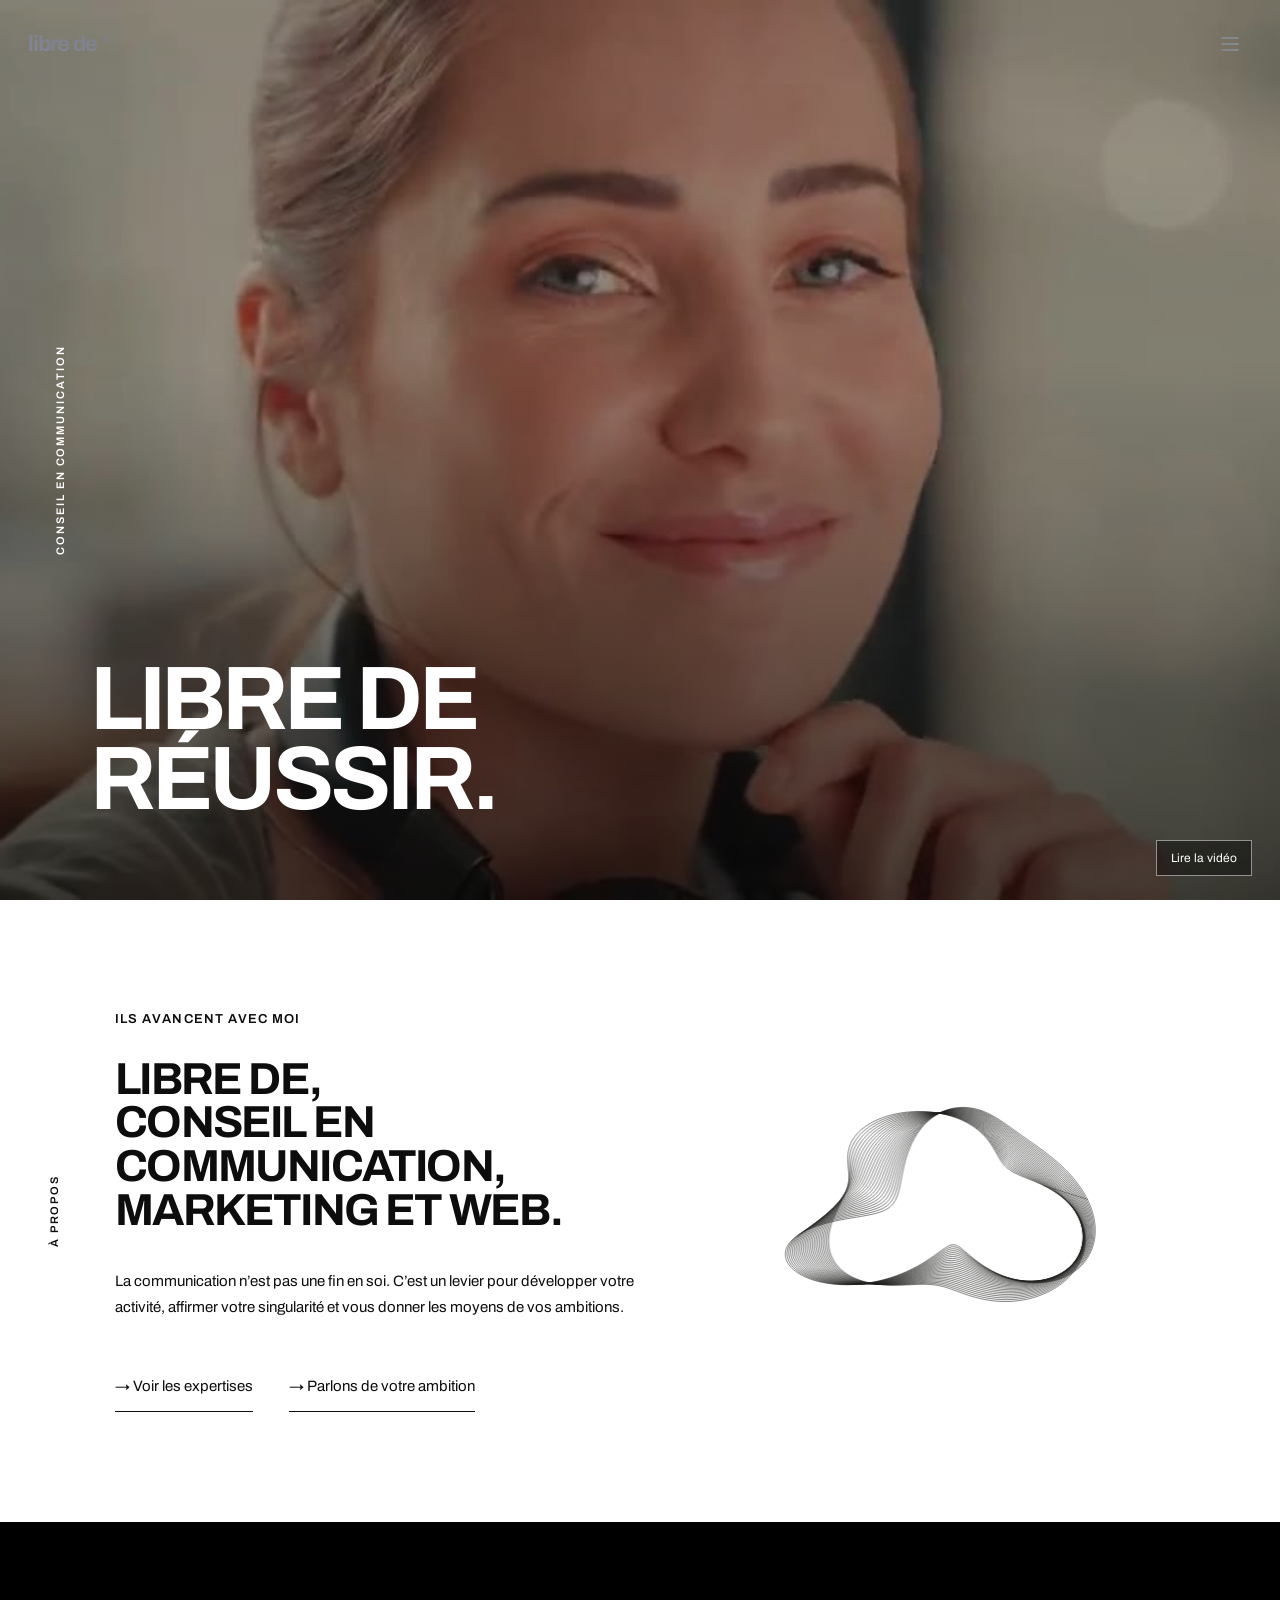
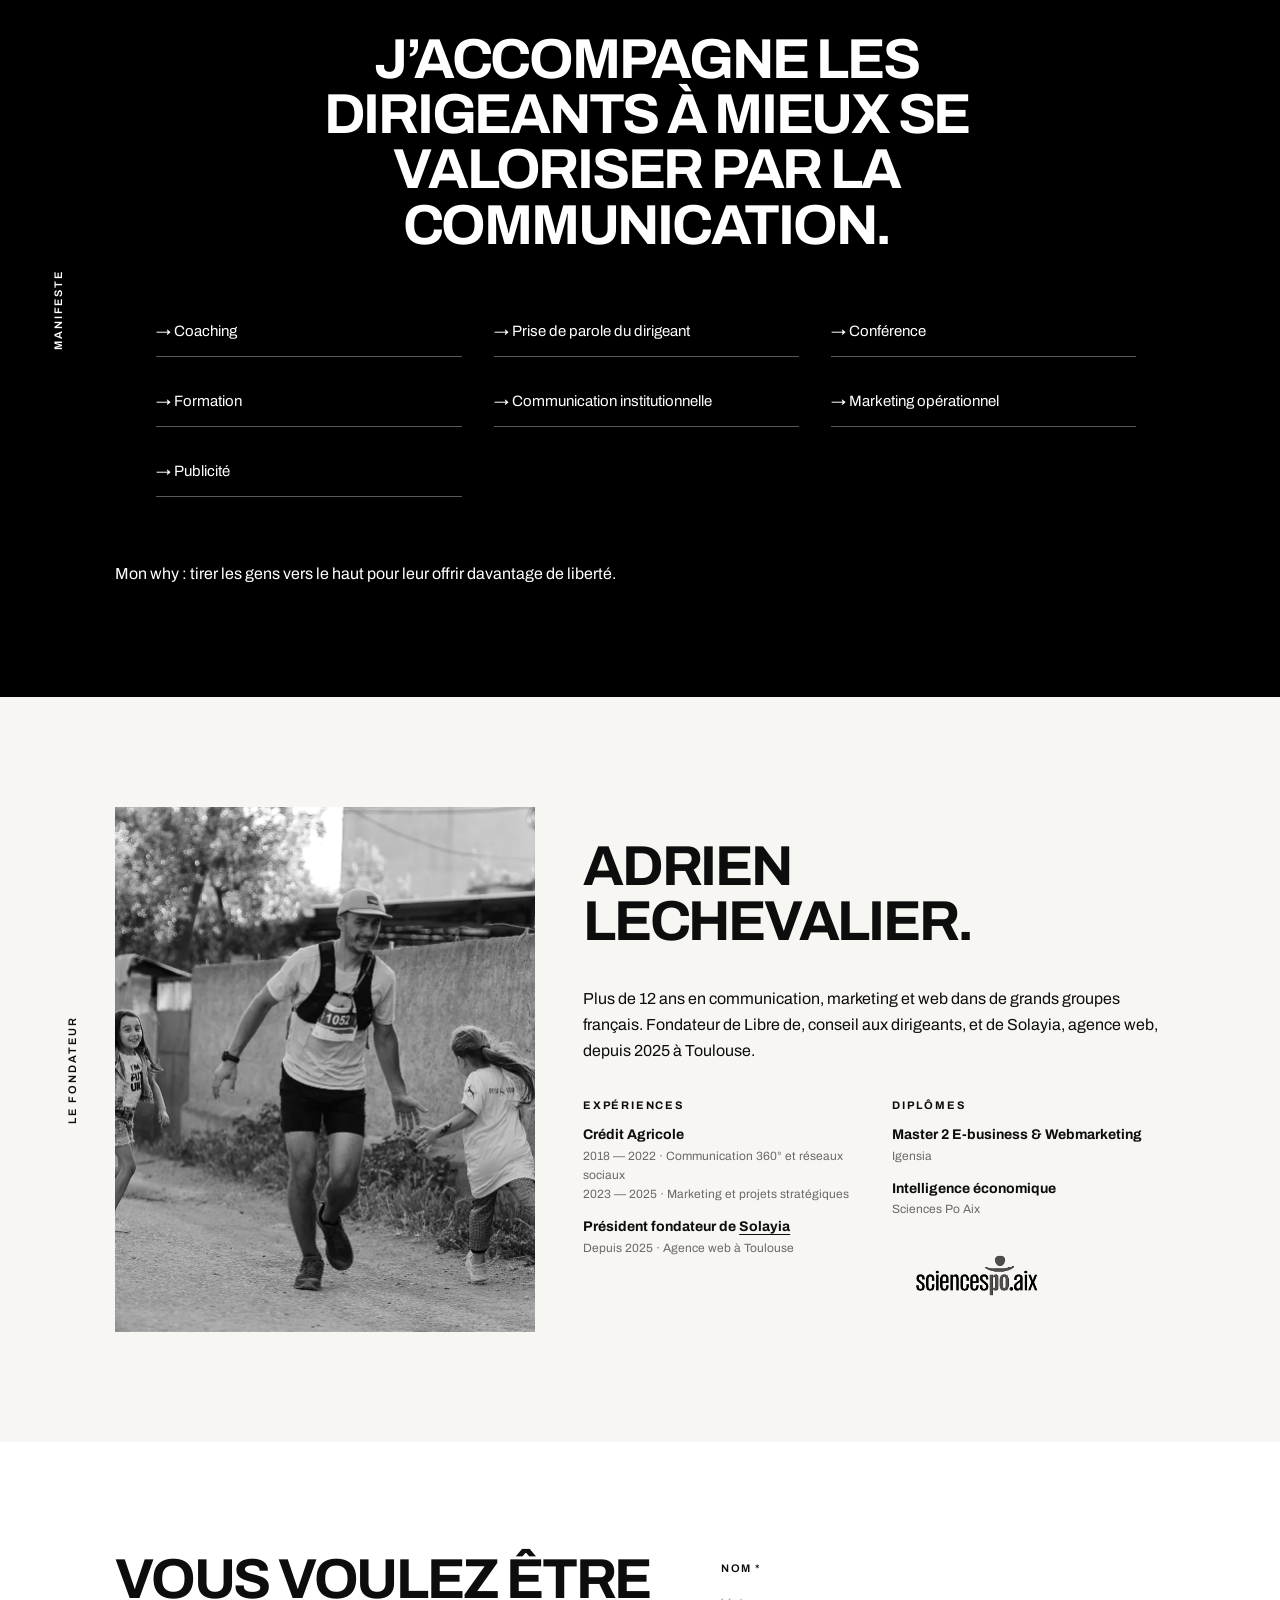
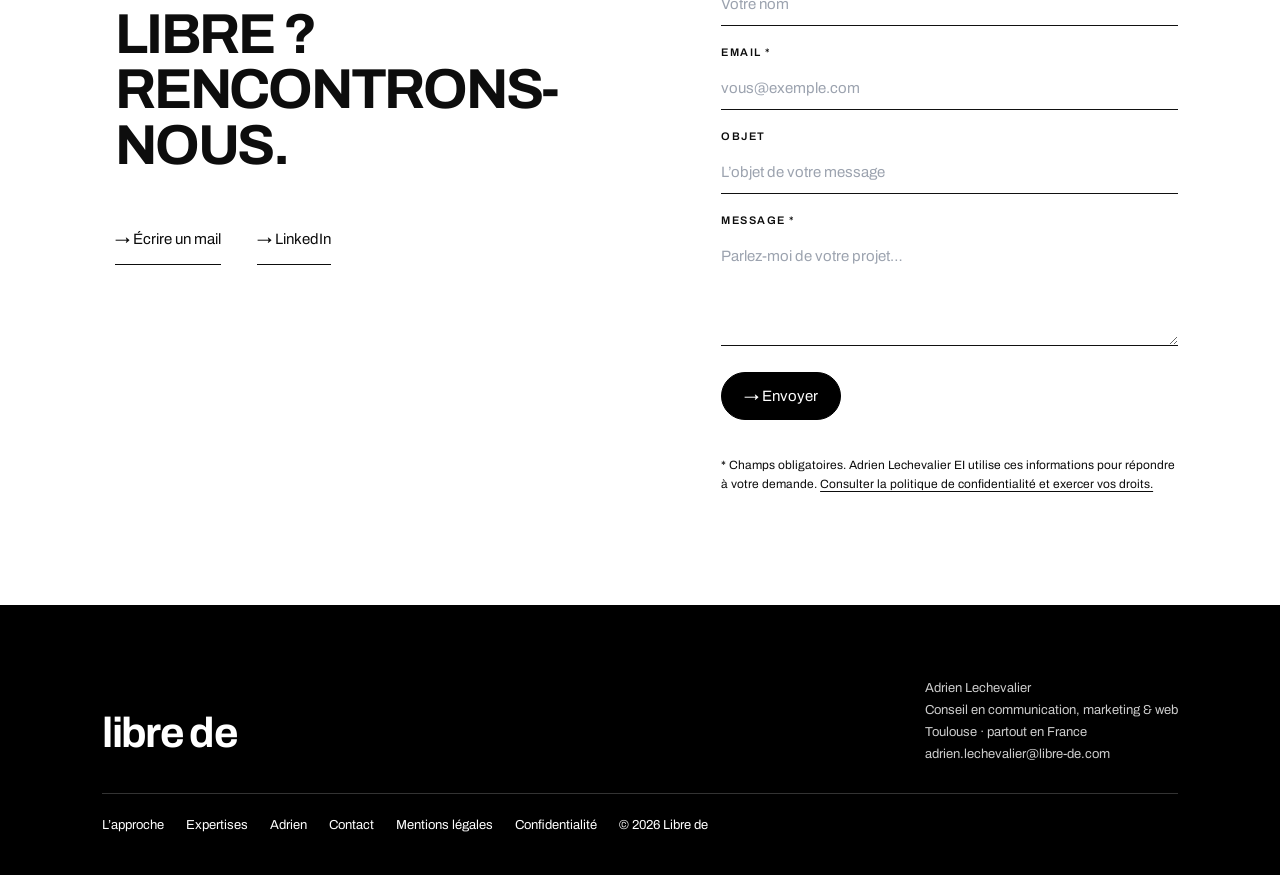
==== libre-de/index.html @ f1a31075 "Update Libre de positioning, why, LinkedIn and favicon" ====
<!DOCTYPE html>
<html lang="fr">
 <head>
  <meta charset="utf-8"/>
  <meta content="width=device-width, initial-scale=1" name="viewport"/>
  <link as="image" href="assets/hero-poster-20261002-new.jpg" rel="preload"/>
  <title>
   Libre de — Adrien Lechevalier | Communication, marketing &amp; web
  </title>
  <meta content="Adrien Lechevalier accompagne les dirigeants à mieux se valoriser par la communication. Communication, marketing et web." name="description"/>
  <meta content="Libre de — Adrien Lechevalier | Communication, marketing &amp; web" property="og:title"/>
  <meta content="Adrien Lechevalier accompagne les dirigeants à mieux se valoriser par la communication. Communication, marketing et web." property="og:description"/>
  <meta content="website" property="og:type"/>
  <meta content="summary" name="twitter:card"/>
  <meta content="Libre de — Adrien Lechevalier | Communication, marketing &amp; web" name="twitter:title"/>
  <meta content="Adrien Lechevalier accompagne les dirigeants à mieux se valoriser par la communication. Communication, marketing et web." name="twitter:description"/>
  <link href="https://libre-de.com/" rel="canonical"/>
  <meta content="https://libre-de.com/" property="og:url"/>
  <link href="favicon-20261006.png" rel="icon" type="image/png"/>
  <link href="favicon.ico?v=20261006" rel="alternate icon" sizes="16x16 32x32 48x48 64x64"/>
  <link href="https://fonts.googleapis.com" rel="preconnect"/>
  <link crossorigin="anonymous" href="https://fonts.gstatic.com" rel="preconnect"/>
  <link href="assets/original.css" rel="stylesheet"/>
  <link href="https://fonts.googleapis.com/css2?family=Archivo:wght@400;500;600;700&amp;display=swap" rel="stylesheet"/>
  <link href="styles.css?v=20261002-2" rel="stylesheet"/>

  <style>
   #approche .about-layout { display:grid; grid-template-columns:minmax(0,1.15fr) minmax(0,1fr); gap:clamp(24px,4vw,70px); align-items:center; }
   #approche .about-copy { min-width:0; }
   #approche .about-copy .display { font-size:clamp(32px,3.5vw,58px); }
   #approche .about-copy .link-row { flex-wrap:wrap; }
   #libre-about-art { min-width:0; width:100%; }
   #libre-about-art .organic-stage { width:100%; aspect-ratio:1.4; min-height:260px; }
   #libre-about-art canvas { display:block; width:100%; height:100%; }
   @media(max-width:900px) { #approche .about-layout { grid-template-columns:1fr; gap:20px; } #libre-about-art { max-width:620px; margin-inline:auto; } }
  </style>
 </head>
 <body>
  <div id="root">
   <header class="site-header">
    <a aria-label="Libre de — accueil" class="brand" href="#accueil">
     libre de
     <span>
      ®
     </span>
    </a>
    <button aria-controls="navigation" aria-expanded="false" aria-label="Ouvrir le menu" class="menu-toggle">
     <svg class="lucide lucide-menu" fill="none" height="24" stroke="currentColor" stroke-linecap="round" stroke-linejoin="round" stroke-width="1.5" viewbox="0 0 24 24" width="24" xmlns="http://www.w3.org/2000/svg">
      <line x1="4" x2="20" y1="12" y2="12">
      </line>
      <line x1="4" x2="20" y1="6" y2="6">
      </line>
      <line x1="4" x2="20" y1="18" y2="18">
      </line>
     </svg>
    </button>
   </header>
   <nav aria-label="Navigation principale" class="nav-overlay" hidden="" id="navigation">
    <button aria-label="Fermer le menu" class="nav-close">
     ✕
    </button>
    <a href="#approche">
     L’approche
    </a>
    <a href="#expertises">
     Les expertises
    </a>
    <a href="#adrien">
     Adrien Lechevalier
    </a>
    <a href="#contact">
     Contact
    </a>
   </nav>
   <main>
    <section class="hero" id="accueil">
     <video aria-hidden="true" autoplay="" class="hero-video" loop="" muted="" playsinline="" poster="assets/hero-poster-20261002-new.jpg" preload="metadata" tabindex="-1">
      <source src="assets/hero-20261002-new.mp4" type="video/mp4"/>
     </video>
     <div aria-hidden="true" class="hero-shade">
     </div>
     <span class="side-label">
      Conseil en communication
     </span>
     <h1>
      <span class="hero-prefix">
       Libre de
      </span>
      <em class="word-swap">
       réussir.
      </em>
     </h1>
    </section>
    <section class="section" id="approche">
     <span class="side-label">
      À propos
     </span>
     <div class="about-layout">
      <div class="about-copy">
     <p class="kicker">
      Ils avancent avec moi
     </p>
     <h2 class="display">
      Libre de,
      <br/>
      conseil en communication, marketing et web.
     </h2>
     <div class="two-col">
      <p>
       La communication n’est pas une fin en soi. C’est un levier pour développer votre activité, affirmer votre singularité et vous donner les moyens de vos ambitions.
      </p>
     </div>
     <div class="link-row">
      <a class="arrow-link" href="#expertises">
       → Voir les expertises
      </a>
      <a class="arrow-link" href="#contact">
       → Parlons de votre ambition
      </a>
     </div>
      </div>
     <div id="libre-about-art">
      <div class="organic-stage"><canvas aria-hidden="true"></canvas></div>
     </div>
     </div>
    </section>
    <section class="section section--black" id="expertises">
     <span class="side-label">
      Manifeste
     </span>
     <h2 class="display manifesto">
      <span>J’accompagne les dirigeants à mieux se valoriser par la communication.</span>
     </h2>
     <div class="expertise-grid">
      <a href="#contact">
       →
       <!-- -->
       Coaching
      </a>
      <a href="#contact">
       →
       <!-- -->
       Prise de parole du dirigeant
      </a>
      <a href="#contact">
       → Conférence
      </a>
      <a href="#contact">
       →
       <!-- -->
       Formation
      </a>
      <a href="#contact">
       →
       <!-- -->
       Communication institutionnelle
      </a>
      <a href="#contact">
       →
       <!-- -->
       Marketing opérationnel
      </a>
      <a href="#contact">
       →
       <!-- -->
       Publicité
      </a>
     </div>
     <p class="lede" style="margin-top:clamp(40px,5vw,72px);max-width:850px;">Mon why : tirer les gens vers le haut pour leur offrir davantage de liberté.</p>
    </section>
    <section class="section section--paper" id="adrien">
     <span class="side-label">
      Le fondateur
     </span>
     <div class="portrait-wrap">
      <img alt="Adrien Lechevalier, en course, entouré de deux enfants" class="portrait" src="assets/adrien.webp"/>
      <div class="portrait-copy">
       <h2 class="display">
        Adrien Lechevalier.
       </h2>
       <p class="lede">
        Plus de 12 ans en communication, marketing et web dans de grands groupes français. Fondateur de Libre de, conseil aux dirigeants, et de Solayia, agence web, depuis 2025 à Toulouse.
       </p>
       <div class="facts">
        <div>
         <h3>
          Expériences
         </h3>
         <p>
          <strong>
           Crédit Agricole
          </strong>
          <span>
           2018 — 2022 · Communication 360° et réseaux sociaux
          </span>
          <span>
           2023 — 2025 · Marketing et projets stratégiques
          </span>
         </p>
         <p>
          <strong>
           Président fondateur de
           <a href="https://solayia.fr/" rel="noopener noreferrer" target="_blank">
            Solayia
           </a>
          </strong>
          <span>
           Depuis 2025 · Agence web à Toulouse
          </span>
         </p>
        </div>
        <div>
         <h3>
          Diplômes
         </h3>
         <p>
          <strong>
           Master 2 E-business &amp; Webmarketing
          </strong>
          <span>
           Igensia
          </span>
         </p>
         <p>
          <strong>
           Intelligence économique
          </strong>
          <span>
           Sciences Po Aix
          </span>
          <img alt="Sciences Po Aix" class="school-logo" height="323" loading="lazy" src="assets/sciences-po-aix.png" width="619"/>
         </p>
        </div>
       </div>
      </div>
     </div>
    </section>
    <section class="section" id="contact">
     <div class="contact-grid">
      <div>
       <h2 class="display">
        Vous voulez être libre ?
        <br/>
        Rencontrons-nous.
       </h2>
       <div class="link-row">
        <a class="arrow-link" href="mailto:adrien.lechevalier@libre-de.com">
         → Écrire un mail
        </a>
        <a class="arrow-link" href="https://www.linkedin.com/in/adrien-lechevalier/" rel="noopener noreferrer" target="_blank">
         → LinkedIn
        </a>
       </div>
      </div>
      <form class="contact-form">
       <label style="position:absolute;left:-10000px" aria-hidden="true">Site web<input name="website" tabindex="-1" autocomplete="off"/></label>
       <label class="form-field">
        <span class="form-label">
         Nom *
        </span>
        <input maxlength="120" name="name" placeholder="Votre nom" required="" type="text"/>
       </label>
       <label class="form-field">
        <span class="form-label">
         Email *
        </span>
        <input name="email" placeholder="vous@exemple.com" required="" type="email"/>
       </label>
       <label class="form-field">
        <span class="form-label">
         Objet
        </span>
        <input maxlength="200" name="subject" placeholder="L’objet de votre message" type="text"/>
       </label>
       <label class="form-field">
        <span class="form-label">
         Message *
        </span>
        <textarea maxlength="5000" name="message" placeholder="Parlez-moi de votre projet…" required="" rows="4"></textarea>
       </label>
       <button class="submit" type="submit">
        →
        <!-- -->
        Envoyer
       </button>
       <p aria-live="polite" class="form-feedback" role="status">
       </p>
       <p class="form-privacy">
        * Champs obligatoires. Adrien Lechevalier EI utilise ces informations pour répondre à votre demande.
        <a href="confidentialite.html">
         Consulter la politique de confidentialité et exercer vos droits.
        </a>
       </p>
      </form>
     </div>
    </section>
    <footer class="footer">
     <div class="footer-top">
      <a class="footer-brand" href="#accueil">
       libre de
      </a>
      <p class="footer-meta">
       Adrien Lechevalier
       <br/>
       Conseil en communication, marketing &amp; web
       <br/>
       Toulouse · partout en France
       <br/>
       adrien.lechevalier@libre-de.com
      </p>
     </div>
     <div class="footer-links">
      <a href="#approche">
       L’approche
      </a>
      <a href="#expertises">
       Expertises
      </a>
      <a href="#adrien">
       Adrien
      </a>
      <a href="#contact">
       Contact
      </a>
      <a href="mentions-legales.html">
       Mentions légales
      </a>
      <a href="confidentialite.html">
       Confidentialité
      </a>
      <span>
       ©
       <!-- -->
       2026
       <!-- -->
       Libre de
      </span>
     </div>
    </footer>
   </main>
  </div>
  <!--$-->
  <!--$-->
  <!--/$-->
  <!--/$-->
  <script defer="" src="script.js?v=20261005-contact">
  </script>
  <script>
(() => {
 const root=document.getElementById('libre-about-art');
 const canvas=root.querySelector('canvas'), ctx=canvas.getContext('2d');
 let visible=true;
 let width=0,height=0,paused=matchMedia('(prefers-reduced-motion: reduce)').matches,time=0,last=0,mx=0,my=0,tx=0,ty=0;
 const resize=()=>{const b=canvas.getBoundingClientRect();width=b.width;height=b.height;const d=Math.min(devicePixelRatio||1,2);canvas.width=Math.round(width*d);canvas.height=Math.round(height*d);ctx.setTransform(d,0,0,d,0,0);draw();};
 const point=(u,v)=>{
   const a=u*Math.PI*2;
   const breath=Math.sin(time*0.65);
   const radius=1+0.23*Math.sin(3*a-time*0.52)+0.12*Math.cos(2*a+time*0.73);
   const ribbon=(0.24+0.10*Math.sin(2*a+time*0.58))*v;
   const twist=2*a+0.65+0.65*Math.sin(time*0.48);
   const x=(radius+ribbon*Math.cos(twist))*Math.cos(a)*(1+0.23*breath);
   const y=(radius+ribbon*Math.cos(twist))*Math.sin(a)*(1-0.18*breath);
   const z=ribbon*Math.sin(twist)+0.18*Math.sin(2*a-time*0.61);
   const angle=-0.18+0.16*Math.sin(time*0.29)+mx*0.09;
   return [(x*Math.cos(angle)-y*Math.sin(angle))*width*0.235+width*0.50,(x*Math.sin(angle)+y*Math.cos(angle)+z*0.65+my*0.05)*height*0.265+height*0.50];
 };
 function draw(){
   ctx.clearRect(0,0,width,height);
   ctx.lineCap='round';ctx.lineJoin='round';
   for(let j=0;j<25;j++){
     const v=(j/24-0.5)*2;
     ctx.beginPath();
     for(let k=0;k<=300;k++){const p=point(k/300,v);if(k===0)ctx.moveTo(...p);else ctx.lineTo(...p);}
     ctx.closePath();ctx.strokeStyle='#222220';ctx.lineWidth=0.7;ctx.globalAlpha=0.8;ctx.stroke();
   }
   ctx.globalAlpha=1;
 }
 canvas.addEventListener('pointermove',e=>{const r=canvas.getBoundingClientRect();tx=(e.clientX-r.left)/r.width*2-1;ty=(e.clientY-r.top)/r.height*2-1;});
 canvas.addEventListener('pointerleave',()=>{tx=0;ty=0;});
 new ResizeObserver(resize).observe(canvas);
 new IntersectionObserver(entries=>{visible=entries[0].isIntersecting;},{rootMargin:'100px'}).observe(root);
 function frame(now){if(!root.isConnected)return;if(!paused && visible && !document.hidden){time+=Math.min((now-last)/1000,0.05)*1.2;mx+=(tx-mx)*0.035;my+=(ty-my)*0.035;draw();}last=now;requestAnimationFrame(frame);}
 resize();requestAnimationFrame(frame);
})();
</script>
 </body>
</html>
---- libre-de/assets/original.css ----
*,:before,:after{--tw-border-spacing-x: 0;--tw-border-spacing-y: 0;--tw-translate-x: 0;--tw-translate-y: 0;--tw-rotate: 0;--tw-skew-x: 0;--tw-skew-y: 0;--tw-scale-x: 1;--tw-scale-y: 1;--tw-pan-x: ;--tw-pan-y: ;--tw-pinch-zoom: ;--tw-scroll-snap-strictness: proximity;--tw-gradient-from-position: ;--tw-gradient-via-position: ;--tw-gradient-to-position: ;--tw-ordinal: ;--tw-slashed-zero: ;--tw-numeric-figure: ;--tw-numeric-spacing: ;--tw-numeric-fraction: ;--tw-ring-inset: ;--tw-ring-offset-width: 0px;--tw-ring-offset-color: #fff;--tw-ring-color: rgb(59 130 246 / .5);--tw-ring-offset-shadow: 0 0 #0000;--tw-ring-shadow: 0 0 #0000;--tw-shadow: 0 0 #0000;--tw-shadow-colored: 0 0 #0000;--tw-blur: ;--tw-brightness: ;--tw-contrast: ;--tw-grayscale: ;--tw-hue-rotate: ;--tw-invert: ;--tw-saturate: ;--tw-sepia: ;--tw-drop-shadow: ;--tw-backdrop-blur: ;--tw-backdrop-brightness: ;--tw-backdrop-contrast: ;--tw-backdrop-grayscale: ;--tw-backdrop-hue-rotate: ;--tw-backdrop-invert: ;--tw-backdrop-opacity: ;--tw-backdrop-saturate: ;--tw-backdrop-sepia: ;--tw-contain-size: ;--tw-contain-layout: ;--tw-contain-paint: ;--tw-contain-style: }::backdrop{--tw-border-spacing-x: 0;--tw-border-spacing-y: 0;--tw-translate-x: 0;--tw-translate-y: 0;--tw-rotate: 0;--tw-skew-x: 0;--tw-skew-y: 0;--tw-scale-x: 1;--tw-scale-y: 1;--tw-pan-x: ;--tw-pan-y: ;--tw-pinch-zoom: ;--tw-scroll-snap-strictness: proximity;--tw-gradient-from-position: ;--tw-gradient-via-position: ;--tw-gradient-to-position: ;--tw-ordinal: ;--tw-slashed-zero: ;--tw-numeric-figure: ;--tw-numeric-spacing: ;--tw-numeric-fraction: ;--tw-ring-inset: ;--tw-ring-offset-width: 0px;--tw-ring-offset-color: #fff;--tw-ring-color: rgb(59 130 246 / .5);--tw-ring-offset-shadow: 0 0 #0000;--tw-ring-shadow: 0 0 #0000;--tw-shadow: 0 0 #0000;--tw-shadow-colored: 0 0 #0000;--tw-blur: ;--tw-brightness: ;--tw-contrast: ;--tw-grayscale: ;--tw-hue-rotate: ;--tw-invert: ;--tw-saturate: ;--tw-sepia: ;--tw-drop-shadow: ;--tw-backdrop-blur: ;--tw-backdrop-brightness: ;--tw-backdrop-contrast: ;--tw-backdrop-grayscale: ;--tw-backdrop-hue-rotate: ;--tw-backdrop-invert: ;--tw-backdrop-opacity: ;--tw-backdrop-saturate: ;--tw-backdrop-sepia: ;--tw-contain-size: ;--tw-contain-layout: ;--tw-contain-paint: ;--tw-contain-style: }*,:before,:after{box-sizing:border-box;border-width:0;border-style:solid;border-color:#e5e7eb}:before,:after{--tw-content: ""}html,:host{line-height:1.5;-webkit-text-size-adjust:100%;-moz-tab-size:4;-o-tab-size:4;tab-size:4;font-family:ui-sans-serif,system-ui,sans-serif,"Apple Color Emoji","Segoe UI Emoji",Segoe UI Symbol,"Noto Color Emoji";font-feature-settings:normal;font-variation-settings:normal;-webkit-tap-highlight-color:transparent}body{margin:0;line-height:inherit}hr{height:0;color:inherit;border-top-width:1px}abbr:where([title]){-webkit-text-decoration:underline dotted;text-decoration:underline dotted}h1,h2,h3,h4,h5,h6{font-size:inherit;font-weight:inherit}a{color:inherit;text-decoration:inherit}b,strong{font-weight:bolder}code,kbd,samp,pre{font-family:ui-monospace,SFMono-Regular,Menlo,Monaco,Consolas,Liberation Mono,Courier New,monospace;font-feature-settings:normal;font-variation-settings:normal;font-size:1em}small{font-size:80%}sub,sup{font-size:75%;line-height:0;position:relative;vertical-align:baseline}sub{bottom:-.25em}sup{top:-.5em}table{text-indent:0;border-color:inherit;border-collapse:collapse}button,input,optgroup,select,textarea{font-family:inherit;font-feature-settings:inherit;font-variation-settings:inherit;font-size:100%;font-weight:inherit;line-height:inherit;letter-spacing:inherit;color:inherit;margin:0;padding:0}button,select{text-transform:none}button,input:where([type=button]),input:where([type=reset]),input:where([type=submit]){-webkit-appearance:button;background-color:transparent;background-image:none}:-moz-focusring{outline:auto}:-moz-ui-invalid{box-shadow:none}progress{vertical-align:baseline}::-webkit-inner-spin-button,::-webkit-outer-spin-button{height:auto}[type=search]{-webkit-appearance:textfield;outline-offset:-2px}::-webkit-search-decoration{-webkit-appearance:none}::-webkit-file-upload-button{-webkit-appearance:button;font:inherit}summary{display:list-item}blockquote,dl,dd,h1,h2,h3,h4,h5,h6,hr,figure,p,pre{margin:0}fieldset{margin:0;padding:0}legend{padding:0}ol,ul,menu{list-style:none;margin:0;padding:0}dialog{padding:0}textarea{resize:vertical}input::-moz-placeholder,textarea::-moz-placeholder{opacity:1;color:#9ca3af}input::placeholder,textarea::placeholder{opacity:1;color:#9ca3af}button,[role=button]{cursor:pointer}:disabled{cursor:default}img,svg,video,canvas,audio,iframe,embed,object{display:block;vertical-align:middle}img,video{max-width:100%;height:auto}[hidden]:where(:not([hidden=until-found])){display:none}:root{--background: 0 0% 100%;--foreground: 0 0% 6%;--card: 0 0% 100%;--card-foreground: 0 0% 6%;--popover: 0 0% 100%;--popover-foreground: 0 0% 6%;--primary: 0 0% 6%;--primary-foreground: 40 20% 96%;--secondary: 40 20% 96%;--secondary-foreground: 0 0% 6%;--muted: 0 0% 96%;--muted-foreground: 0 0% 35%;--accent: 40 20% 96%;--accent-foreground: 0 0% 6%;--destructive: 0 70% 45%;--destructive-foreground: 0 0% 100%;--border: 0 0% 82%;--input: 0 0% 82%;--ring: 0 0% 6%;--radius: .15rem;--ink: #0d0d0d;--paper: #f7f6f2;--white: #ffffff;--line: rgba(255, 255, 255, .35)}*{box-sizing:border-box}html{scroll-behavior:smooth;scroll-padding-top:20px}body{margin:0;background:var(--white);color:var(--ink);font-family:Archivo,Helvetica,Arial,sans-serif;font-size:15px;-webkit-font-smoothing:antialiased}a{color:inherit;text-decoration:none}button{font:inherit}button,a{-webkit-tap-highlight-color:transparent}a:focus-visible,button:focus-visible{outline:2px solid var(--ink);outline-offset:4px}::-moz-selection{background:var(--ink);color:var(--white)}::selection{background:var(--ink);color:var(--white)}h1,h2,p{margin:0}.sr-only{position:absolute;width:1px;height:1px;padding:0;margin:-1px;overflow:hidden;clip:rect(0,0,0,0);white-space:nowrap;border-width:0}.pointer-events-none{pointer-events:none}.pointer-events-auto{pointer-events:auto}.visible{visibility:visible}.invisible{visibility:hidden}.fixed{position:fixed}.absolute{position:absolute}.relative{position:relative}.inset-0{inset:0}.inset-x-0{left:0;right:0}.inset-y-0{top:0;bottom:0}.-bottom-12{bottom:-3rem}.-left-12{left:-3rem}.-right-12{right:-3rem}.-top-12{top:-3rem}.bottom-0{bottom:0}.left-0{left:0}.left-1\/2{left:50%}.left-2{left:.5rem}.left-\[50\%\]{left:50%}.right-0{right:0}.right-1{right:.25rem}.right-2{right:.5rem}.right-3{right:.75rem}.right-4{right:1rem}.top-0{top:0}.top-1{top:.25rem}.top-1\.5{top:.375rem}.top-1\/2{top:50%}.top-3\.5{top:.875rem}.top-4{top:1rem}.top-\[1px\]{top:1px}.top-\[50\%\]{top:50%}.top-\[60\%\]{top:60%}.top-full{top:100%}.z-10{z-index:10}.z-20{z-index:20}.z-50{z-index:50}.z-\[100\]{z-index:100}.z-\[1\]{z-index:1}.order-first{order:-9999}.order-last{order:9999}.\!m-0{margin:0!important}.-mx-1{margin-left:-.25rem;margin-right:-.25rem}.-my-2{margin-top:-.5rem;margin-bottom:-.5rem}.mx-2{margin-left:.5rem;margin-right:.5rem}.mx-3\.5{margin-left:.875rem;margin-right:.875rem}.mx-auto{margin-left:auto;margin-right:auto}.my-0{margin-top:0;margin-bottom:0}.my-0\.5{margin-top:.125rem;margin-bottom:.125rem}.my-1{margin-top:.25rem;margin-bottom:.25rem}.-ml-4{margin-left:-1rem}.-mt-4{margin-top:-1rem}.mb-1{margin-bottom:.25rem}.mb-2{margin-bottom:.5rem}.mb-3{margin-bottom:.75rem}.ml-1{margin-left:.25rem}.ml-4{margin-left:1rem}.ml-auto{margin-left:auto}.mr-2{margin-right:.5rem}.mt-1\.5{margin-top:.375rem}.mt-2{margin-top:.5rem}.mt-24{margin-top:6rem}.mt-4{margin-top:1rem}.mt-auto{margin-top:auto}.line-clamp-2{overflow:hidden;display:-webkit-box;-webkit-box-orient:vertical;-webkit-line-clamp:2}.block{display:block}.flex{display:flex}.inline-flex{display:inline-flex}.table{display:table}.grid{display:grid}.hidden{display:none}.aspect-square{aspect-ratio:1 / 1}.aspect-video{aspect-ratio:16 / 9}.size-10{width:2.5rem;height:2.5rem}.size-3{width:.75rem;height:.75rem}.size-3\.5{width:.875rem;height:.875rem}.size-4{width:1rem;height:1rem}.size-6{width:1.5rem;height:1.5rem}.size-8{width:2rem;height:2rem}.size-\[--cell-size\]{width:var(--cell-size);height:var(--cell-size)}.h-1\.5{height:.375rem}.h-10{height:2.5rem}.h-12{height:3rem}.h-2{height:.5rem}.h-2\.5{height:.625rem}.h-3{height:.75rem}.h-3\.5{height:.875rem}.h-4{height:1rem}.h-5{height:1.25rem}.h-6{height:1.5rem}.h-7{height:1.75rem}.h-8{height:2rem}.h-9{height:2.25rem}.h-\[--cell-size\]{height:var(--cell-size)}.h-\[1px\]{height:1px}.h-\[var\(--radix-navigation-menu-viewport-height\)\]{height:var(--radix-navigation-menu-viewport-height)}.h-\[var\(--radix-select-trigger-height\)\]{height:var(--radix-select-trigger-height)}.h-auto{height:auto}.h-full{height:100%}.h-px{height:1px}.h-svh{height:100svh}.max-h-\[--radix-context-menu-content-available-height\]{max-height:var(--radix-context-menu-content-available-height)}.max-h-\[--radix-select-content-available-height\]{max-height:var(--radix-select-content-available-height)}.max-h-\[300px\]{max-height:300px}.max-h-\[var\(--radix-dropdown-menu-content-available-height\)\]{max-height:var(--radix-dropdown-menu-content-available-height)}.max-h-screen{max-height:100vh}.min-h-0{min-height:0px}.min-h-\[60px\]{min-height:60px}.min-h-svh{min-height:100svh}.w-0{width:0px}.w-1{width:.25rem}.w-10{width:2.5rem}.w-2{width:.5rem}.w-2\.5{width:.625rem}.w-3{width:.75rem}.w-3\.5{width:.875rem}.w-3\/4{width:75%}.w-4{width:1rem}.w-5{width:1.25rem}.w-64{width:16rem}.w-7{width:1.75rem}.w-72{width:18rem}.w-8{width:2rem}.w-9{width:2.25rem}.w-\[--cell-size\]{width:var(--cell-size)}.w-\[--sidebar-width\]{width:var(--sidebar-width)}.w-\[100px\]{width:100px}.w-\[1px\]{width:1px}.w-auto{width:auto}.w-fit{width:-moz-fit-content;width:fit-content}.w-full{width:100%}.w-max{width:-moz-max-content;width:max-content}.w-px{width:1px}.min-w-0{min-width:0px}.min-w-10{min-width:2.5rem}.min-w-5{min-width:1.25rem}.min-w-8{min-width:2rem}.min-w-9{min-width:2.25rem}.min-w-\[--cell-size\]{min-width:var(--cell-size)}.min-w-\[12rem\]{min-width:12rem}.min-w-\[8rem\]{min-width:8rem}.min-w-\[var\(--radix-select-trigger-width\)\]{min-width:var(--radix-select-trigger-width)}.max-w-\[--skeleton-width\]{max-width:var(--skeleton-width)}.max-w-lg{max-width:32rem}.max-w-max{max-width:-moz-max-content;max-width:max-content}.max-w-sm{max-width:24rem}.flex-1{flex:1 1 0%}.shrink-0{flex-shrink:0}.grow{flex-grow:1}.grow-0{flex-grow:0}.basis-full{flex-basis:100%}.caption-bottom{caption-side:bottom}.border-collapse{border-collapse:collapse}.origin-\[--radix-context-menu-content-transform-origin\]{transform-origin:var(--radix-context-menu-content-transform-origin)}.origin-\[--radix-dropdown-menu-content-transform-origin\]{transform-origin:var(--radix-dropdown-menu-content-transform-origin)}.origin-\[--radix-hover-card-content-transform-origin\]{transform-origin:var(--radix-hover-card-content-transform-origin)}.origin-\[--radix-menubar-content-transform-origin\]{transform-origin:var(--radix-menubar-content-transform-origin)}.origin-\[--radix-popover-content-transform-origin\]{transform-origin:var(--radix-popover-content-transform-origin)}.origin-\[--radix-select-content-transform-origin\]{transform-origin:var(--radix-select-content-transform-origin)}.origin-\[--radix-tooltip-content-transform-origin\]{transform-origin:var(--radix-tooltip-content-transform-origin)}.-translate-x-1\/2{--tw-translate-x: -50%;transform:translate(var(--tw-translate-x),var(--tw-translate-y)) rotate(var(--tw-rotate)) skew(var(--tw-skew-x)) skewY(var(--tw-skew-y)) scaleX(var(--tw-scale-x)) scaleY(var(--tw-scale-y))}.-translate-x-px{--tw-translate-x: -1px;transform:translate(var(--tw-translate-x),var(--tw-translate-y)) rotate(var(--tw-rotate)) skew(var(--tw-skew-x)) skewY(var(--tw-skew-y)) scaleX(var(--tw-scale-x)) scaleY(var(--tw-scale-y))}.-translate-y-1\/2{--tw-translate-y: -50%;transform:translate(var(--tw-translate-x),var(--tw-translate-y)) rotate(var(--tw-rotate)) skew(var(--tw-skew-x)) skewY(var(--tw-skew-y)) scaleX(var(--tw-scale-x)) scaleY(var(--tw-scale-y))}.translate-x-\[-50\%\]{--tw-translate-x: -50%;transform:translate(var(--tw-translate-x),var(--tw-translate-y)) rotate(var(--tw-rotate)) skew(var(--tw-skew-x)) skewY(var(--tw-skew-y)) scaleX(var(--tw-scale-x)) scaleY(var(--tw-scale-y))}.translate-x-px{--tw-translate-x: 1px;transform:translate(var(--tw-translate-x),var(--tw-translate-y)) rotate(var(--tw-rotate)) skew(var(--tw-skew-x)) skewY(var(--tw-skew-y)) scaleX(var(--tw-scale-x)) scaleY(var(--tw-scale-y))}.translate-y-\[-50\%\]{--tw-translate-y: -50%;transform:translate(var(--tw-translate-x),var(--tw-translate-y)) rotate(var(--tw-rotate)) skew(var(--tw-skew-x)) skewY(var(--tw-skew-y)) scaleX(var(--tw-scale-x)) scaleY(var(--tw-scale-y))}.rotate-45{--tw-rotate: 45deg;transform:translate(var(--tw-translate-x),var(--tw-translate-y)) rotate(var(--tw-rotate)) skew(var(--tw-skew-x)) skewY(var(--tw-skew-y)) scaleX(var(--tw-scale-x)) scaleY(var(--tw-scale-y))}.rotate-90{--tw-rotate: 90deg;transform:translate(var(--tw-translate-x),var(--tw-translate-y)) rotate(var(--tw-rotate)) skew(var(--tw-skew-x)) skewY(var(--tw-skew-y)) scaleX(var(--tw-scale-x)) scaleY(var(--tw-scale-y))}.transform{transform:translate(var(--tw-translate-x),var(--tw-translate-y)) rotate(var(--tw-rotate)) skew(var(--tw-skew-x)) skewY(var(--tw-skew-y)) scaleX(var(--tw-scale-x)) scaleY(var(--tw-scale-y))}@keyframes pulse{50%{opacity:.5}}.animate-pulse{animation:pulse 2s cubic-bezier(.4,0,.6,1) infinite}@keyframes spin{to{transform:rotate(360deg)}}.animate-spin{animation:spin 1s linear infinite}.cursor-default{cursor:default}.cursor-pointer{cursor:pointer}.cursor-text{cursor:text}.touch-none{touch-action:none}.select-none{-webkit-user-select:none;-moz-user-select:none;user-select:none}.resize-none{resize:none}.list-disc{list-style-type:disc}.list-none{list-style-type:none}.flex-row{flex-direction:row}.flex-col{flex-direction:column}.flex-col-reverse{flex-direction:column-reverse}.flex-wrap{flex-wrap:wrap}.place-content-center{place-content:center}.items-start{align-items:flex-start}.items-end{align-items:flex-end}.items-center{align-items:center}.items-stretch{align-items:stretch}.justify-start{justify-content:flex-start}.justify-center{justify-content:center}.justify-between{justify-content:space-between}.gap-1{gap:.25rem}.gap-1\.5{gap:.375rem}.gap-2{gap:.5rem}.gap-2\.5{gap:.625rem}.gap-3{gap:.75rem}.gap-4{gap:1rem}.gap-6{gap:1.5rem}.gap-7{gap:1.75rem}.space-x-1>:not([hidden])~:not([hidden]){--tw-space-x-reverse: 0;margin-right:calc(.25rem * var(--tw-space-x-reverse));margin-left:calc(.25rem * calc(1 - var(--tw-space-x-reverse)))}.space-x-2>:not([hidden])~:not([hidden]){--tw-space-x-reverse: 0;margin-right:calc(.5rem * var(--tw-space-x-reverse));margin-left:calc(.5rem * calc(1 - var(--tw-space-x-reverse)))}.space-y-1\.5>:not([hidden])~:not([hidden]){--tw-space-y-reverse: 0;margin-top:calc(.375rem * calc(1 - var(--tw-space-y-reverse)));margin-bottom:calc(.375rem * var(--tw-space-y-reverse))}.space-y-2>:not([hidden])~:not([hidden]){--tw-space-y-reverse: 0;margin-top:calc(.5rem * calc(1 - var(--tw-space-y-reverse)));margin-bottom:calc(.5rem * var(--tw-space-y-reverse))}.self-stretch{align-self:stretch}.overflow-auto{overflow:auto}.overflow-hidden{overflow:hidden}.overflow-y-auto{overflow-y:auto}.overflow-x-hidden{overflow-x:hidden}.whitespace-nowrap{white-space:nowrap}.text-balance{text-wrap:balance}.break-words{overflow-wrap:break-word}.rounded-\[2px\]{border-radius:2px}.rounded-\[calc\(var\(--radius\)-5px\)\]{border-radius:calc(var(--radius) - 5px)}.rounded-\[inherit\]{border-radius:inherit}.rounded-full{border-radius:9999px}.rounded-lg{border-radius:var(--radius)}.rounded-md{border-radius:calc(var(--radius) - 2px)}.rounded-none{border-radius:0}.rounded-sm{border-radius:calc(var(--radius) - 4px)}.rounded-xl{border-radius:.75rem}.rounded-l-md{border-top-left-radius:calc(var(--radius) - 2px);border-bottom-left-radius:calc(var(--radius) - 2px)}.rounded-r-md{border-top-right-radius:calc(var(--radius) - 2px);border-bottom-right-radius:calc(var(--radius) - 2px)}.rounded-t-\[10px\]{border-top-left-radius:10px;border-top-right-radius:10px}.rounded-tl-sm{border-top-left-radius:calc(var(--radius) - 4px)}.border{border-width:1px}.border-0{border-width:0px}.border-2{border-width:2px}.border-\[1\.5px\]{border-width:1.5px}.border-y{border-top-width:1px;border-bottom-width:1px}.border-b{border-bottom-width:1px}.border-l{border-left-width:1px}.border-r{border-right-width:1px}.border-t{border-top-width:1px}.border-dashed{border-style:dashed}.border-\[--color-border\]{border-color:var(--color-border)}.border-border{border-color:hsl(var(--border))}.border-border\/50{border-color:hsl(var(--border) / .5)}.border-destructive{border-color:hsl(var(--destructive))}.border-destructive\/50{border-color:hsl(var(--destructive) / .5)}.border-input{border-color:hsl(var(--input))}.border-primary{border-color:hsl(var(--primary))}.border-primary\/50{border-color:hsl(var(--primary) / .5)}.border-sidebar-border{border-color:hsl(var(--sidebar-border))}.border-transparent{border-color:transparent}.border-l-transparent{border-left-color:transparent}.border-t-transparent{border-top-color:transparent}.bg-\[--color-bg\]{background-color:var(--color-bg)}.bg-accent{background-color:hsl(var(--accent))}.bg-background{background-color:hsl(var(--background))}.bg-black\/80{background-color:#000c}.bg-border{background-color:hsl(var(--border))}.bg-card{background-color:hsl(var(--card))}.bg-destructive{background-color:hsl(var(--destructive))}.bg-foreground{background-color:hsl(var(--foreground))}.bg-input{background-color:hsl(var(--input))}.bg-muted{background-color:hsl(var(--muted))}.bg-muted\/50{background-color:hsl(var(--muted) / .5)}.bg-popover{background-color:hsl(var(--popover))}.bg-primary{background-color:hsl(var(--primary))}.bg-primary\/10{background-color:hsl(var(--primary) / .1)}.bg-primary\/20{background-color:hsl(var(--primary) / .2)}.bg-secondary{background-color:hsl(var(--secondary))}.bg-sidebar{background-color:hsl(var(--sidebar-background))}.bg-sidebar-border{background-color:hsl(var(--sidebar-border))}.bg-transparent{background-color:transparent}.fill-current{fill:currentColor}.fill-primary{fill:hsl(var(--primary))}.p-0{padding:0}.p-1{padding:.25rem}.p-2{padding:.5rem}.p-3{padding:.75rem}.p-4{padding:1rem}.p-6{padding:1.5rem}.p-\[1px\]{padding:1px}.px-1{padding-left:.25rem;padding-right:.25rem}.px-1\.5{padding-left:.375rem;padding-right:.375rem}.px-2{padding-left:.5rem;padding-right:.5rem}.px-2\.5{padding-left:.625rem;padding-right:.625rem}.px-3{padding-left:.75rem;padding-right:.75rem}.px-4{padding-left:1rem;padding-right:1rem}.px-8{padding-left:2rem;padding-right:2rem}.px-\[--cell-size\]{padding-left:var(--cell-size);padding-right:var(--cell-size)}.py-0\.5{padding-top:.125rem;padding-bottom:.125rem}.py-1{padding-top:.25rem;padding-bottom:.25rem}.py-1\.5{padding-top:.375rem;padding-bottom:.375rem}.py-2{padding-top:.5rem;padding-bottom:.5rem}.py-3{padding-top:.75rem;padding-bottom:.75rem}.py-4{padding-top:1rem;padding-bottom:1rem}.py-6{padding-top:1.5rem;padding-bottom:1.5rem}.pb-3{padding-bottom:.75rem}.pb-4{padding-bottom:1rem}.pl-2{padding-left:.5rem}.pl-2\.5{padding-left:.625rem}.pl-3{padding-left:.75rem}.pl-4{padding-left:1rem}.pl-8{padding-left:2rem}.pr-1{padding-right:.25rem}.pr-2{padding-right:.5rem}.pr-2\.5{padding-right:.625rem}.pr-3{padding-right:.75rem}.pr-6{padding-right:1.5rem}.pr-8{padding-right:2rem}.pt-0{padding-top:0}.pt-3{padding-top:.75rem}.pt-4{padding-top:1rem}.text-left{text-align:left}.text-center{text-align:center}.align-middle{vertical-align:middle}.font-mono{font-family:ui-monospace,SFMono-Regular,Menlo,Monaco,Consolas,Liberation Mono,Courier New,monospace}.font-sans{font-family:ui-sans-serif,system-ui,sans-serif,"Apple Color Emoji","Segoe UI Emoji",Segoe UI Symbol,"Noto Color Emoji"}.text-\[0\.8rem\]{font-size:.8rem}.text-base{font-size:1rem;line-height:1.5rem}.text-lg{font-size:1.125rem;line-height:1.75rem}.text-sm{font-size:.875rem;line-height:1.25rem}.text-sm\/relaxed{font-size:.875rem;line-height:1.625}.text-xs{font-size:.75rem;line-height:1rem}.font-medium{font-weight:500}.font-normal{font-weight:400}.font-semibold{font-weight:600}.tabular-nums{--tw-numeric-spacing: tabular-nums;font-variant-numeric:var(--tw-ordinal) var(--tw-slashed-zero) var(--tw-numeric-figure) var(--tw-numeric-spacing) var(--tw-numeric-fraction)}.leading-none{line-height:1}.leading-normal{line-height:1.5}.leading-snug{line-height:1.375}.tracking-tight{letter-spacing:-.025em}.tracking-widest{letter-spacing:.1em}.text-accent-foreground{color:hsl(var(--accent-foreground))}.text-card-foreground{color:hsl(var(--card-foreground))}.text-current{color:currentColor}.text-destructive{color:hsl(var(--destructive))}.text-destructive-foreground{color:hsl(var(--destructive-foreground))}.text-foreground{color:hsl(var(--foreground))}.text-foreground\/50{color:hsl(var(--foreground) / .5)}.text-muted-foreground{color:hsl(var(--muted-foreground))}.text-popover-foreground{color:hsl(var(--popover-foreground))}.text-primary{color:hsl(var(--primary))}.text-primary-foreground{color:hsl(var(--primary-foreground))}.text-secondary-foreground{color:hsl(var(--secondary-foreground))}.text-sidebar-foreground{color:hsl(var(--sidebar-foreground))}.text-sidebar-foreground\/70{color:hsl(var(--sidebar-foreground) / .7)}.underline-offset-4{text-underline-offset:4px}.opacity-0{opacity:0}.opacity-50{opacity:.5}.opacity-60{opacity:.6}.opacity-70{opacity:.7}.opacity-90{opacity:.9}.shadow{--tw-shadow: 0 1px 3px 0 rgb(0 0 0 / .1), 0 1px 2px -1px rgb(0 0 0 / .1);--tw-shadow-colored: 0 1px 3px 0 var(--tw-shadow-color), 0 1px 2px -1px var(--tw-shadow-color);box-shadow:var(--tw-ring-offset-shadow, 0 0 #0000),var(--tw-ring-shadow, 0 0 #0000),var(--tw-shadow)}.shadow-\[0_0_0_1px_hsl\(var\(--sidebar-border\)\)\]{--tw-shadow: 0 0 0 1px hsl(var(--sidebar-border));--tw-shadow-colored: 0 0 0 1px var(--tw-shadow-color);box-shadow:var(--tw-ring-offset-shadow, 0 0 #0000),var(--tw-ring-shadow, 0 0 #0000),var(--tw-shadow)}.shadow-lg{--tw-shadow: 0 10px 15px -3px rgb(0 0 0 / .1), 0 4px 6px -4px rgb(0 0 0 / .1);--tw-shadow-colored: 0 10px 15px -3px var(--tw-shadow-color), 0 4px 6px -4px var(--tw-shadow-color);box-shadow:var(--tw-ring-offset-shadow, 0 0 #0000),var(--tw-ring-shadow, 0 0 #0000),var(--tw-shadow)}.shadow-md{--tw-shadow: 0 4px 6px -1px rgb(0 0 0 / .1), 0 2px 4px -2px rgb(0 0 0 / .1);--tw-shadow-colored: 0 4px 6px -1px var(--tw-shadow-color), 0 2px 4px -2px var(--tw-shadow-color);box-shadow:var(--tw-ring-offset-shadow, 0 0 #0000),var(--tw-ring-shadow, 0 0 #0000),var(--tw-shadow)}.shadow-none{--tw-shadow: 0 0 #0000;--tw-shadow-colored: 0 0 #0000;box-shadow:var(--tw-ring-offset-shadow, 0 0 #0000),var(--tw-ring-shadow, 0 0 #0000),var(--tw-shadow)}.shadow-sm{--tw-shadow: 0 1px 2px 0 rgb(0 0 0 / .05);--tw-shadow-colored: 0 1px 2px 0 var(--tw-shadow-color);box-shadow:var(--tw-ring-offset-shadow, 0 0 #0000),var(--tw-ring-shadow, 0 0 #0000),var(--tw-shadow)}.shadow-xl{--tw-shadow: 0 20px 25px -5px rgb(0 0 0 / .1), 0 8px 10px -6px rgb(0 0 0 / .1);--tw-shadow-colored: 0 20px 25px -5px var(--tw-shadow-color), 0 8px 10px -6px var(--tw-shadow-color);box-shadow:var(--tw-ring-offset-shadow, 0 0 #0000),var(--tw-ring-shadow, 0 0 #0000),var(--tw-shadow)}.outline-none{outline:2px solid transparent;outline-offset:2px}.outline{outline-style:solid}.ring-0{--tw-ring-offset-shadow: var(--tw-ring-inset) 0 0 0 var(--tw-ring-offset-width) var(--tw-ring-offset-color);--tw-ring-shadow: var(--tw-ring-inset) 0 0 0 calc(0px + var(--tw-ring-offset-width)) var(--tw-ring-color);box-shadow:var(--tw-ring-offset-shadow),var(--tw-ring-shadow),var(--tw-shadow, 0 0 #0000)}.ring-1{--tw-ring-offset-shadow: var(--tw-ring-inset) 0 0 0 var(--tw-ring-offset-width) var(--tw-ring-offset-color);--tw-ring-shadow: var(--tw-ring-inset) 0 0 0 calc(1px + var(--tw-ring-offset-width)) var(--tw-ring-color);box-shadow:var(--tw-ring-offset-shadow),var(--tw-ring-shadow),var(--tw-shadow, 0 0 #0000)}.ring-ring{--tw-ring-color: hsl(var(--ring))}.ring-sidebar-ring{--tw-ring-color: hsl(var(--sidebar-ring))}.ring-offset-background{--tw-ring-offset-color: hsl(var(--background))}.filter{filter:var(--tw-blur) var(--tw-brightness) var(--tw-contrast) var(--tw-grayscale) var(--tw-hue-rotate) var(--tw-invert) var(--tw-saturate) var(--tw-sepia) var(--tw-drop-shadow)}.transition{transition-property:color,background-color,border-color,text-decoration-color,fill,stroke,opacity,box-shadow,transform,filter,backdrop-filter;transition-timing-function:cubic-bezier(.4,0,.2,1);transition-duration:.15s}.transition-\[color\,box-shadow\]{transition-property:color,box-shadow;transition-timing-function:cubic-bezier(.4,0,.2,1);transition-duration:.15s}.transition-\[left\,right\,width\]{transition-property:left,right,width;transition-timing-function:cubic-bezier(.4,0,.2,1);transition-duration:.15s}.transition-\[margin\,opacity\]{transition-property:margin,opacity;transition-timing-function:cubic-bezier(.4,0,.2,1);transition-duration:.15s}.transition-\[width\,height\,padding\]{transition-property:width,height,padding;transition-timing-function:cubic-bezier(.4,0,.2,1);transition-duration:.15s}.transition-\[width\]{transition-property:width;transition-timing-function:cubic-bezier(.4,0,.2,1);transition-duration:.15s}.transition-all{transition-property:all;transition-timing-function:cubic-bezier(.4,0,.2,1);transition-duration:.15s}.transition-colors{transition-property:color,background-color,border-color,text-decoration-color,fill,stroke;transition-timing-function:cubic-bezier(.4,0,.2,1);transition-duration:.15s}.transition-opacity{transition-property:opacity;transition-timing-function:cubic-bezier(.4,0,.2,1);transition-duration:.15s}.transition-transform{transition-property:transform;transition-timing-function:cubic-bezier(.4,0,.2,1);transition-duration:.15s}.duration-100{transition-duration:.1s}.duration-1000{transition-duration:1s}.duration-200{transition-duration:.2s}.duration-300{transition-duration:.3s}.ease-in-out{transition-timing-function:cubic-bezier(.4,0,.2,1)}.ease-linear{transition-timing-function:linear}@keyframes enter{0%{opacity:var(--tw-enter-opacity, 1);transform:translate3d(var(--tw-enter-translate-x, 0),var(--tw-enter-translate-y, 0),0) scale3d(var(--tw-enter-scale, 1),var(--tw-enter-scale, 1),var(--tw-enter-scale, 1)) rotate(var(--tw-enter-rotate, 0))}}@keyframes exit{to{opacity:var(--tw-exit-opacity, 1);transform:translate3d(var(--tw-exit-translate-x, 0),var(--tw-exit-translate-y, 0),0) scale3d(var(--tw-exit-scale, 1),var(--tw-exit-scale, 1),var(--tw-exit-scale, 1)) rotate(var(--tw-exit-rotate, 0))}}.animate-in{animation-name:enter;animation-duration:.15s;--tw-enter-opacity: initial;--tw-enter-scale: initial;--tw-enter-rotate: initial;--tw-enter-translate-x: initial;--tw-enter-translate-y: initial}.fade-in-0{--tw-enter-opacity: 0}.zoom-in-95{--tw-enter-scale: .95}.duration-100{animation-duration:.1s}.duration-1000{animation-duration:1s}.duration-200{animation-duration:.2s}.duration-300{animation-duration:.3s}.ease-in-out{animation-timing-function:cubic-bezier(.4,0,.2,1)}.ease-linear{animation-timing-function:linear}.running{animation-play-state:running}.\[--cell-size\:2rem\]{--cell-size: 2rem}.site-header{position:fixed;inset:0 0 auto;z-index:40;display:flex;align-items:center;justify-content:space-between;padding:22px 28px;mix-blend-mode:difference;color:#fff;pointer-events:none}.site-header a,.site-header button{pointer-events:auto}.brand{font-weight:700;font-size:22px;letter-spacing:-.04em;line-height:1;text-transform:lowercase}.brand span{font-size:10px;vertical-align:super;margin-left:2px}.menu-toggle{width:44px;height:44px;border:0;background:transparent;color:inherit;display:flex;align-items:center;justify-content:center;cursor:pointer}.nav-overlay{position:fixed;inset:0;z-index:50;background:var(--ink);color:#fff;display:flex;flex-direction:column;justify-content:center;padding:8vh 8vw;gap:8px}.nav-overlay a{font-size:clamp(36px,5vw,64px);font-weight:700;letter-spacing:-.04em;text-transform:uppercase;line-height:1.05}.nav-overlay a:hover{opacity:.55}.nav-close{position:absolute;top:18px;right:22px;background:none;border:0;color:#fff;cursor:pointer;padding:10px}.hero{min-height:100dvh;background:#000;color:#fff;display:flex;align-items:flex-end;padding:0 7vw 9vh 7vw;position:relative}.hero h1{font-size:clamp(64px,9.4vw,148px);font-weight:700;letter-spacing:-.045em;line-height:.88;text-transform:uppercase}.hero h1 em{font-style:normal;display:block}.word-swap{display:block;animation:word-in .45s ease-out both}.side-label{position:absolute;left:18px;top:50%;transform:translateY(-50%) rotate(-90deg);transform-origin:center;font-size:11px;letter-spacing:.18em;font-weight:600;text-transform:uppercase;white-space:nowrap}.hero .side-label{color:#fff}.section{position:relative;padding:110px 8vw 110px 9vw}.section--black{background:#000;color:#fff}.section--paper{background:var(--paper)}.display{font-size:clamp(36px,4.4vw,68px);font-weight:700;letter-spacing:-.04em;line-height:.98;text-transform:uppercase;max-width:18ch}.kicker{font-size:13px;font-weight:600;letter-spacing:.08em;text-transform:uppercase;margin-bottom:28px}.lede{margin-top:36px;max-width:42rem;font-size:16px;line-height:1.65;font-weight:400}.two-col{display:grid;grid-template-columns:1.1fr .9fr;gap:48px;margin-top:36px;max-width:920px;font-size:15px;line-height:1.7}.link-row{display:flex;flex-wrap:wrap;gap:18px 36px;margin-top:48px}.arrow-link{display:inline-flex;align-items:center;gap:10px;font-size:15px;border-bottom:1px solid currentColor;padding-bottom:6px;min-height:44px}.arrow-link:hover{opacity:.6}.expertise-grid{display:grid;grid-template-columns:repeat(3,minmax(0,1fr));gap:22px 32px;margin-top:56px;max-width:980px}.expertise-grid a{display:flex;align-items:center;gap:8px;border-bottom:1px solid rgba(255,255,255,.35);padding:10px 0 12px;font-size:15px;min-height:48px}.expertise-grid a:hover{opacity:.6}.portrait-wrap{display:grid;grid-template-columns:minmax(240px,420px) 1fr;gap:48px;align-items:end}.portrait{width:100%;aspect-ratio:4 / 5;-o-object-fit:cover;object-fit:cover;-o-object-position:center 20%;object-position:center 20%;filter:grayscale(1) contrast(1.05);background:#111}.portrait-copy h2{max-width:12ch}.facts{margin-top:32px;display:grid;grid-template-columns:1fr 1fr;gap:24px;font-size:14px;line-height:1.6}.facts h3{font-size:11px;letter-spacing:.16em;text-transform:uppercase;margin:0 0 10px;font-weight:700}.facts p{margin:0 0 12px}.facts span{display:block;opacity:.6;font-size:12px}.contact-grid{display:grid;grid-template-columns:1.1fr .9fr;gap:48px;align-items:start}.contact-form{display:flex;flex-direction:column;gap:18px;margin-top:8px}.form-field{display:flex;flex-direction:column;gap:6px}.form-label{font-size:11px;letter-spacing:.14em;text-transform:uppercase;font-weight:600}.contact-form input,.contact-form textarea{font:inherit;font-size:15px;color:var(--ink);background:transparent;border:0;border-bottom:1px solid #111;padding:10px 0;resize:vertical}.contact-form input:focus,.contact-form textarea:focus{outline:none;border-bottom-width:2px}.submit{align-self:flex-start;margin-top:8px;background:#000;color:#fff;border:1px solid #000;border-radius:999px;padding:12px 22px;min-height:44px;cursor:pointer;display:inline-flex;align-items:center;gap:8px}.submit:hover{background:#222}.submit:disabled{opacity:.55;cursor:progress}.form-feedback{font-size:14px}.form-feedback-error{color:#9b1c1c}.footer{background:#000;color:#fff;padding:72px 8vw 40px;display:grid;gap:28px}.footer-top{display:flex;justify-content:space-between;gap:24px;flex-wrap:wrap;align-items:end}.footer-brand{font-size:42px;font-weight:700;letter-spacing:-.04em;text-transform:lowercase}.footer-meta{font-size:13px;line-height:1.7;opacity:.8}.footer-links{display:flex;gap:22px;flex-wrap:wrap;font-size:13px;border-top:1px solid rgba(255,255,255,.2);padding-top:22px}.footer-links a:hover{opacity:.6}@keyframes word-in{0%{opacity:0;transform:translateY(18px)}to{opacity:1;transform:none}}@media(max-width:900px){.side-label{display:none}.two-col,.portrait-wrap,.contact-grid,.expertise-grid{grid-template-columns:1fr}.hero{padding:0 6vw 8vh}.hero h1{font-size:clamp(52px,14vw,88px)}.section{padding:72px 6vw}.facts{grid-template-columns:1fr}}@media(prefers-reduced-motion:reduce){html{scroll-behavior:auto}*,*:before,*:after{animation:none!important;transition:none!important}}.file\:border-0::file-selector-button{border-width:0px}.file\:bg-transparent::file-selector-button{background-color:transparent}.file\:text-sm::file-selector-button{font-size:.875rem;line-height:1.25rem}.file\:font-medium::file-selector-button{font-weight:500}.file\:text-foreground::file-selector-button{color:hsl(var(--foreground))}.placeholder\:text-muted-foreground::-moz-placeholder{color:hsl(var(--muted-foreground))}.placeholder\:text-muted-foreground::placeholder{color:hsl(var(--muted-foreground))}.after\:absolute:after{content:var(--tw-content);position:absolute}.after\:-inset-2:after{content:var(--tw-content);inset:-.5rem}.after\:inset-y-0:after{content:var(--tw-content);top:0;bottom:0}.after\:left-1\/2:after{content:var(--tw-content);left:50%}.after\:w-1:after{content:var(--tw-content);width:.25rem}.after\:w-\[2px\]:after{content:var(--tw-content);width:2px}.after\:-translate-x-1\/2:after{content:var(--tw-content);--tw-translate-x: -50%;transform:translate(var(--tw-translate-x),var(--tw-translate-y)) rotate(var(--tw-rotate)) skew(var(--tw-skew-x)) skewY(var(--tw-skew-y)) scaleX(var(--tw-scale-x)) scaleY(var(--tw-scale-y))}.first\:rounded-l-md:first-child{border-top-left-radius:calc(var(--radius) - 2px);border-bottom-left-radius:calc(var(--radius) - 2px)}.first\:border-l:first-child{border-left-width:1px}.last\:mt-0:last-child{margin-top:0}.last\:rounded-r-md:last-child{border-top-right-radius:calc(var(--radius) - 2px);border-bottom-right-radius:calc(var(--radius) - 2px)}.hover\:bg-accent:hover{background-color:hsl(var(--accent))}.hover\:bg-destructive\/80:hover{background-color:hsl(var(--destructive) / .8)}.hover\:bg-destructive\/90:hover{background-color:hsl(var(--destructive) / .9)}.hover\:bg-muted:hover{background-color:hsl(var(--muted))}.hover\:bg-muted\/50:hover{background-color:hsl(var(--muted) / .5)}.hover\:bg-primary\/80:hover{background-color:hsl(var(--primary) / .8)}.hover\:bg-primary\/90:hover{background-color:hsl(var(--primary) / .9)}.hover\:bg-secondary:hover{background-color:hsl(var(--secondary))}.hover\:bg-secondary\/80:hover{background-color:hsl(var(--secondary) / .8)}.hover\:bg-sidebar-accent:hover{background-color:hsl(var(--sidebar-accent))}.hover\:text-accent-foreground:hover{color:hsl(var(--accent-foreground))}.hover\:text-foreground:hover{color:hsl(var(--foreground))}.hover\:text-muted-foreground:hover{color:hsl(var(--muted-foreground))}.hover\:text-sidebar-accent-foreground:hover{color:hsl(var(--sidebar-accent-foreground))}.hover\:underline:hover{text-decoration-line:underline}.hover\:opacity-100:hover{opacity:1}.hover\:shadow-\[0_0_0_1px_hsl\(var\(--sidebar-accent\)\)\]:hover{--tw-shadow: 0 0 0 1px hsl(var(--sidebar-accent));--tw-shadow-colored: 0 0 0 1px var(--tw-shadow-color);box-shadow:var(--tw-ring-offset-shadow, 0 0 #0000),var(--tw-ring-shadow, 0 0 #0000),var(--tw-shadow)}.hover\:after\:bg-sidebar-border:hover:after{content:var(--tw-content);background-color:hsl(var(--sidebar-border))}.focus\:bg-accent:focus{background-color:hsl(var(--accent))}.focus\:text-accent-foreground:focus{color:hsl(var(--accent-foreground))}.focus\:opacity-100:focus{opacity:1}.focus\:outline-none:focus{outline:2px solid transparent;outline-offset:2px}.focus\:ring-1:focus{--tw-ring-offset-shadow: var(--tw-ring-inset) 0 0 0 var(--tw-ring-offset-width) var(--tw-ring-offset-color);--tw-ring-shadow: var(--tw-ring-inset) 0 0 0 calc(1px + var(--tw-ring-offset-width)) var(--tw-ring-color);box-shadow:var(--tw-ring-offset-shadow),var(--tw-ring-shadow),var(--tw-shadow, 0 0 #0000)}.focus\:ring-2:focus{--tw-ring-offset-shadow: var(--tw-ring-inset) 0 0 0 var(--tw-ring-offset-width) var(--tw-ring-offset-color);--tw-ring-shadow: var(--tw-ring-inset) 0 0 0 calc(2px + var(--tw-ring-offset-width)) var(--tw-ring-color);box-shadow:var(--tw-ring-offset-shadow),var(--tw-ring-shadow),var(--tw-shadow, 0 0 #0000)}.focus\:ring-ring:focus{--tw-ring-color: hsl(var(--ring))}.focus\:ring-offset-2:focus{--tw-ring-offset-width: 2px}.focus-visible\:border-ring:focus-visible{border-color:hsl(var(--ring))}.focus-visible\:outline-none:focus-visible{outline:2px solid transparent;outline-offset:2px}.focus-visible\:ring-0:focus-visible{--tw-ring-offset-shadow: var(--tw-ring-inset) 0 0 0 var(--tw-ring-offset-width) var(--tw-ring-offset-color);--tw-ring-shadow: var(--tw-ring-inset) 0 0 0 calc(0px + var(--tw-ring-offset-width)) var(--tw-ring-color);box-shadow:var(--tw-ring-offset-shadow),var(--tw-ring-shadow),var(--tw-shadow, 0 0 #0000)}.focus-visible\:ring-1:focus-visible{--tw-ring-offset-shadow: var(--tw-ring-inset) 0 0 0 var(--tw-ring-offset-width) var(--tw-ring-offset-color);--tw-ring-shadow: var(--tw-ring-inset) 0 0 0 calc(1px + var(--tw-ring-offset-width)) var(--tw-ring-color);box-shadow:var(--tw-ring-offset-shadow),var(--tw-ring-shadow),var(--tw-shadow, 0 0 #0000)}.focus-visible\:ring-2:focus-visible{--tw-ring-offset-shadow: var(--tw-ring-inset) 0 0 0 var(--tw-ring-offset-width) var(--tw-ring-offset-color);--tw-ring-shadow: var(--tw-ring-inset) 0 0 0 calc(2px + var(--tw-ring-offset-width)) var(--tw-ring-color);box-shadow:var(--tw-ring-offset-shadow),var(--tw-ring-shadow),var(--tw-shadow, 0 0 #0000)}.focus-visible\:ring-\[3px\]:focus-visible{--tw-ring-offset-shadow: var(--tw-ring-inset) 0 0 0 var(--tw-ring-offset-width) var(--tw-ring-offset-color);--tw-ring-shadow: var(--tw-ring-inset) 0 0 0 calc(3px + var(--tw-ring-offset-width)) var(--tw-ring-color);box-shadow:var(--tw-ring-offset-shadow),var(--tw-ring-shadow),var(--tw-shadow, 0 0 #0000)}.focus-visible\:ring-ring:focus-visible{--tw-ring-color: hsl(var(--ring))}.focus-visible\:ring-ring\/50:focus-visible{--tw-ring-color: hsl(var(--ring) / .5)}.focus-visible\:ring-sidebar-ring:focus-visible{--tw-ring-color: hsl(var(--sidebar-ring))}.focus-visible\:ring-offset-1:focus-visible{--tw-ring-offset-width: 1px}.focus-visible\:ring-offset-2:focus-visible{--tw-ring-offset-width: 2px}.focus-visible\:ring-offset-background:focus-visible{--tw-ring-offset-color: hsl(var(--background))}.active\:bg-sidebar-accent:active{background-color:hsl(var(--sidebar-accent))}.active\:text-sidebar-accent-foreground:active{color:hsl(var(--sidebar-accent-foreground))}.disabled\:pointer-events-none:disabled{pointer-events:none}.disabled\:cursor-not-allowed:disabled{cursor:not-allowed}.disabled\:opacity-50:disabled{opacity:.5}.group\/menu-item:focus-within .group-focus-within\/menu-item\:opacity-100{opacity:1}.group\/menu-item:hover .group-hover\/menu-item\:opacity-100,.group:hover .group-hover\:opacity-100{opacity:1}.group.destructive .group-\[\.destructive\]\:border-muted\/40{border-color:hsl(var(--muted) / .4)}.group.toaster .group-\[\.toaster\]\:border-border{border-color:hsl(var(--border))}.group.toast .group-\[\.toast\]\:bg-muted{background-color:hsl(var(--muted))}.group.toast .group-\[\.toast\]\:bg-primary{background-color:hsl(var(--primary))}.group.toaster .group-\[\.toaster\]\:bg-background{background-color:hsl(var(--background))}.group.destructive .group-\[\.destructive\]\:text-red-300{--tw-text-opacity: 1;color:rgb(252 165 165 / var(--tw-text-opacity, 1))}.group.toast .group-\[\.toast\]\:text-muted-foreground{color:hsl(var(--muted-foreground))}.group.toast .group-\[\.toast\]\:text-primary-foreground{color:hsl(var(--primary-foreground))}.group.toaster .group-\[\.toaster\]\:text-foreground{color:hsl(var(--foreground))}.group.toaster .group-\[\.toaster\]\:shadow-lg{--tw-shadow: 0 10px 15px -3px rgb(0 0 0 / .1), 0 4px 6px -4px rgb(0 0 0 / .1);--tw-shadow-colored: 0 10px 15px -3px var(--tw-shadow-color), 0 4px 6px -4px var(--tw-shadow-color);box-shadow:var(--tw-ring-offset-shadow, 0 0 #0000),var(--tw-ring-shadow, 0 0 #0000),var(--tw-shadow)}.group.destructive .group-\[\.destructive\]\:hover\:border-destructive\/30:hover{border-color:hsl(var(--destructive) / .3)}.group.destructive .group-\[\.destructive\]\:hover\:bg-destructive:hover{background-color:hsl(var(--destructive))}.group.destructive .group-\[\.destructive\]\:hover\:text-destructive-foreground:hover{color:hsl(var(--destructive-foreground))}.group.destructive .group-\[\.destructive\]\:hover\:text-red-50:hover{--tw-text-opacity: 1;color:rgb(254 242 242 / var(--tw-text-opacity, 1))}.group.destructive .group-\[\.destructive\]\:focus\:ring-destructive:focus{--tw-ring-color: hsl(var(--destructive))}.group.destructive .group-\[\.destructive\]\:focus\:ring-red-400:focus{--tw-ring-opacity: 1;--tw-ring-color: rgb(248 113 113 / var(--tw-ring-opacity, 1))}.group.destructive .group-\[\.destructive\]\:focus\:ring-offset-red-600:focus{--tw-ring-offset-color: #dc2626}.peer\/menu-button:hover~.peer-hover\/menu-button\:text-sidebar-accent-foreground{color:hsl(var(--sidebar-accent-foreground))}.peer:disabled~.peer-disabled\:cursor-not-allowed{cursor:not-allowed}.peer:disabled~.peer-disabled\:opacity-70{opacity:.7}.has-\[\>button\]\:ml-\[-0\.45rem\]:has(>button){margin-left:-.45rem}.has-\[\>button\]\:mr-\[-0\.4rem\]:has(>button){margin-right:-.4rem}.has-\[\>kbd\]\:ml-\[-0\.35rem\]:has(>kbd){margin-left:-.35rem}.has-\[\>kbd\]\:mr-\[-0\.35rem\]:has(>kbd){margin-right:-.35rem}.has-\[\>\[data-align\=block-end\]\]\:h-auto:has(>[data-align=block-end]){height:auto}.has-\[\>\[data-align\=block-start\]\]\:h-auto:has(>[data-align=block-start]){height:auto}.has-\[\>textarea\]\:h-auto:has(>textarea){height:auto}.has-\[\>\[data-slot\=field\]\]\:w-full:has(>[data-slot=field]){width:100%}.has-\[\>\[data-align\=block-end\]\]\:flex-col:has(>[data-align=block-end]){flex-direction:column}.has-\[\>\[data-align\=block-start\]\]\:flex-col:has(>[data-align=block-start]){flex-direction:column}.has-\[\>\[data-slot\=field\]\]\:flex-col:has(>[data-slot=field]){flex-direction:column}.has-\[\>\[data-slot\=field-content\]\]\:items-start:has(>[data-slot=field-content]){align-items:flex-start}.has-\[\>\[data-slot\=button-group\]\]\:gap-2:has(>[data-slot=button-group]){gap:.5rem}.has-\[\>\[data-slot\=checkbox-group\]\]\:gap-3:has(>[data-slot=checkbox-group]){gap:.75rem}.has-\[\>\[data-slot\=radio-group\]\]\:gap-3:has(>[data-slot=radio-group]){gap:.75rem}.has-\[\>\[data-slot\=field\]\]\:rounded-md:has(>[data-slot=field]){border-radius:calc(var(--radius) - 2px)}.has-\[\>\[data-slot\=field\]\]\:border:has(>[data-slot=field]){border-width:1px}.has-\[\[data-slot\]\[aria-invalid\=true\]\]\:border-destructive:has([data-slot][aria-invalid=true]){border-color:hsl(var(--destructive))}.has-\[\[data-variant\=inset\]\]\:bg-sidebar:has([data-variant=inset]){background-color:hsl(var(--sidebar-background))}.has-\[\>svg\]\:p-0:has(>svg){padding:0}.has-\[\>svg\]\:px-2:has(>svg){padding-left:.5rem;padding-right:.5rem}.has-\[\>svg\]\:px-2\.5:has(>svg){padding-left:.625rem;padding-right:.625rem}.has-\[\:disabled\]\:opacity-50:has(:disabled){opacity:.5}.has-\[\[data-slot\=input-group-control\]\:focus-visible\]\:ring-1:has([data-slot=input-group-control]:focus-visible){--tw-ring-offset-shadow: var(--tw-ring-inset) 0 0 0 var(--tw-ring-offset-width) var(--tw-ring-offset-color);--tw-ring-shadow: var(--tw-ring-inset) 0 0 0 calc(1px + var(--tw-ring-offset-width)) var(--tw-ring-color);box-shadow:var(--tw-ring-offset-shadow),var(--tw-ring-shadow),var(--tw-shadow, 0 0 #0000)}.has-\[\[data-slot\=input-group-control\]\:focus-visible\]\:ring-ring:has([data-slot=input-group-control]:focus-visible){--tw-ring-color: hsl(var(--ring))}.has-\[\[data-slot\]\[aria-invalid\=true\]\]\:ring-destructive\/20:has([data-slot][aria-invalid=true]){--tw-ring-color: hsl(var(--destructive) / .2)}.group\/item:has([data-slot=item-description]) .group-has-\[\[data-slot\=item-description\]\]\/item\:translate-y-0\.5{--tw-translate-y: .125rem;transform:translate(var(--tw-translate-x),var(--tw-translate-y)) rotate(var(--tw-rotate)) skew(var(--tw-skew-x)) skewY(var(--tw-skew-y)) scaleX(var(--tw-scale-x)) scaleY(var(--tw-scale-y))}.group\/item:has([data-slot=item-description]) .group-has-\[\[data-slot\=item-description\]\]\/item\:self-start{align-self:flex-start}.group\/field:has([data-orientation=horizontal]) .group-has-\[\[data-orientation\=horizontal\]\]\/field\:text-balance{text-wrap:balance}.group\/input-group:has(>input) .group-has-\[\>input\]\/input-group\:pb-2\.5{padding-bottom:.625rem}.group\/input-group:has(>input) .group-has-\[\>input\]\/input-group\:pt-2\.5{padding-top:.625rem}.group\/menu-item:has([data-sidebar=menu-action]) .group-has-\[\[data-sidebar\=menu-action\]\]\/menu-item\:pr-8{padding-right:2rem}.aria-disabled\:pointer-events-none[aria-disabled=true]{pointer-events:none}.aria-disabled\:opacity-50[aria-disabled=true]{opacity:.5}.aria-selected\:text-muted-foreground[aria-selected=true]{color:hsl(var(--muted-foreground))}.data-\[disabled\=true\]\:pointer-events-none[data-disabled=true],.data-\[disabled\]\:pointer-events-none[data-disabled]{pointer-events:none}.data-\[orientation\=vertical\]\:h-auto[data-orientation=vertical]{height:auto}.data-\[panel-group-direction\=vertical\]\:h-px[data-panel-group-direction=vertical]{height:1px}.data-\[panel-group-direction\=vertical\]\:w-full[data-panel-group-direction=vertical]{width:100%}.data-\[side\=bottom\]\:translate-y-1[data-side=bottom]{--tw-translate-y: .25rem;transform:translate(var(--tw-translate-x),var(--tw-translate-y)) rotate(var(--tw-rotate)) skew(var(--tw-skew-x)) skewY(var(--tw-skew-y)) scaleX(var(--tw-scale-x)) scaleY(var(--tw-scale-y))}.data-\[side\=left\]\:-translate-x-1[data-side=left]{--tw-translate-x: -.25rem;transform:translate(var(--tw-translate-x),var(--tw-translate-y)) rotate(var(--tw-rotate)) skew(var(--tw-skew-x)) skewY(var(--tw-skew-y)) scaleX(var(--tw-scale-x)) scaleY(var(--tw-scale-y))}.data-\[side\=right\]\:translate-x-1[data-side=right]{--tw-translate-x: .25rem;transform:translate(var(--tw-translate-x),var(--tw-translate-y)) rotate(var(--tw-rotate)) skew(var(--tw-skew-x)) skewY(var(--tw-skew-y)) scaleX(var(--tw-scale-x)) scaleY(var(--tw-scale-y))}.data-\[side\=top\]\:-translate-y-1[data-side=top]{--tw-translate-y: -.25rem;transform:translate(var(--tw-translate-x),var(--tw-translate-y)) rotate(var(--tw-rotate)) skew(var(--tw-skew-x)) skewY(var(--tw-skew-y)) scaleX(var(--tw-scale-x)) scaleY(var(--tw-scale-y))}.data-\[state\=checked\]\:translate-x-4[data-state=checked]{--tw-translate-x: 1rem;transform:translate(var(--tw-translate-x),var(--tw-translate-y)) rotate(var(--tw-rotate)) skew(var(--tw-skew-x)) skewY(var(--tw-skew-y)) scaleX(var(--tw-scale-x)) scaleY(var(--tw-scale-y))}.data-\[state\=unchecked\]\:translate-x-0[data-state=unchecked],.data-\[swipe\=cancel\]\:translate-x-0[data-swipe=cancel]{--tw-translate-x: 0px;transform:translate(var(--tw-translate-x),var(--tw-translate-y)) rotate(var(--tw-rotate)) skew(var(--tw-skew-x)) skewY(var(--tw-skew-y)) scaleX(var(--tw-scale-x)) scaleY(var(--tw-scale-y))}.data-\[swipe\=end\]\:translate-x-\[var\(--radix-toast-swipe-end-x\)\][data-swipe=end]{--tw-translate-x: var(--radix-toast-swipe-end-x);transform:translate(var(--tw-translate-x),var(--tw-translate-y)) rotate(var(--tw-rotate)) skew(var(--tw-skew-x)) skewY(var(--tw-skew-y)) scaleX(var(--tw-scale-x)) scaleY(var(--tw-scale-y))}.data-\[swipe\=move\]\:translate-x-\[var\(--radix-toast-swipe-move-x\)\][data-swipe=move]{--tw-translate-x: var(--radix-toast-swipe-move-x);transform:translate(var(--tw-translate-x),var(--tw-translate-y)) rotate(var(--tw-rotate)) skew(var(--tw-skew-x)) skewY(var(--tw-skew-y)) scaleX(var(--tw-scale-x)) scaleY(var(--tw-scale-y))}@keyframes accordion-up{0%{height:var(--radix-accordion-content-height)}to{height:0}}.data-\[state\=closed\]\:animate-accordion-up[data-state=closed]{animation:accordion-up .2s ease-out}@keyframes accordion-down{0%{height:0}to{height:var(--radix-accordion-content-height)}}.data-\[state\=open\]\:animate-accordion-down[data-state=open]{animation:accordion-down .2s ease-out}.data-\[panel-group-direction\=vertical\]\:flex-col[data-panel-group-direction=vertical]{flex-direction:column}.data-\[slot\=checkbox-group\]\:gap-3[data-slot=checkbox-group]{gap:.75rem}.data-\[range-end\=true\]\:rounded-md[data-range-end=true]{border-radius:calc(var(--radius) - 2px)}.data-\[range-middle\=true\]\:rounded-none[data-range-middle=true]{border-radius:0}.data-\[range-start\=true\]\:rounded-md[data-range-start=true]{border-radius:calc(var(--radius) - 2px)}.data-\[selected\=true\]\:rounded-none[data-selected=true]{border-radius:0}.data-\[active\=true\]\:bg-sidebar-accent[data-active=true]{background-color:hsl(var(--sidebar-accent))}.data-\[range-end\=true\]\:bg-primary[data-range-end=true]{background-color:hsl(var(--primary))}.data-\[range-middle\=true\]\:bg-accent[data-range-middle=true]{background-color:hsl(var(--accent))}.data-\[range-start\=true\]\:bg-primary[data-range-start=true],.data-\[selected-single\=true\]\:bg-primary[data-selected-single=true]{background-color:hsl(var(--primary))}.data-\[selected\=true\]\:bg-accent[data-selected=true]{background-color:hsl(var(--accent))}.data-\[state\=active\]\:bg-background[data-state=active]{background-color:hsl(var(--background))}.data-\[state\=checked\]\:bg-primary[data-state=checked]{background-color:hsl(var(--primary))}.data-\[state\=on\]\:bg-accent[data-state=on],.data-\[state\=open\]\:bg-accent[data-state=open]{background-color:hsl(var(--accent))}.data-\[state\=open\]\:bg-accent\/50[data-state=open]{background-color:hsl(var(--accent) / .5)}.data-\[state\=open\]\:bg-secondary[data-state=open]{background-color:hsl(var(--secondary))}.data-\[state\=selected\]\:bg-muted[data-state=selected]{background-color:hsl(var(--muted))}.data-\[state\=unchecked\]\:bg-input[data-state=unchecked]{background-color:hsl(var(--input))}.data-\[variant\=label\]\:text-sm[data-variant=label]{font-size:.875rem;line-height:1.25rem}.data-\[variant\=legend\]\:text-base[data-variant=legend]{font-size:1rem;line-height:1.5rem}.data-\[active\=true\]\:font-medium[data-active=true]{font-weight:500}.data-\[active\=true\]\:text-sidebar-accent-foreground[data-active=true]{color:hsl(var(--sidebar-accent-foreground))}.data-\[invalid\=true\]\:text-destructive[data-invalid=true]{color:hsl(var(--destructive))}.data-\[placeholder\]\:text-muted-foreground[data-placeholder]{color:hsl(var(--muted-foreground))}.data-\[range-end\=true\]\:text-primary-foreground[data-range-end=true]{color:hsl(var(--primary-foreground))}.data-\[range-middle\=true\]\:text-accent-foreground[data-range-middle=true]{color:hsl(var(--accent-foreground))}.data-\[range-start\=true\]\:text-primary-foreground[data-range-start=true],.data-\[selected-single\=true\]\:text-primary-foreground[data-selected-single=true]{color:hsl(var(--primary-foreground))}.data-\[selected\=true\]\:text-accent-foreground[data-selected=true]{color:hsl(var(--accent-foreground))}.data-\[state\=active\]\:text-foreground[data-state=active]{color:hsl(var(--foreground))}.data-\[state\=checked\]\:text-primary-foreground[data-state=checked]{color:hsl(var(--primary-foreground))}.data-\[state\=on\]\:text-accent-foreground[data-state=on],.data-\[state\=open\]\:text-accent-foreground[data-state=open]{color:hsl(var(--accent-foreground))}.data-\[state\=open\]\:text-muted-foreground[data-state=open]{color:hsl(var(--muted-foreground))}.data-\[disabled\=true\]\:opacity-50[data-disabled=true],.data-\[disabled\]\:opacity-50[data-disabled]{opacity:.5}.data-\[state\=open\]\:opacity-100[data-state=open]{opacity:1}.data-\[state\=active\]\:shadow[data-state=active]{--tw-shadow: 0 1px 3px 0 rgb(0 0 0 / .1), 0 1px 2px -1px rgb(0 0 0 / .1);--tw-shadow-colored: 0 1px 3px 0 var(--tw-shadow-color), 0 1px 2px -1px var(--tw-shadow-color);box-shadow:var(--tw-ring-offset-shadow, 0 0 #0000),var(--tw-ring-shadow, 0 0 #0000),var(--tw-shadow)}.data-\[swipe\=move\]\:transition-none[data-swipe=move]{transition-property:none}.data-\[state\=closed\]\:duration-300[data-state=closed]{transition-duration:.3s}.data-\[state\=open\]\:duration-500[data-state=open]{transition-duration:.5s}.data-\[motion\^\=from-\]\:animate-in[data-motion^=from-],.data-\[state\=open\]\:animate-in[data-state=open],.data-\[state\=visible\]\:animate-in[data-state=visible]{animation-name:enter;animation-duration:.15s;--tw-enter-opacity: initial;--tw-enter-scale: initial;--tw-enter-rotate: initial;--tw-enter-translate-x: initial;--tw-enter-translate-y: initial}.data-\[motion\^\=to-\]\:animate-out[data-motion^=to-],.data-\[state\=closed\]\:animate-out[data-state=closed],.data-\[state\=hidden\]\:animate-out[data-state=hidden],.data-\[swipe\=end\]\:animate-out[data-swipe=end]{animation-name:exit;animation-duration:.15s;--tw-exit-opacity: initial;--tw-exit-scale: initial;--tw-exit-rotate: initial;--tw-exit-translate-x: initial;--tw-exit-translate-y: initial}.data-\[motion\^\=from-\]\:fade-in[data-motion^=from-]{--tw-enter-opacity: 0}.data-\[motion\^\=to-\]\:fade-out[data-motion^=to-],.data-\[state\=closed\]\:fade-out-0[data-state=closed]{--tw-exit-opacity: 0}.data-\[state\=closed\]\:fade-out-80[data-state=closed]{--tw-exit-opacity: .8}.data-\[state\=hidden\]\:fade-out[data-state=hidden]{--tw-exit-opacity: 0}.data-\[state\=open\]\:fade-in-0[data-state=open],.data-\[state\=visible\]\:fade-in[data-state=visible]{--tw-enter-opacity: 0}.data-\[state\=closed\]\:zoom-out-95[data-state=closed]{--tw-exit-scale: .95}.data-\[state\=open\]\:zoom-in-90[data-state=open]{--tw-enter-scale: .9}.data-\[state\=open\]\:zoom-in-95[data-state=open]{--tw-enter-scale: .95}.data-\[motion\=from-end\]\:slide-in-from-right-52[data-motion=from-end]{--tw-enter-translate-x: 13rem}.data-\[motion\=from-start\]\:slide-in-from-left-52[data-motion=from-start]{--tw-enter-translate-x: -13rem}.data-\[motion\=to-end\]\:slide-out-to-right-52[data-motion=to-end]{--tw-exit-translate-x: 13rem}.data-\[motion\=to-start\]\:slide-out-to-left-52[data-motion=to-start]{--tw-exit-translate-x: -13rem}.data-\[side\=bottom\]\:slide-in-from-top-2[data-side=bottom]{--tw-enter-translate-y: -.5rem}.data-\[side\=left\]\:slide-in-from-right-2[data-side=left]{--tw-enter-translate-x: .5rem}.data-\[side\=right\]\:slide-in-from-left-2[data-side=right]{--tw-enter-translate-x: -.5rem}.data-\[side\=top\]\:slide-in-from-bottom-2[data-side=top]{--tw-enter-translate-y: .5rem}.data-\[state\=closed\]\:slide-out-to-bottom[data-state=closed]{--tw-exit-translate-y: 100%}.data-\[state\=closed\]\:slide-out-to-left[data-state=closed]{--tw-exit-translate-x: -100%}.data-\[state\=closed\]\:slide-out-to-left-1\/2[data-state=closed]{--tw-exit-translate-x: -50%}.data-\[state\=closed\]\:slide-out-to-right[data-state=closed],.data-\[state\=closed\]\:slide-out-to-right-full[data-state=closed]{--tw-exit-translate-x: 100%}.data-\[state\=closed\]\:slide-out-to-top[data-state=closed]{--tw-exit-translate-y: -100%}.data-\[state\=closed\]\:slide-out-to-top-\[48\%\][data-state=closed]{--tw-exit-translate-y: -48%}.data-\[state\=open\]\:slide-in-from-bottom[data-state=open]{--tw-enter-translate-y: 100%}.data-\[state\=open\]\:slide-in-from-left[data-state=open]{--tw-enter-translate-x: -100%}.data-\[state\=open\]\:slide-in-from-left-1\/2[data-state=open]{--tw-enter-translate-x: -50%}.data-\[state\=open\]\:slide-in-from-right[data-state=open]{--tw-enter-translate-x: 100%}.data-\[state\=open\]\:slide-in-from-top[data-state=open]{--tw-enter-translate-y: -100%}.data-\[state\=open\]\:slide-in-from-top-\[48\%\][data-state=open]{--tw-enter-translate-y: -48%}.data-\[state\=open\]\:slide-in-from-top-full[data-state=open]{--tw-enter-translate-y: -100%}.data-\[state\=closed\]\:duration-300[data-state=closed]{animation-duration:.3s}.data-\[state\=open\]\:duration-500[data-state=open]{animation-duration:.5s}.data-\[panel-group-direction\=vertical\]\:after\:left-0[data-panel-group-direction=vertical]:after{content:var(--tw-content);left:0}.data-\[panel-group-direction\=vertical\]\:after\:h-1[data-panel-group-direction=vertical]:after{content:var(--tw-content);height:.25rem}.data-\[panel-group-direction\=vertical\]\:after\:w-full[data-panel-group-direction=vertical]:after{content:var(--tw-content);width:100%}.data-\[panel-group-direction\=vertical\]\:after\:-translate-y-1\/2[data-panel-group-direction=vertical]:after{content:var(--tw-content);--tw-translate-y: -50%;transform:translate(var(--tw-translate-x),var(--tw-translate-y)) rotate(var(--tw-rotate)) skew(var(--tw-skew-x)) skewY(var(--tw-skew-y)) scaleX(var(--tw-scale-x)) scaleY(var(--tw-scale-y))}.data-\[panel-group-direction\=vertical\]\:after\:translate-x-0[data-panel-group-direction=vertical]:after{content:var(--tw-content);--tw-translate-x: 0px;transform:translate(var(--tw-translate-x),var(--tw-translate-y)) rotate(var(--tw-rotate)) skew(var(--tw-skew-x)) skewY(var(--tw-skew-y)) scaleX(var(--tw-scale-x)) scaleY(var(--tw-scale-y))}.data-\[state\=open\]\:hover\:bg-accent:hover[data-state=open]{background-color:hsl(var(--accent))}.data-\[state\=open\]\:hover\:bg-sidebar-accent:hover[data-state=open]{background-color:hsl(var(--sidebar-accent))}.data-\[state\=open\]\:hover\:text-sidebar-accent-foreground:hover[data-state=open]{color:hsl(var(--sidebar-accent-foreground))}.data-\[state\=open\]\:focus\:bg-accent:focus[data-state=open]{background-color:hsl(var(--accent))}.group\/day[data-focused=true] .group-data-\[focused\=true\]\/day\:relative{position:relative}.group[data-collapsible=offcanvas] .group-data-\[collapsible\=offcanvas\]\:left-\[calc\(var\(--sidebar-width\)\*-1\)\]{left:calc(var(--sidebar-width) * -1)}.group[data-collapsible=offcanvas] .group-data-\[collapsible\=offcanvas\]\:right-\[calc\(var\(--sidebar-width\)\*-1\)\]{right:calc(var(--sidebar-width) * -1)}.group[data-side=left] .group-data-\[side\=left\]\:-right-4{right:-1rem}.group[data-side=right] .group-data-\[side\=right\]\:left-0{left:0}.group\/day[data-focused=true] .group-data-\[focused\=true\]\/day\:z-10{z-index:10}.group[data-collapsible=icon] .group-data-\[collapsible\=icon\]\:-mt-8{margin-top:-2rem}.group\/field-group[data-variant=outline] .group-data-\[variant\=outline\]\/field-group\:-mb-2{margin-bottom:-.5rem}.group[data-collapsible=icon] .group-data-\[collapsible\=icon\]\:hidden{display:none}.group[data-collapsible=icon] .group-data-\[collapsible\=icon\]\:\!size-8{width:2rem!important;height:2rem!important}.group[data-collapsible=icon] .group-data-\[collapsible\=icon\]\:w-\[--sidebar-width-icon\]{width:var(--sidebar-width-icon)}.group[data-collapsible=icon] .group-data-\[collapsible\=icon\]\:w-\[calc\(var\(--sidebar-width-icon\)_\+_theme\(spacing\.4\)\)\]{width:calc(var(--sidebar-width-icon) + 1rem)}.group[data-collapsible=icon] .group-data-\[collapsible\=icon\]\:w-\[calc\(var\(--sidebar-width-icon\)_\+_theme\(spacing\.4\)_\+2px\)\]{width:calc(var(--sidebar-width-icon) + 1rem + 2px)}.group[data-collapsible=offcanvas] .group-data-\[collapsible\=offcanvas\]\:w-0{width:0px}.group[data-collapsible=offcanvas] .group-data-\[collapsible\=offcanvas\]\:translate-x-0{--tw-translate-x: 0px;transform:translate(var(--tw-translate-x),var(--tw-translate-y)) rotate(var(--tw-rotate)) skew(var(--tw-skew-x)) skewY(var(--tw-skew-y)) scaleX(var(--tw-scale-x)) scaleY(var(--tw-scale-y))}.group[data-side=right] .group-data-\[side\=right\]\:rotate-180,.group[data-state=open] .group-data-\[state\=open\]\:rotate-180{--tw-rotate: 180deg;transform:translate(var(--tw-translate-x),var(--tw-translate-y)) rotate(var(--tw-rotate)) skew(var(--tw-skew-x)) skewY(var(--tw-skew-y)) scaleX(var(--tw-scale-x)) scaleY(var(--tw-scale-y))}.group[data-collapsible=icon] .group-data-\[collapsible\=icon\]\:overflow-hidden{overflow:hidden}.group[data-variant=floating] .group-data-\[variant\=floating\]\:rounded-lg{border-radius:var(--radius)}.group[data-variant=floating] .group-data-\[variant\=floating\]\:border{border-width:1px}.group[data-side=left] .group-data-\[side\=left\]\:border-r{border-right-width:1px}.group[data-side=right] .group-data-\[side\=right\]\:border-l{border-left-width:1px}.group\/day[data-focused=true] .group-data-\[focused\=true\]\/day\:border-ring{border-color:hsl(var(--ring))}.group[data-variant=floating] .group-data-\[variant\=floating\]\:border-sidebar-border{border-color:hsl(var(--sidebar-border))}.group[data-collapsible=icon] .group-data-\[collapsible\=icon\]\:\!p-0{padding:0!important}.group[data-collapsible=icon] .group-data-\[collapsible\=icon\]\:\!p-2{padding:.5rem!important}.group[data-collapsible=icon] .group-data-\[collapsible\=icon\]\:opacity-0{opacity:0}.group\/field[data-disabled=true] .group-data-\[disabled\=true\]\/field\:opacity-50,.group\/input-group[data-disabled=true] .group-data-\[disabled\=true\]\/input-group\:opacity-50{opacity:.5}.group[data-variant=floating] .group-data-\[variant\=floating\]\:shadow{--tw-shadow: 0 1px 3px 0 rgb(0 0 0 / .1), 0 1px 2px -1px rgb(0 0 0 / .1);--tw-shadow-colored: 0 1px 3px 0 var(--tw-shadow-color), 0 1px 2px -1px var(--tw-shadow-color);box-shadow:var(--tw-ring-offset-shadow, 0 0 #0000),var(--tw-ring-shadow, 0 0 #0000),var(--tw-shadow)}.group\/day[data-focused=true] .group-data-\[focused\=true\]\/day\:ring-\[3px\]{--tw-ring-offset-shadow: var(--tw-ring-inset) 0 0 0 var(--tw-ring-offset-width) var(--tw-ring-offset-color);--tw-ring-shadow: var(--tw-ring-inset) 0 0 0 calc(3px + var(--tw-ring-offset-width)) var(--tw-ring-color);box-shadow:var(--tw-ring-offset-shadow),var(--tw-ring-shadow),var(--tw-shadow, 0 0 #0000)}.group\/day[data-focused=true] .group-data-\[focused\=true\]\/day\:ring-ring\/50{--tw-ring-color: hsl(var(--ring) / .5)}.group[data-collapsible=offcanvas] .group-data-\[collapsible\=offcanvas\]\:after\:left-full:after{content:var(--tw-content);left:100%}.group[data-collapsible=offcanvas] .group-data-\[collapsible\=offcanvas\]\:hover\:bg-sidebar:hover{background-color:hsl(var(--sidebar-background))}.peer\/menu-button[data-size=default]~.peer-data-\[size\=default\]\/menu-button\:top-1\.5{top:.375rem}.peer\/menu-button[data-size=lg]~.peer-data-\[size\=lg\]\/menu-button\:top-2\.5{top:.625rem}.peer\/menu-button[data-size=sm]~.peer-data-\[size\=sm\]\/menu-button\:top-1{top:.25rem}.peer\/menu-button[data-active=true]~.peer-data-\[active\=true\]\/menu-button\:text-sidebar-accent-foreground{color:hsl(var(--sidebar-accent-foreground))}.dark\:border-destructive:is(.dark *){border-color:hsl(var(--destructive))}.dark\:bg-input\/30:is(.dark *){background-color:hsl(var(--input) / .3)}.dark\:bg-transparent:is(.dark *){background-color:transparent}.dark\:has-\[\[data-slot\]\[aria-invalid\=true\]\]\:ring-destructive\/40:has([data-slot][aria-invalid=true]):is(.dark *){--tw-ring-color: hsl(var(--destructive) / .4)}@media(min-width:640px){.sm\:bottom-0{bottom:0}.sm\:right-0{right:0}.sm\:top-auto{top:auto}.sm\:mt-0{margin-top:0}.sm\:flex{display:flex}.sm\:max-w-sm{max-width:24rem}.sm\:flex-row{flex-direction:row}.sm\:flex-col{flex-direction:column}.sm\:justify-end{justify-content:flex-end}.sm\:gap-2\.5{gap:.625rem}.sm\:space-x-2>:not([hidden])~:not([hidden]){--tw-space-x-reverse: 0;margin-right:calc(.5rem * var(--tw-space-x-reverse));margin-left:calc(.5rem * calc(1 - var(--tw-space-x-reverse)))}.sm\:rounded-lg{border-radius:var(--radius)}.sm\:text-left{text-align:left}.data-\[state\=open\]\:sm\:slide-in-from-bottom-full[data-state=open]{--tw-enter-translate-y: 100%}}@media(min-width:768px){.md\:absolute{position:absolute}.md\:block{display:block}.md\:flex{display:flex}.md\:w-\[var\(--radix-navigation-menu-viewport-width\)\]{width:var(--radix-navigation-menu-viewport-width)}.md\:w-auto{width:auto}.md\:max-w-\[420px\]{max-width:420px}.md\:flex-row{flex-direction:row}.md\:p-12{padding:3rem}.md\:text-sm{font-size:.875rem;line-height:1.25rem}.md\:opacity-0{opacity:0}.after\:md\:hidden:after{content:var(--tw-content);display:none}.peer[data-variant=inset]~.md\:peer-data-\[variant\=inset\]\:m-2{margin:.5rem}.peer[data-state=collapsed][data-variant=inset]~.md\:peer-data-\[state\=collapsed\]\:peer-data-\[variant\=inset\]\:ml-2{margin-left:.5rem}.peer[data-variant=inset]~.md\:peer-data-\[variant\=inset\]\:ml-0{margin-left:0}.peer[data-variant=inset]~.md\:peer-data-\[variant\=inset\]\:rounded-xl{border-radius:.75rem}.peer[data-variant=inset]~.md\:peer-data-\[variant\=inset\]\:shadow{--tw-shadow: 0 1px 3px 0 rgb(0 0 0 / .1), 0 1px 2px -1px rgb(0 0 0 / .1);--tw-shadow-colored: 0 1px 3px 0 var(--tw-shadow-color), 0 1px 2px -1px var(--tw-shadow-color);box-shadow:var(--tw-ring-offset-shadow, 0 0 #0000),var(--tw-ring-shadow, 0 0 #0000),var(--tw-shadow)}}.\[\&\+\[data-slot\=item-content\]\]\:flex-none+[data-slot=item-content]{flex:none}.\[\&\+div\]\:text-xs+div{font-size:.75rem;line-height:1rem}.\[\&\:first-child\[data-selected\=true\]_button\]\:rounded-l-md:first-child[data-selected=true] button{border-top-left-radius:calc(var(--radius) - 2px);border-bottom-left-radius:calc(var(--radius) - 2px)}.\[\&\:has\(\[role\=checkbox\]\)\]\:pr-0:has([role=checkbox]){padding-right:0}.\[\&\:last-child\[data-selected\=true\]_button\]\:rounded-r-md:last-child[data-selected=true] button{border-top-right-radius:calc(var(--radius) - 2px);border-bottom-right-radius:calc(var(--radius) - 2px)}.\[\&\>\*\:not\(\:first-child\)\]\:rounded-l-none>*:not(:first-child){border-top-left-radius:0;border-bottom-left-radius:0}.\[\&\>\*\:not\(\:first-child\)\]\:rounded-t-none>*:not(:first-child){border-top-left-radius:0;border-top-right-radius:0}.\[\&\>\*\:not\(\:first-child\)\]\:border-l-0>*:not(:first-child){border-left-width:0px}.\[\&\>\*\:not\(\:first-child\)\]\:border-t-0>*:not(:first-child){border-top-width:0px}.\[\&\>\*\:not\(\:last-child\)\]\:rounded-b-none>*:not(:last-child){border-bottom-right-radius:0;border-bottom-left-radius:0}.\[\&\>\*\:not\(\:last-child\)\]\:rounded-r-none>*:not(:last-child){border-top-right-radius:0;border-bottom-right-radius:0}.\[\&\>\*\]\:w-full>*{width:100%}.\[\&\>\*\]\:focus-visible\:relative:focus-visible>*{position:relative}.\[\&\>\*\]\:focus-visible\:z-10:focus-visible>*{z-index:10}.\[\&\>\.sr-only\]\:w-auto>.sr-only{width:auto}.\[\&\>\[data-slot\=field-group\]\]\:gap-4>[data-slot=field-group]{gap:1rem}.\[\&\>\[data-slot\=field-label\]\]\:flex-auto>[data-slot=field-label]{flex:1 1 auto}.\[\&\>\[data-slot\=field\]\]\:p-4>[data-slot=field]{padding:1rem}.has-\[select\[aria-hidden\=true\]\:last-child\]\:\[\&\>\[data-slot\=select-trigger\]\:last-of-type\]\:rounded-r-md>[data-slot=select-trigger]:last-of-type:has(select[aria-hidden=true]:last-child){border-top-right-radius:calc(var(--radius) - 2px);border-bottom-right-radius:calc(var(--radius) - 2px)}.\[\&\>\[data-slot\=select-trigger\]\:not\(\[class\*\=\'w-\'\]\)\]\:w-fit>[data-slot=select-trigger]:not([class*=w-]){width:-moz-fit-content;width:fit-content}.\[\&\>\[role\=checkbox\]\]\:translate-y-\[2px\]>[role=checkbox]{--tw-translate-y: 2px;transform:translate(var(--tw-translate-x),var(--tw-translate-y)) rotate(var(--tw-rotate)) skew(var(--tw-skew-x)) skewY(var(--tw-skew-y)) scaleX(var(--tw-scale-x)) scaleY(var(--tw-scale-y))}.\[\&\>a\:hover\]\:text-primary>a:hover{color:hsl(var(--primary))}.\[\&\>a\]\:underline>a{text-decoration-line:underline}.\[\&\>a\]\:underline-offset-4>a{text-underline-offset:4px}.\[\&\>button\]\:hidden>button{display:none}.\[\&\>input\]\:flex-1>input{flex:1 1 0%}.has-\[\>\[data-align\=block-end\]\]\:\[\&\>input\]\:pt-3>input:has(>[data-align=block-end]){padding-top:.75rem}.has-\[\>\[data-align\=block-start\]\]\:\[\&\>input\]\:pb-3>input:has(>[data-align=block-start]){padding-bottom:.75rem}.has-\[\>\[data-align\=inline-end\]\]\:\[\&\>input\]\:pr-2>input:has(>[data-align=inline-end]){padding-right:.5rem}.has-\[\>\[data-align\=inline-start\]\]\:\[\&\>input\]\:pl-2>input:has(>[data-align=inline-start]){padding-left:.5rem}.\[\&\>kbd\]\:rounded-\[calc\(var\(--radius\)-5px\)\]>kbd{border-radius:calc(var(--radius) - 5px)}.\[\&\>span\:last-child\]\:truncate>span:last-child{overflow:hidden;text-overflow:ellipsis;white-space:nowrap}.\[\&\>span\]\:line-clamp-1>span{overflow:hidden;display:-webkit-box;-webkit-box-orient:vertical;-webkit-line-clamp:1}.\[\&\>span\]\:text-xs>span{font-size:.75rem;line-height:1rem}.\[\&\>span\]\:opacity-70>span{opacity:.7}.\[\&\>svg\+div\]\:translate-y-\[-3px\]>svg+div{--tw-translate-y: -3px;transform:translate(var(--tw-translate-x),var(--tw-translate-y)) rotate(var(--tw-rotate)) skew(var(--tw-skew-x)) skewY(var(--tw-skew-y)) scaleX(var(--tw-scale-x)) scaleY(var(--tw-scale-y))}.\[\&\>svg\:not\(\[class\*\=\'size-\'\]\)\]\:size-3\.5>svg:not([class*=size-]){width:.875rem;height:.875rem}.\[\&\>svg\:not\(\[class\*\=\'size-\'\]\)\]\:size-4>svg:not([class*=size-]){width:1rem;height:1rem}.\[\&\>svg\]\:absolute>svg{position:absolute}.\[\&\>svg\]\:left-4>svg{left:1rem}.\[\&\>svg\]\:top-4>svg{top:1rem}.\[\&\>svg\]\:size-3\.5>svg{width:.875rem;height:.875rem}.\[\&\>svg\]\:size-4>svg{width:1rem;height:1rem}.\[\&\>svg\]\:h-2\.5>svg{height:.625rem}.\[\&\>svg\]\:h-3>svg{height:.75rem}.\[\&\>svg\]\:h-3\.5>svg{height:.875rem}.\[\&\>svg\]\:w-2\.5>svg{width:.625rem}.\[\&\>svg\]\:w-3>svg{width:.75rem}.\[\&\>svg\]\:w-3\.5>svg{width:.875rem}.\[\&\>svg\]\:shrink-0>svg{flex-shrink:0}.\[\&\>svg\]\:text-destructive>svg{color:hsl(var(--destructive))}.\[\&\>svg\]\:text-foreground>svg{color:hsl(var(--foreground))}.\[\&\>svg\]\:text-muted-foreground>svg{color:hsl(var(--muted-foreground))}.\[\&\>svg\]\:text-sidebar-accent-foreground>svg{color:hsl(var(--sidebar-accent-foreground))}.\[\&\>svg\~\*\]\:pl-7>svg~*{padding-left:1.75rem}.\[\&\>tr\]\:last\:border-b-0:last-child>tr{border-bottom-width:0px}.\[\&\[data-panel-group-direction\=vertical\]\>div\]\:rotate-90[data-panel-group-direction=vertical]>div{--tw-rotate: 90deg;transform:translate(var(--tw-translate-x),var(--tw-translate-y)) rotate(var(--tw-rotate)) skew(var(--tw-skew-x)) skewY(var(--tw-skew-y)) scaleX(var(--tw-scale-x)) scaleY(var(--tw-scale-y))}.\[\&\[data-state\=open\]\>svg\]\:rotate-180[data-state=open]>svg{--tw-rotate: 180deg;transform:translate(var(--tw-translate-x),var(--tw-translate-y)) rotate(var(--tw-rotate)) skew(var(--tw-skew-x)) skewY(var(--tw-skew-y)) scaleX(var(--tw-scale-x)) scaleY(var(--tw-scale-y))}.\[\&_\.recharts-cartesian-axis-tick_text\]\:fill-muted-foreground .recharts-cartesian-axis-tick text{fill:hsl(var(--muted-foreground))}.\[\&_\.recharts-cartesian-grid_line\[stroke\=\'\#ccc\'\]\]\:stroke-border\/50 .recharts-cartesian-grid line[stroke="#ccc"]{stroke:hsl(var(--border) / .5)}.\[\&_\.recharts-curve\.recharts-tooltip-cursor\]\:stroke-border .recharts-curve.recharts-tooltip-cursor{stroke:hsl(var(--border))}.\[\&_\.recharts-dot\[stroke\=\'\#fff\'\]\]\:stroke-transparent .recharts-dot[stroke="#fff"]{stroke:transparent}.\[\&_\.recharts-layer\]\:outline-none .recharts-layer{outline:2px solid transparent;outline-offset:2px}.\[\&_\.recharts-polar-grid_\[stroke\=\'\#ccc\'\]\]\:stroke-border .recharts-polar-grid [stroke="#ccc"]{stroke:hsl(var(--border))}.\[\&_\.recharts-radial-bar-background-sector\]\:fill-muted .recharts-radial-bar-background-sector,.\[\&_\.recharts-rectangle\.recharts-tooltip-cursor\]\:fill-muted .recharts-rectangle.recharts-tooltip-cursor{fill:hsl(var(--muted))}.\[\&_\.recharts-reference-line_\[stroke\=\'\#ccc\'\]\]\:stroke-border .recharts-reference-line [stroke="#ccc"]{stroke:hsl(var(--border))}.\[\&_\.recharts-sector\[stroke\=\'\#fff\'\]\]\:stroke-transparent .recharts-sector[stroke="#fff"]{stroke:transparent}.\[\&_\.recharts-sector\]\:outline-none .recharts-sector,.\[\&_\.recharts-surface\]\:outline-none .recharts-surface{outline:2px solid transparent;outline-offset:2px}.\[\&_\[cmdk-group-heading\]\]\:px-2 [cmdk-group-heading]{padding-left:.5rem;padding-right:.5rem}.\[\&_\[cmdk-group-heading\]\]\:py-1\.5 [cmdk-group-heading]{padding-top:.375rem;padding-bottom:.375rem}.\[\&_\[cmdk-group-heading\]\]\:text-xs [cmdk-group-heading]{font-size:.75rem;line-height:1rem}.\[\&_\[cmdk-group-heading\]\]\:font-medium [cmdk-group-heading]{font-weight:500}.\[\&_\[cmdk-group-heading\]\]\:text-muted-foreground [cmdk-group-heading]{color:hsl(var(--muted-foreground))}.\[\&_\[cmdk-group\]\:not\(\[hidden\]\)_\~\[cmdk-group\]\]\:pt-0 [cmdk-group]:not([hidden])~[cmdk-group]{padding-top:0}.\[\&_\[cmdk-group\]\]\:px-2 [cmdk-group]{padding-left:.5rem;padding-right:.5rem}.\[\&_\[cmdk-input\]\]\:h-12 [cmdk-input]{height:3rem}.\[\&_\[cmdk-item\]\]\:px-2 [cmdk-item]{padding-left:.5rem;padding-right:.5rem}.\[\&_\[cmdk-item\]\]\:py-3 [cmdk-item]{padding-top:.75rem;padding-bottom:.75rem}.\[\&_\[cmdk-item\]_svg\]\:h-5 [cmdk-item] svg{height:1.25rem}.\[\&_\[cmdk-item\]_svg\]\:w-5 [cmdk-item] svg{width:1.25rem}.\[\&_\[data-cmdk-input-wrapper\]_svg\]\:h-5 [data-cmdk-input-wrapper] svg{height:1.25rem}.\[\&_\[data-cmdk-input-wrapper\]_svg\]\:w-5 [data-cmdk-input-wrapper] svg{width:1.25rem}.\[\&_img\]\:size-full img{width:100%;height:100%}.\[\&_img\]\:object-cover img{-o-object-fit:cover;object-fit:cover}.\[\&_p\]\:leading-relaxed p{line-height:1.625}.\[\&_svg\:not\(\[class\*\=\'size-\'\]\)\]\:size-3 svg:not([class*=size-]){width:.75rem;height:.75rem}.\[\&_svg\:not\(\[class\*\=\'size-\'\]\)\]\:size-4 svg:not([class*=size-]){width:1rem;height:1rem}.\[\&_svg\:not\(\[class\*\=\'size-\'\]\)\]\:size-6 svg:not([class*=size-]){width:1.5rem;height:1.5rem}.\[\&_svg\]\:pointer-events-none svg{pointer-events:none}.\[\&_svg\]\:size-4 svg{width:1rem;height:1rem}.\[\&_svg\]\:shrink-0 svg{flex-shrink:0}.\[\&_tr\:last-child\]\:border-0 tr:last-child{border-width:0px}.\[\&_tr\]\:border-b tr{border-bottom-width:1px}[data-side=left][data-collapsible=offcanvas] .\[\[data-side\=left\]\[data-collapsible\=offcanvas\]_\&\]\:-right-2{right:-.5rem}[data-side=left][data-state=collapsed] .\[\[data-side\=left\]\[data-state\=collapsed\]_\&\]\:cursor-e-resize{cursor:e-resize}[data-side=left] .\[\[data-side\=left\]_\&\]\:cursor-w-resize{cursor:w-resize}[data-side=right][data-collapsible=offcanvas] .\[\[data-side\=right\]\[data-collapsible\=offcanvas\]_\&\]\:-left-2{left:-.5rem}[data-side=right][data-state=collapsed] .\[\[data-side\=right\]\[data-state\=collapsed\]_\&\]\:cursor-w-resize{cursor:w-resize}[data-side=right] .\[\[data-side\=right\]_\&\]\:cursor-e-resize{cursor:e-resize}[data-slot=card-content] .\[\[data-slot\=card-content\]_\&\]\:bg-transparent,[data-slot=popover-content] .\[\[data-slot\=popover-content\]_\&\]\:bg-transparent{background-color:transparent}[data-slot=tooltip-content] .\[\[data-slot\=tooltip-content\]_\&\]\:bg-background\/20{background-color:hsl(var(--background) / .2)}[data-slot=tooltip-content] .\[\[data-slot\=tooltip-content\]_\&\]\:text-background{color:hsl(var(--background))}[data-slot=tooltip-content] .dark\:\[\[data-slot\=tooltip-content\]_\&\]\:bg-background\/10:is(.dark *){background-color:hsl(var(--background) / .1)}[data-variant=legend]+.\[\[data-variant\=legend\]\+\&\]\:-mt-1\.5{margin-top:-.375rem}
---- libre-de/styles.css ----
/* Ajustements sur le style original récupéré de libre-de.com. */
[hidden] { display: none !important; }
.hero { overflow: hidden; isolation: isolate; }
.hero-video, .hero-shade { position: absolute; inset: 0; width: 100%; height: 100%; }
.hero-video { object-fit: cover; z-index: -2; }
.hero-shade { background: linear-gradient(180deg,rgba(0,0,0,.18),rgba(0,0,0,.15) 40%,rgba(0,0,0,.62)); z-index: -1; }
.hero h1 { max-width: 100%; font-size: clamp(36px,7.05vw,111px); }
.hero .side-label { left: -45px; }
.video-toggle { position: absolute; right: 28px; bottom: 24px; border: 1px solid #ffffff80; color: white; background: #0006; padding: 8px 14px; font-size: 12px; cursor: pointer; }
#approche .two-col { grid-template-columns: 1fr; max-width: 620px; }
.manifesto { max-width: 24ch; margin-inline: auto; text-align: center; }
#expertises .expertise-grid { margin-inline: auto; }
:focus-visible { outline: 2px solid currentColor; outline-offset: 6px; }
@media (max-width: 900px) { .hero h1 { font-size: clamp(24px,8.4vw,66px); } .video-toggle { right: 6vw; bottom: 18px; } }

.hero-prefix { display: block; }
.hero h1 { margin: 0; }
.manifesto span { display: block; }
.manifesto-second { margin-top: 1.1em; }
.school-logo { display: block; width: 170px; max-width: 100%; height: auto; margin-top: 12px; filter: grayscale(1) contrast(1.05); mix-blend-mode: multiply; }
.facts strong a { text-decoration: underline; text-underline-offset: 3px; }
.form-privacy { font-size: 12px; line-height: 1.6; }
.form-privacy a { text-decoration: underline; text-underline-offset: 3px; }
.legal-main { padding-top: 130px; padding-bottom: 80px; max-width: 1060px; margin-inline: auto; }
.legal-main h1 { font-size: clamp(36px,5vw,64px); font-weight: 700; line-height: 1.05; letter-spacing: -.04em; margin: 28px 0 40px; }
.legal-main h2 { font-size: 24px; font-weight: 600; margin: 36px 0 16px; }
.legal-main p, .legal-main li { font-size: 15px; line-height: 1.7; margin-bottom: 12px; }
.legal-main ul { list-style: disc; padding-left: 24px; }
.legal-main a { text-decoration: underline; text-underline-offset: 3px; }
.legal-main .legal-date { font-size: 12px; }
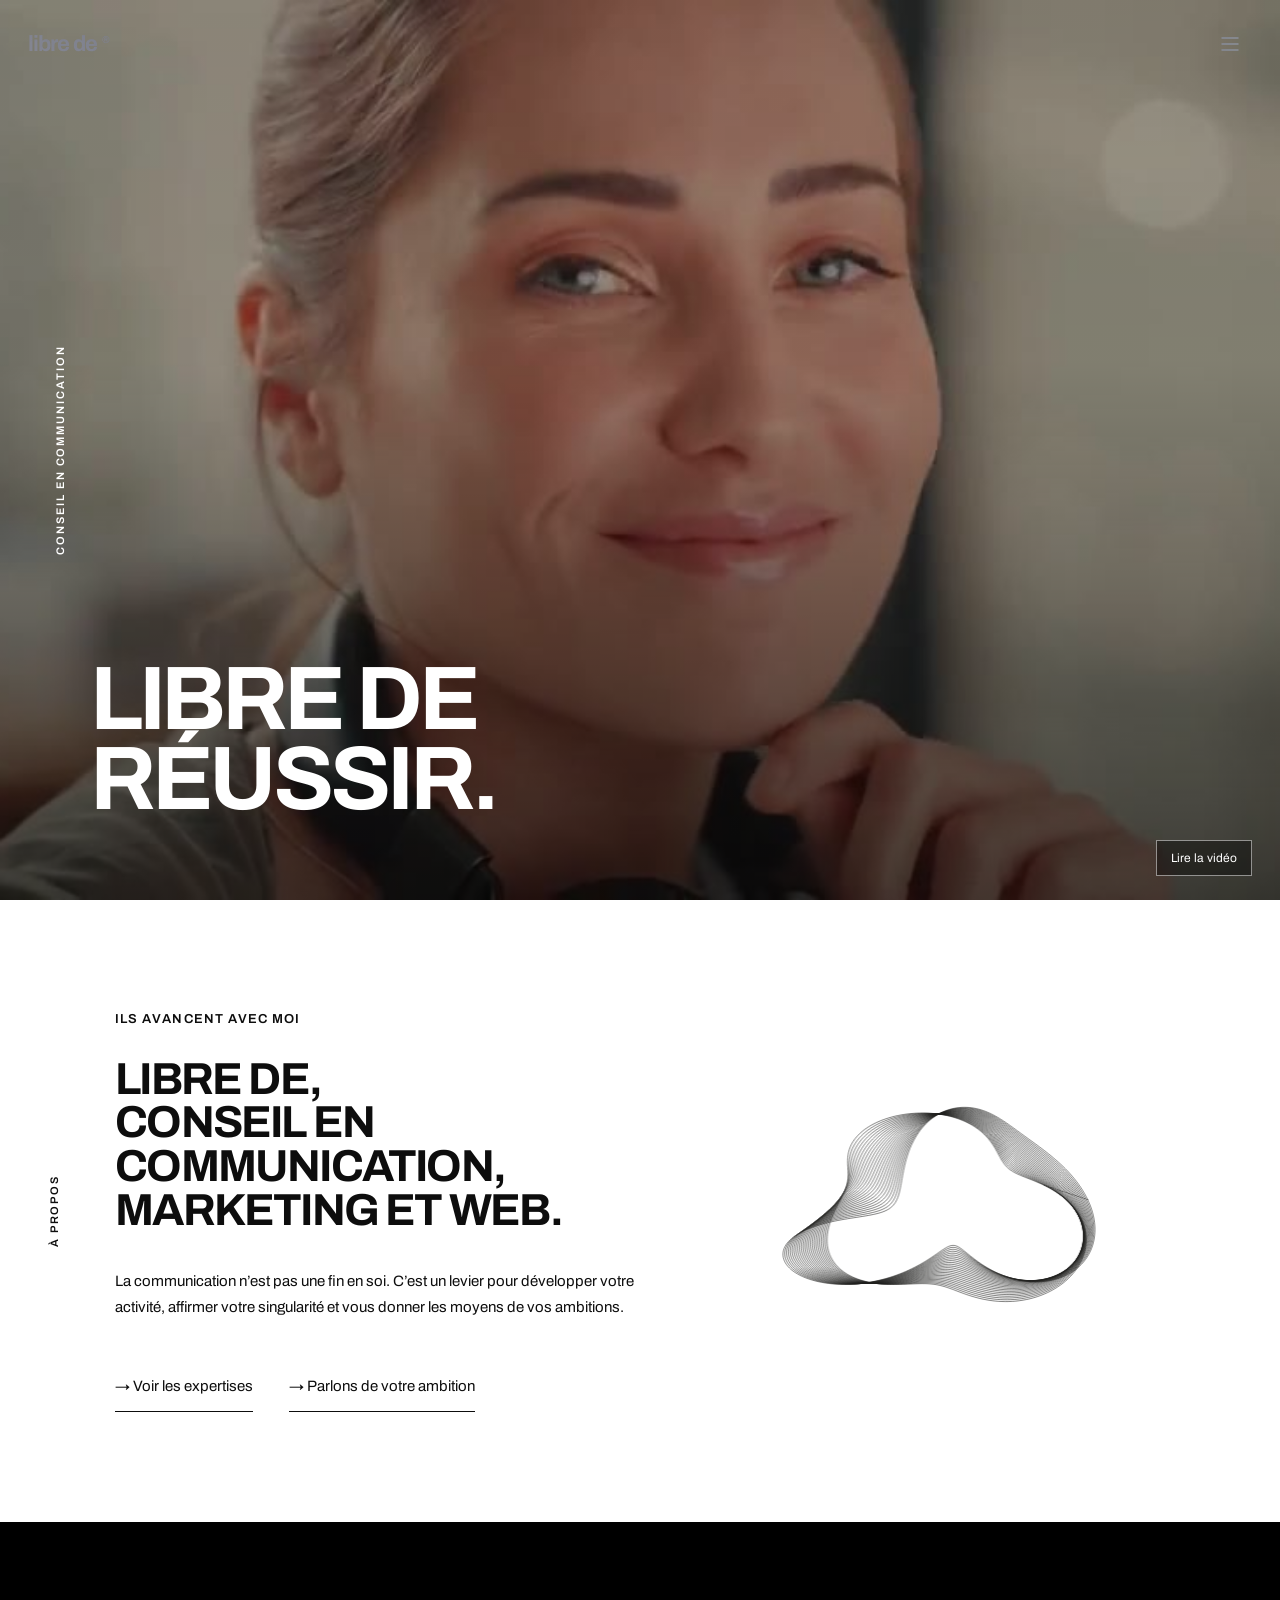
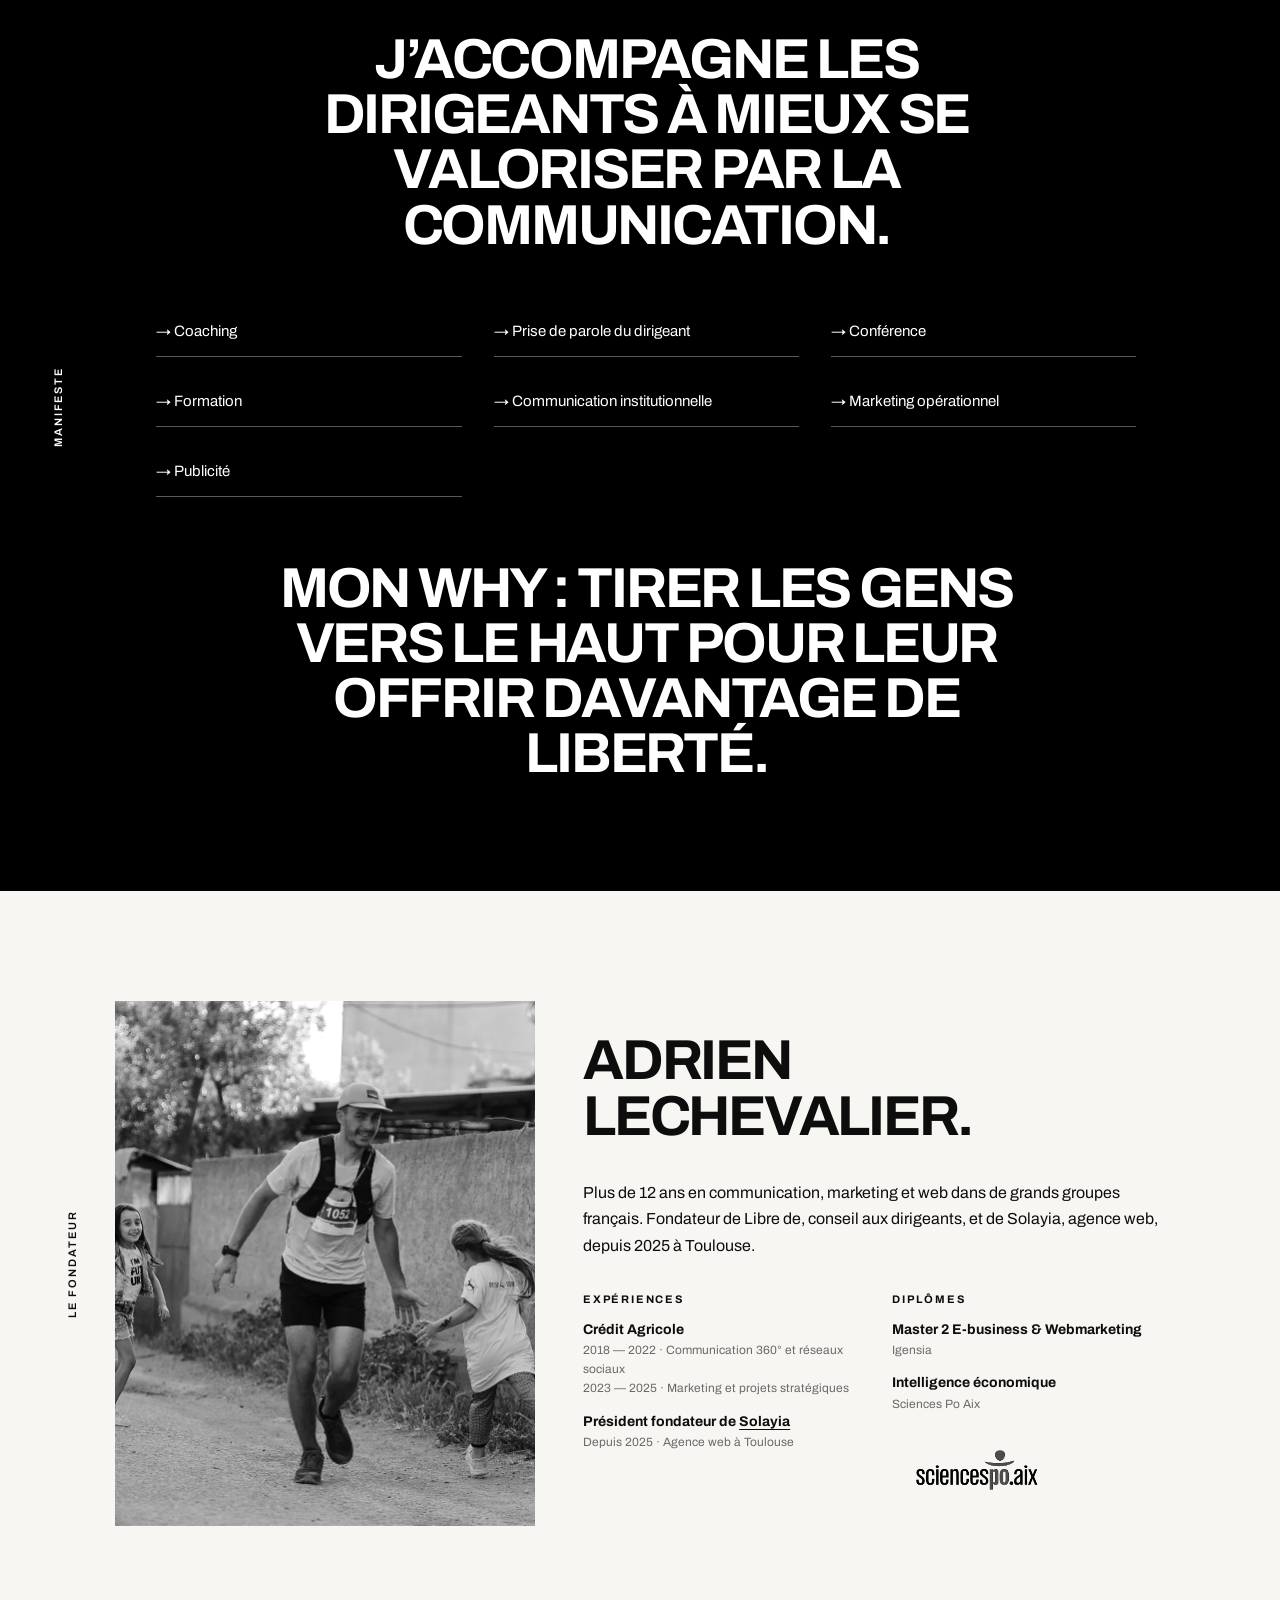
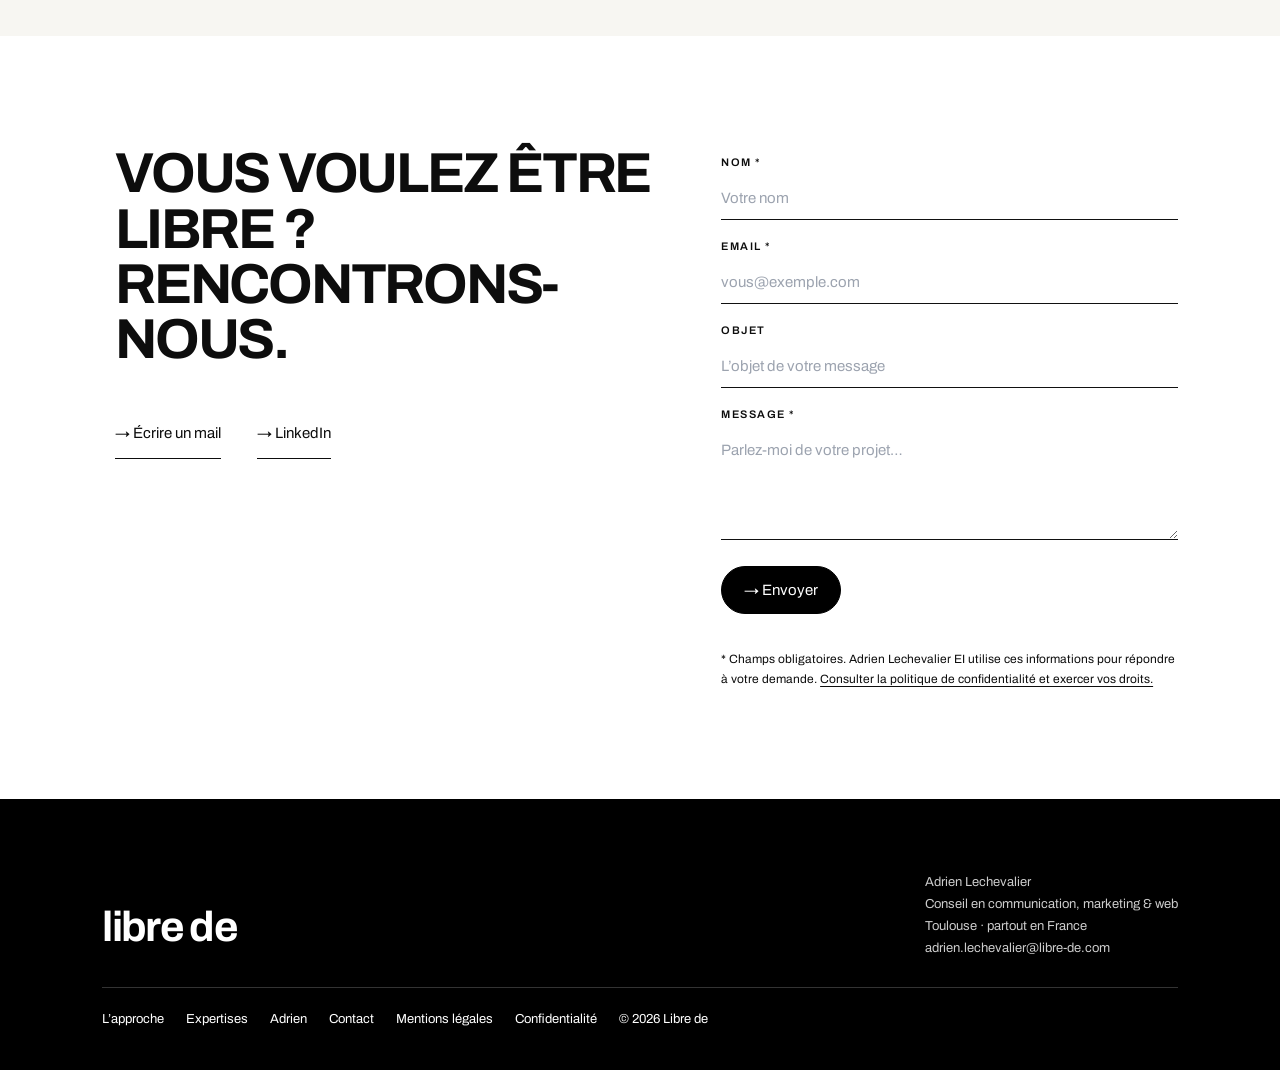
==== commit 40922209: "Match why typography to the main manifesto" ====
--- a/libre-de/index.html
+++ b/libre-de/index.html
@@ -166,7 +166,7 @@
        Publicité
       </a>
      </div>
-     <p class="lede" style="margin-top:clamp(40px,5vw,72px);max-width:850px;">Mon why : tirer les gens vers le haut pour leur offrir davantage de liberté.</p>
+     <h2 class="display manifesto" style="margin-top:clamp(40px,5vw,72px);"><span>Mon why : tirer les gens vers le haut pour leur offrir davantage de liberté.</span></h2>
     </section>
     <section class="section section--paper" id="adrien">
      <span class="side-label">
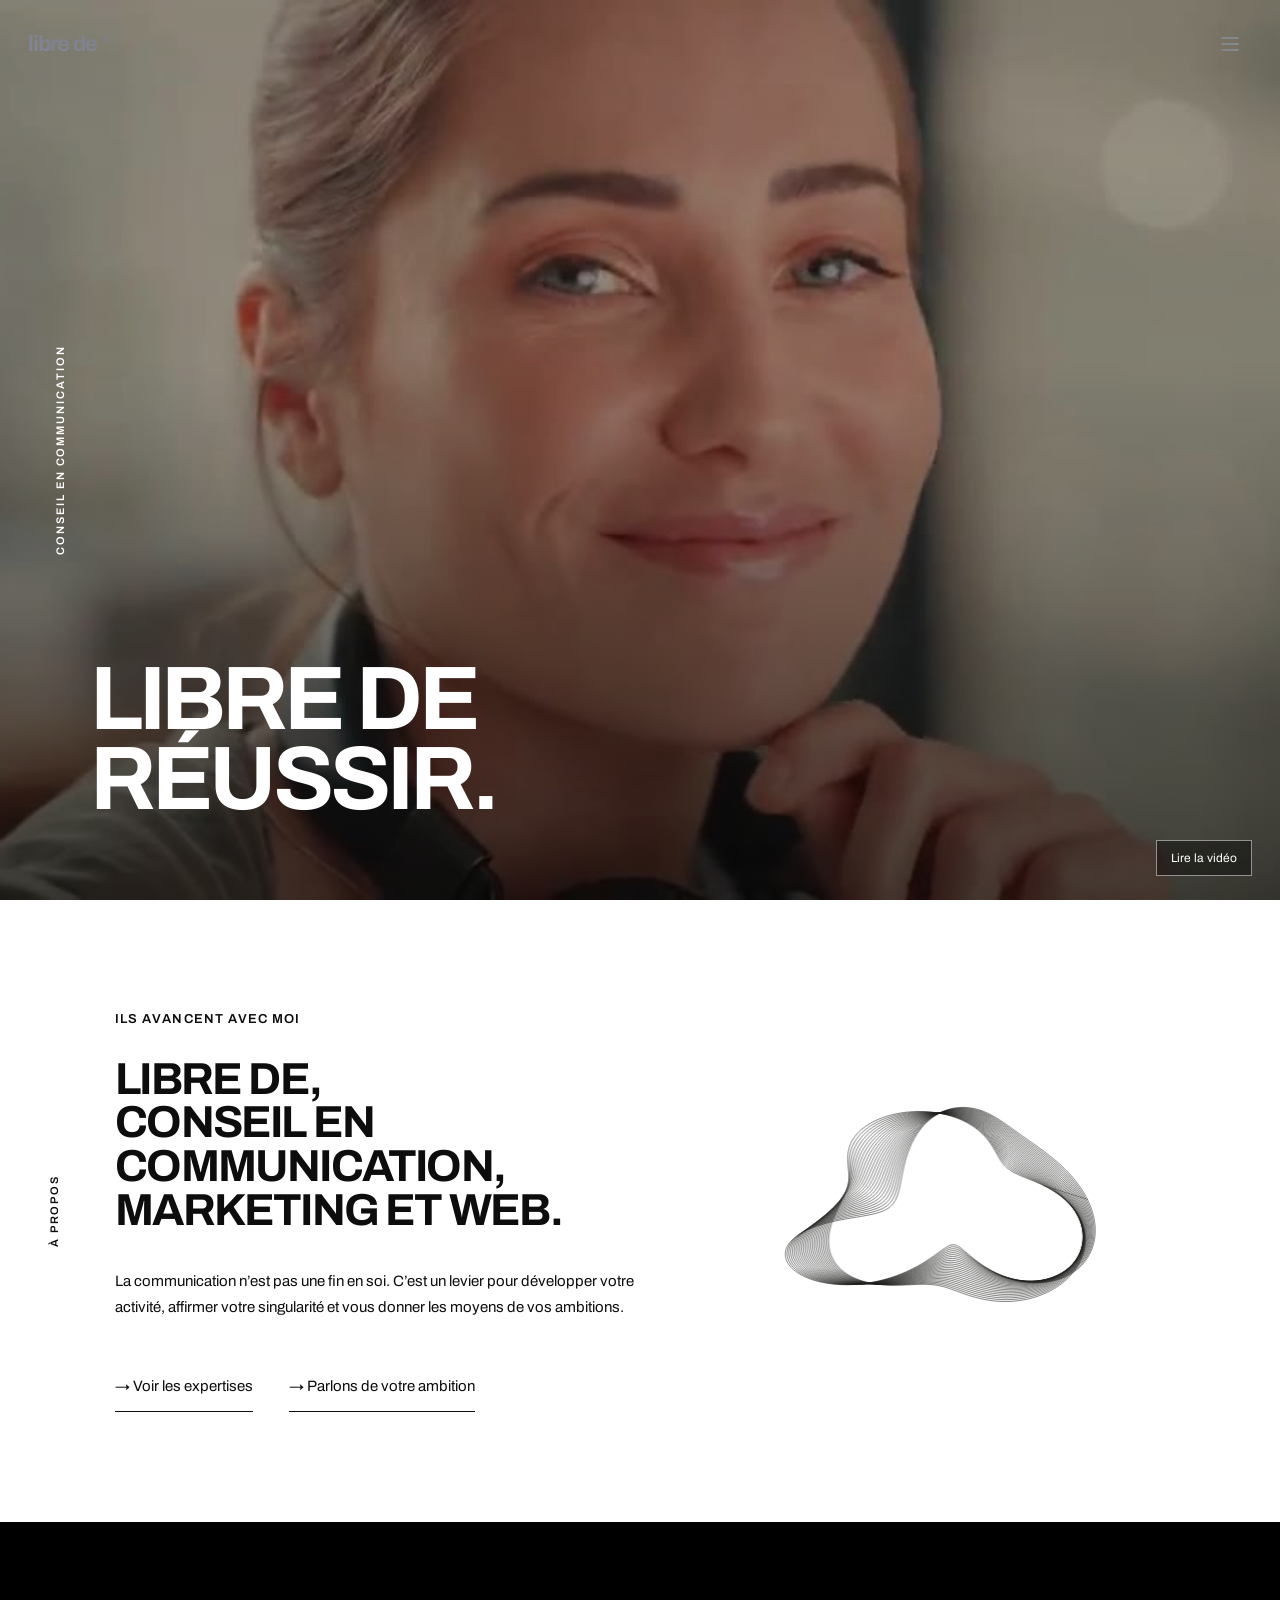
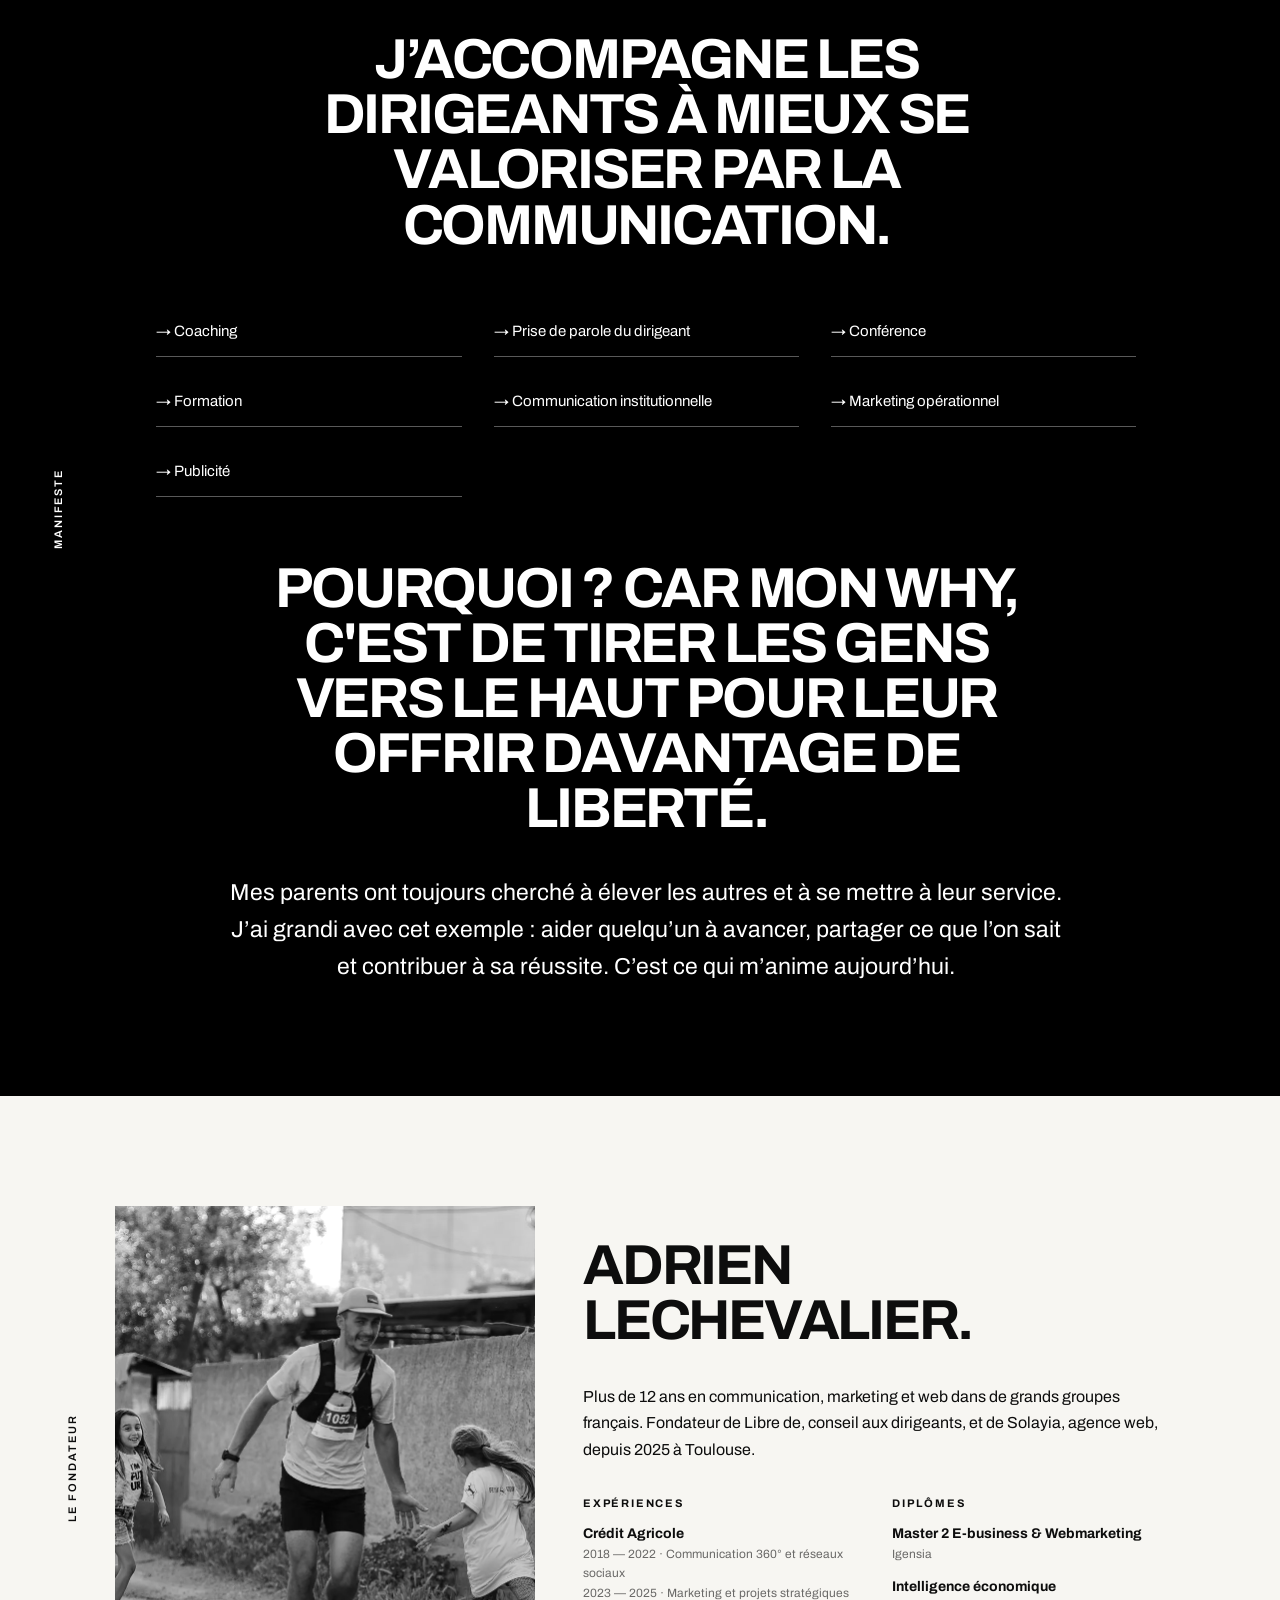
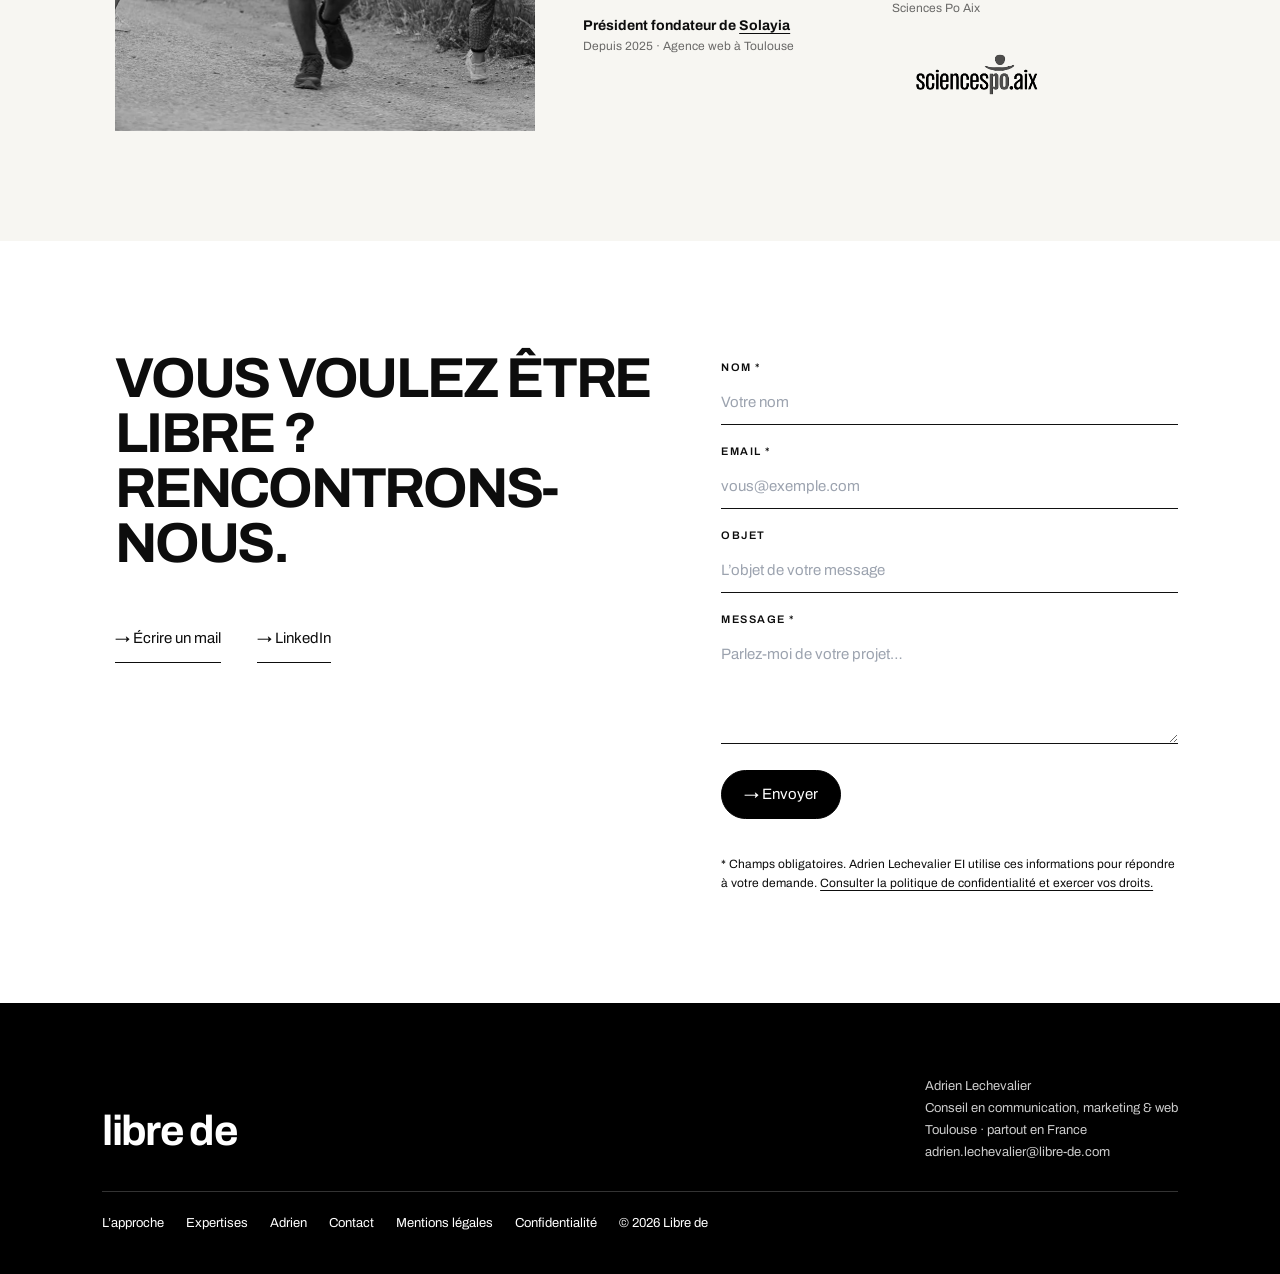
==== commit 6b0949aa: "Expand founder why with family inspiration Updated the manifesto heading and added a new paragraph a" ====
--- a/libre-de/index.html
+++ b/libre-de/index.html
@@ -166,7 +166,8 @@
        Publicité
       </a>
      </div>
-     <h2 class="display manifesto" style="margin-top:clamp(40px,5vw,72px);"><span>Mon why : tirer les gens vers le haut pour leur offrir davantage de liberté.</span></h2>
+     <h2 class="display manifesto" style="margin-top:clamp(40px,5vw,72px);"><span>Pourquoi ? car mon why, c'est de tirer les gens vers le haut pour leur offrir davantage de liberté.</span></h2>
+     <p style="font-family:inherit;font-size:clamp(18px,1.8vw,24px);line-height:1.6;max-width:850px;margin:clamp(24px,3vw,40px) auto 0;text-align:center;">Mes parents ont toujours cherché à élever les autres et à se mettre à leur service. J’ai grandi avec cet exemple : aider quelqu’un à avancer, partager ce que l’on sait et contribuer à sa réussite. C’est ce qui m’anime aujourd’hui.</p>
     </section>
     <section class="section section--paper" id="adrien">
      <span class="side-label">
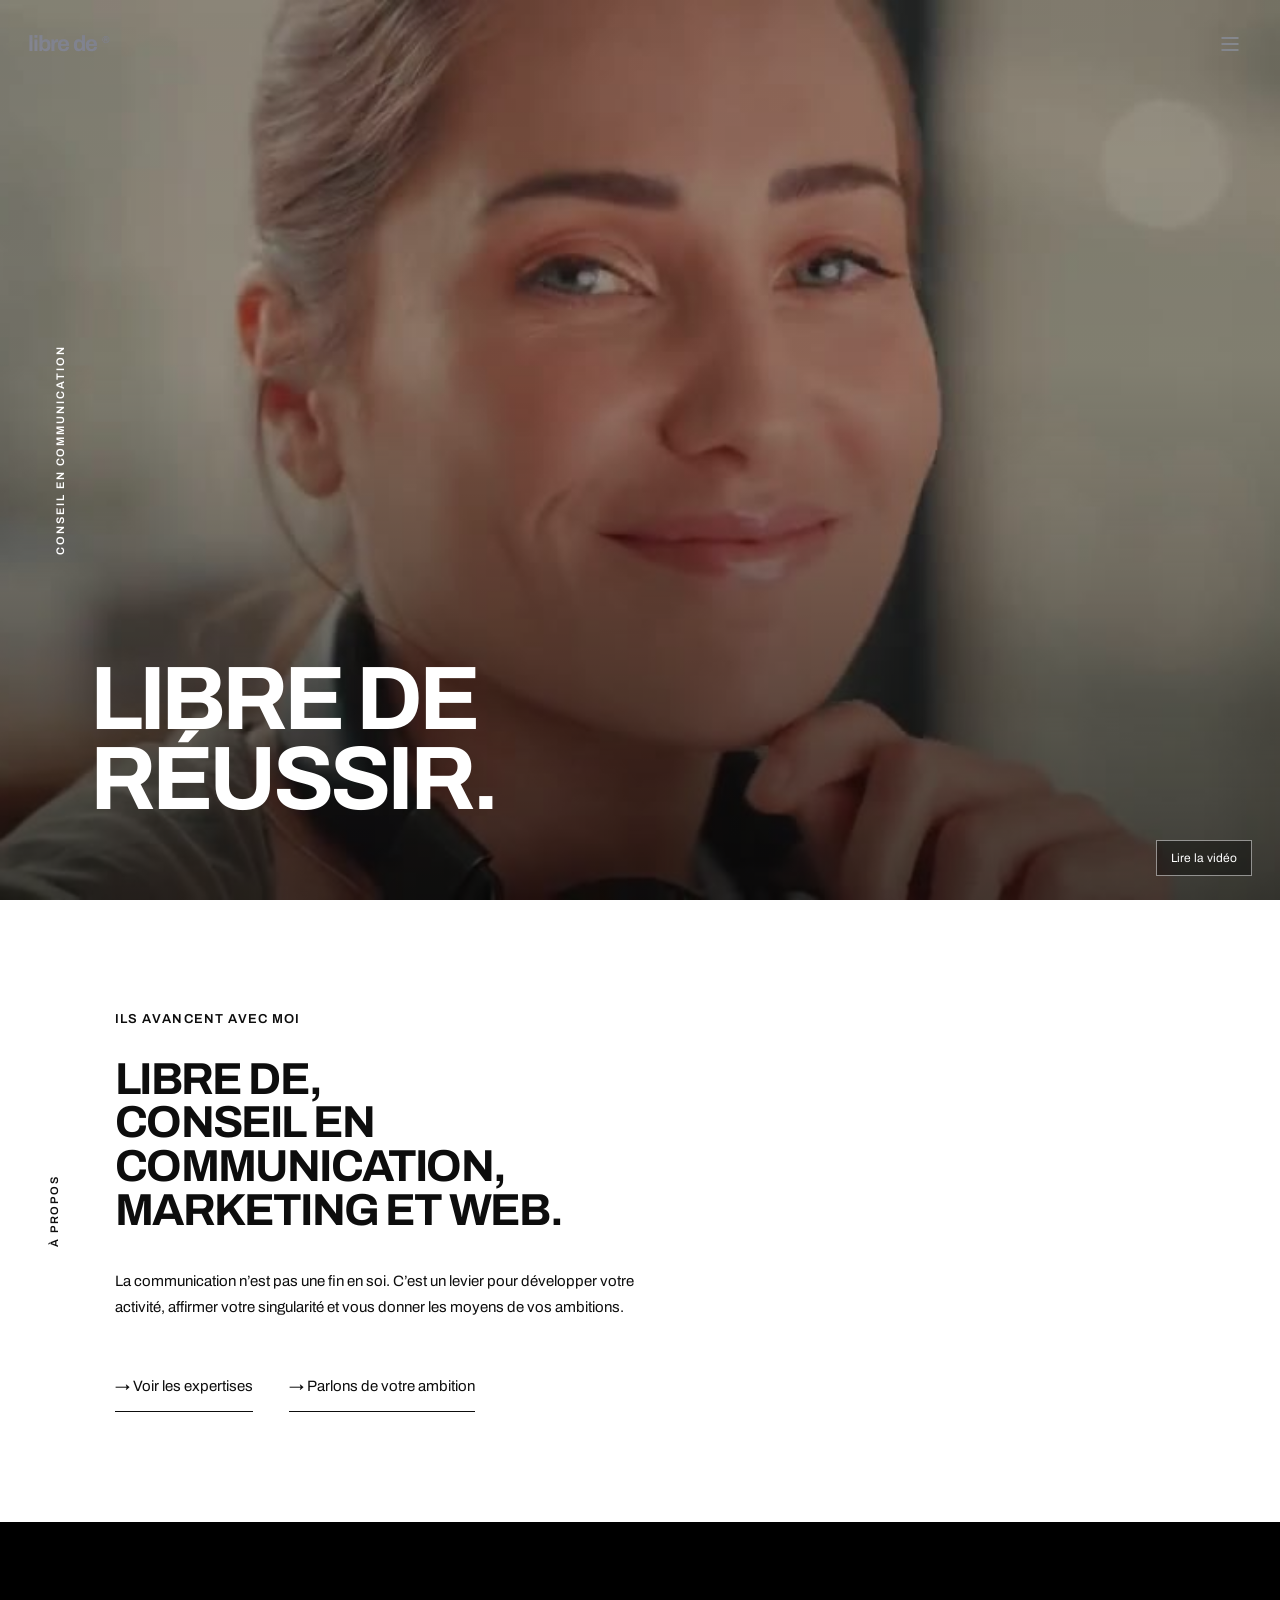
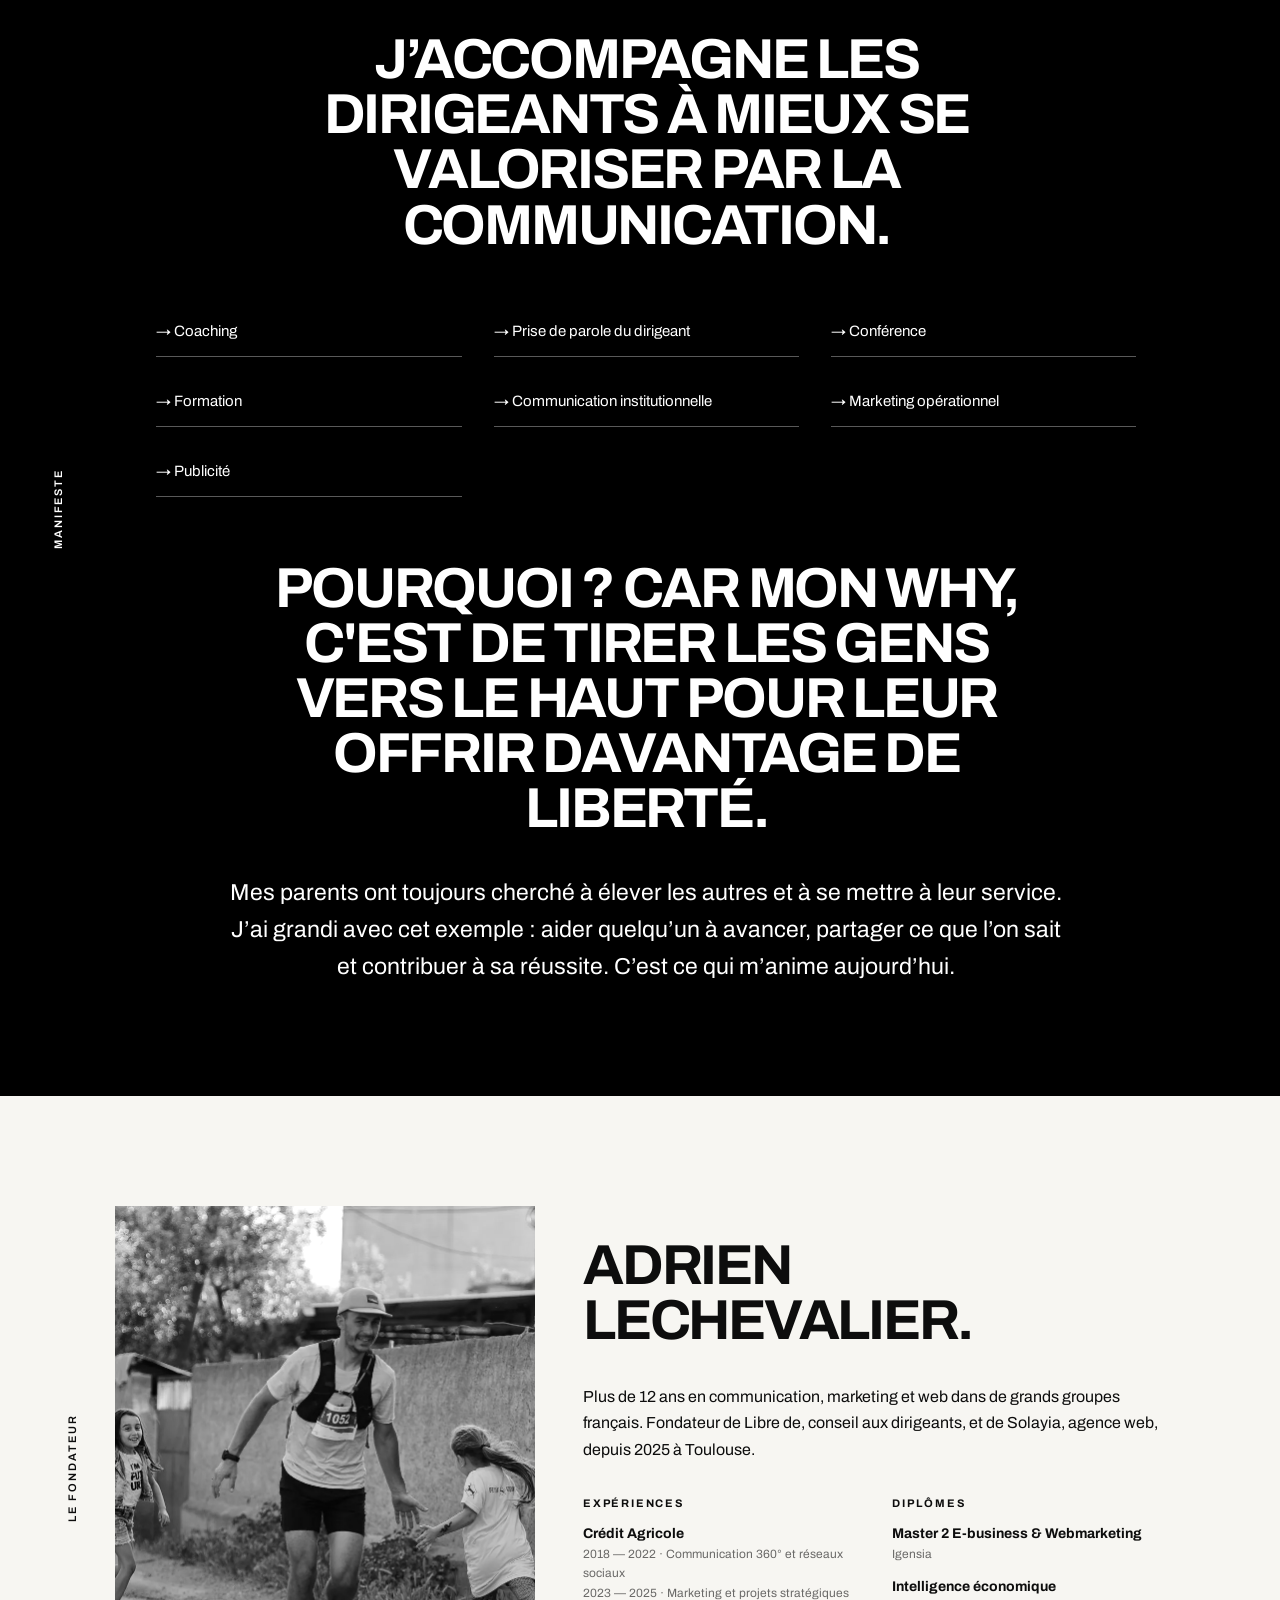
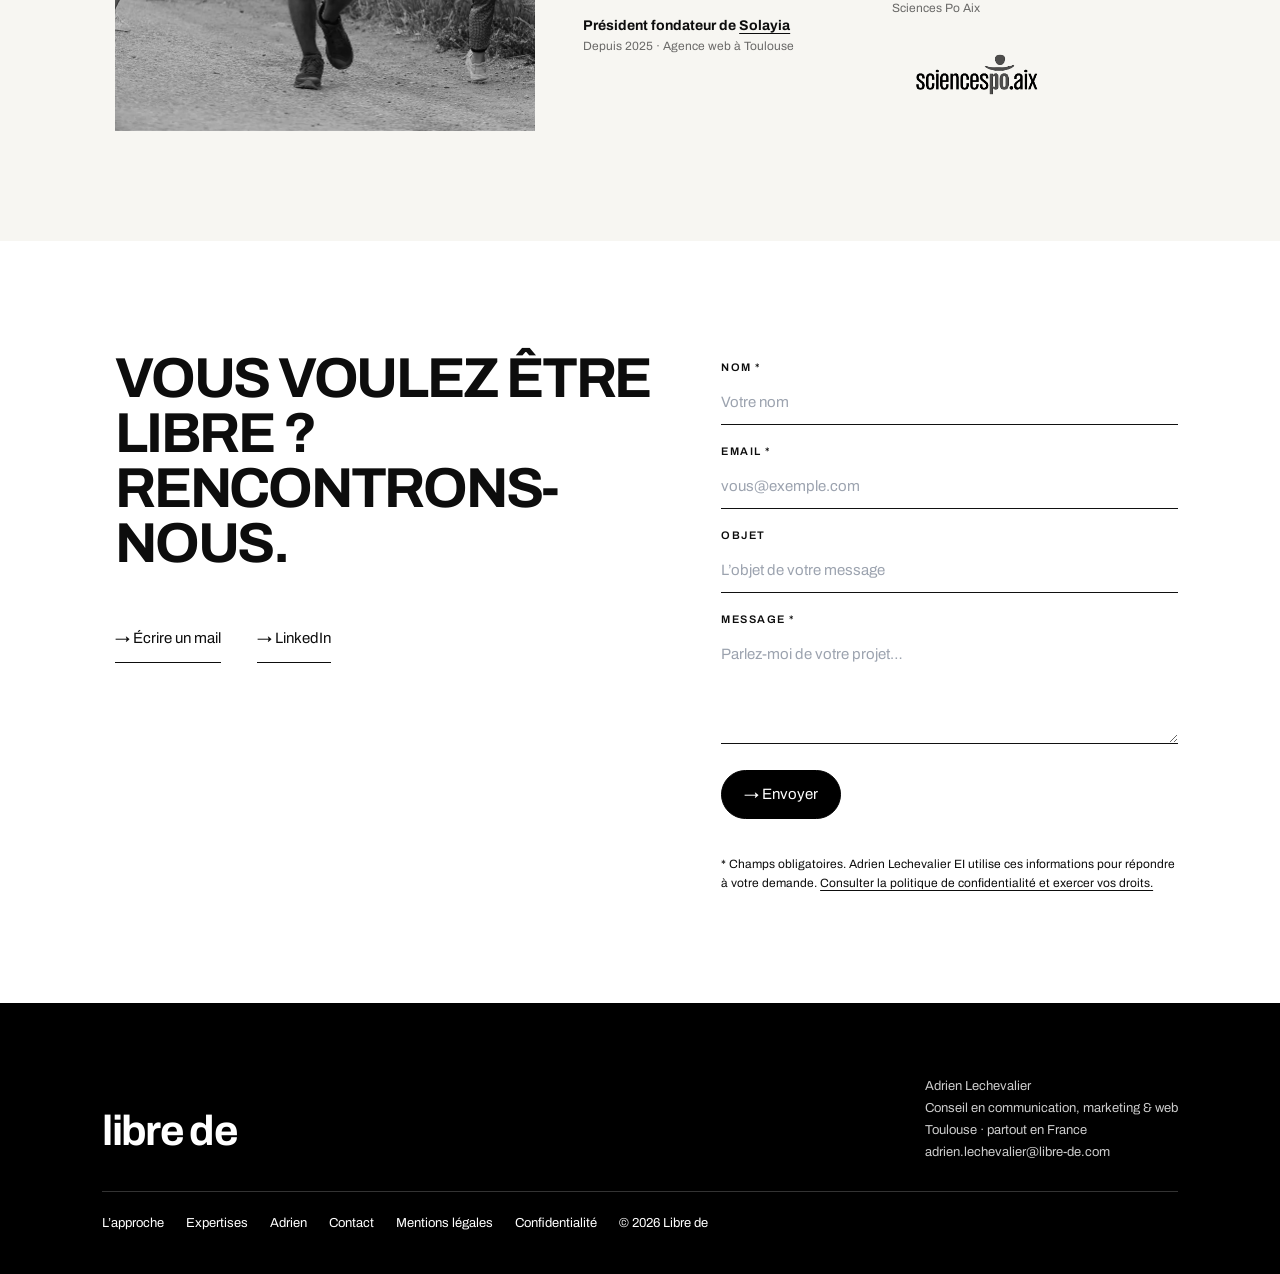
==== commit 161dd02d: "Replace organic visual with animated lighthouse morph" ====
--- a/libre-de/index.html
+++ b/libre-de/index.html
@@ -120,7 +120,7 @@
      </div>
       </div>
      <div id="libre-about-art">
-      <div class="organic-stage"><canvas aria-hidden="true"></canvas></div>
+      <div class="organic-stage"><canvas role="img" aria-label="Une forme organique se transforme en phare et diffuse sa lumière."></canvas></div>
      </div>
      </div>
     </section>
@@ -347,41 +347,26 @@
   <script defer="" src="script.js?v=20261005-contact">
   </script>
   <script>
-(() => {
- const root=document.getElementById('libre-about-art');
- const canvas=root.querySelector('canvas'), ctx=canvas.getContext('2d');
- let visible=true;
- let width=0,height=0,paused=matchMedia('(prefers-reduced-motion: reduce)').matches,time=0,last=0,mx=0,my=0,tx=0,ty=0;
- const resize=()=>{const b=canvas.getBoundingClientRect();width=b.width;height=b.height;const d=Math.min(devicePixelRatio||1,2);canvas.width=Math.round(width*d);canvas.height=Math.round(height*d);ctx.setTransform(d,0,0,d,0,0);draw();};
- const point=(u,v)=>{
-   const a=u*Math.PI*2;
-   const breath=Math.sin(time*0.65);
-   const radius=1+0.23*Math.sin(3*a-time*0.52)+0.12*Math.cos(2*a+time*0.73);
-   const ribbon=(0.24+0.10*Math.sin(2*a+time*0.58))*v;
-   const twist=2*a+0.65+0.65*Math.sin(time*0.48);
-   const x=(radius+ribbon*Math.cos(twist))*Math.cos(a)*(1+0.23*breath);
-   const y=(radius+ribbon*Math.cos(twist))*Math.sin(a)*(1-0.18*breath);
-   const z=ribbon*Math.sin(twist)+0.18*Math.sin(2*a-time*0.61);
-   const angle=-0.18+0.16*Math.sin(time*0.29)+mx*0.09;
-   return [(x*Math.cos(angle)-y*Math.sin(angle))*width*0.235+width*0.50,(x*Math.sin(angle)+y*Math.cos(angle)+z*0.65+my*0.05)*height*0.265+height*0.50];
- };
- function draw(){
-   ctx.clearRect(0,0,width,height);
-   ctx.lineCap='round';ctx.lineJoin='round';
-   for(let j=0;j<25;j++){
-     const v=(j/24-0.5)*2;
-     ctx.beginPath();
-     for(let k=0;k<=300;k++){const p=point(k/300,v);if(k===0)ctx.moveTo(...p);else ctx.lineTo(...p);}
-     ctx.closePath();ctx.strokeStyle='#222220';ctx.lineWidth=0.7;ctx.globalAlpha=0.8;ctx.stroke();
-   }
-   ctx.globalAlpha=1;
- }
- canvas.addEventListener('pointermove',e=>{const r=canvas.getBoundingClientRect();tx=(e.clientX-r.left)/r.width*2-1;ty=(e.clientY-r.top)/r.height*2-1;});
- canvas.addEventListener('pointerleave',()=>{tx=0;ty=0;});
- new ResizeObserver(resize).observe(canvas);
- new IntersectionObserver(entries=>{visible=entries[0].isIntersecting;},{rootMargin:'100px'}).observe(root);
- function frame(now){if(!root.isConnected)return;if(!paused && visible && !document.hidden){time+=Math.min((now-last)/1000,0.05)*1.2;mx+=(tx-mx)*0.035;my+=(ty-my)*0.035;draw();}last=now;requestAnimationFrame(frame);}
- resize();requestAnimationFrame(frame);
+(()=>{
+const root=document.getElementById('libre-about-art'),canvas=root.querySelector('canvas'),ctx=canvas.getContext('2d');
+const N=440,L=27,TAU=Math.PI*2;
+// Contour continu : pointe, lanterne, galerie, tour et socle.
+const vertices=[[0,-208],[42,-177],[30,-177],[30,-133],[49,-133],[49,-119],[30,-119],[57,171],[72,171],[72,188],[-72,188],[-72,171],[-57,171],[-30,-119],[-49,-119],[-49,-133],[-30,-133],[-30,-177],[-42,-177],[0,-208]];
+const lengths=[0];for(let i=1;i<vertices.length;i++)lengths.push(lengths[i-1]+Math.hypot(vertices[i][0]-vertices[i-1][0],vertices[i][1]-vertices[i-1][1]));
+const total=lengths.at(-1),target=[];for(let i=0;i<N;i++){let d=i/N*total,j=1;while(lengths[j]<d)j++;const f=(d-lengths[j-1])/(lengths[j]-lengths[j-1]);target.push([vertices[j-1][0]*(1-f)+vertices[j][0]*f,vertices[j-1][1]*(1-f)+vertices[j][1]*f]);}
+const ease=x=>{x=Math.max(0,Math.min(1,x));return x*x*x*(x*(x*6-15)+10)};
+let w=800,h=590;function resize(){const bounds=canvas.getBoundingClientRect();w=bounds.width;h=bounds.height;const d=Math.min(devicePixelRatio||1,2);canvas.width=w*d;canvas.height=h*d;ctx.setTransform(d,0,0,d,0,0)draw(performance.now());}new ResizeObserver(resize).observe(root);
+const motionQuery=matchMedia('(prefers-reduced-motion: reduce)');let reduced=motionQuery.matches,time=0,last=performance.now(),visible=true;
+motionQuery.addEventListener('change',e=>{reduced=e.matches;draw(performance.now());});
+new IntersectionObserver(entries=>{visible=entries[0].isIntersecting;},{rootMargin:'100px'}).observe(root);
+function draw(now){const t=time,phase=t%18;let blend=phase<3?0:phase<8?ease((phase-3)/5):phase<13?1:phase<17?1-ease((phase-13)/4):0;if(reduced)blend=1;
+ctx.clearRect(0,0,w,h);ctx.save();ctx.translate(w/2,h/2+12*w/800);ctx.scale(w/800,w/800);ctx.lineWidth=.72;
+for(let k=0;k<L;k++){const q=k/(L-1),local=blend;ctx.beginPath();for(let i=0;i<N;i++){const a=i/N*TAU-Math.PI/2;const r=207+35*Math.sin(3*a+t*.42+q*.75)+20*Math.cos(2*a-t*.31+q*1.2);const band=(q-.5)*(63+22*Math.sin(3*a+t*.3));const x=(r+band)*Math.cos(a)*1.19,y=(r+band)*Math.sin(a)*.84;const s=1-q*.38;const tx=target[i][0]*s,ty=target[i][1]*s+q*13;const px=x*(1-local)+tx*local,py=y*(1-local)+ty*local;i?ctx.lineTo(px,py):ctx.moveTo(px,py);}ctx.closePath();ctx.strokeStyle=`rgba(34,34,32,${.7+blend*.1})`;ctx.stroke();}
+const light=ease((blend-.82)/.18);if(light>0){const sweep=Math.sin(t*.7)*.13;for(let k=0;k<19;k++){const q=k/18,spread=(q-.5)*.43;ctx.beginPath();ctx.moveTo(33,-153+q*10);ctx.bezierCurveTo(115,-151+q*10,214,-154+(spread+sweep)*170,345,-149+(spread+sweep)*310);ctx.strokeStyle=`rgba(34,34,32,${light*(.25+.3*Math.sin(q*Math.PI))})`;ctx.stroke();ctx.beginPath();ctx.moveTo(-33,-153+q*10);ctx.bezierCurveTo(-115,-151+q*10,-214,-154+(spread-sweep)*170,-345,-149+(spread-sweep)*310);ctx.stroke();}
+ctx.beginPath();ctx.ellipse(0,-149,9,5,0,0,TAU);ctx.fillStyle=`rgba(34,34,32,${light*.76})`;ctx.fill();}
+ctx.restore();}
+function frame(now){if(!root.isConnected)return;if(!reduced&&visible&&!document.hidden){time+=Math.min((now-last)/1000,.05);draw(now);}last=now;requestAnimationFrame(frame);}
+resize();requestAnimationFrame(frame);
 })();
 </script>
  </body>
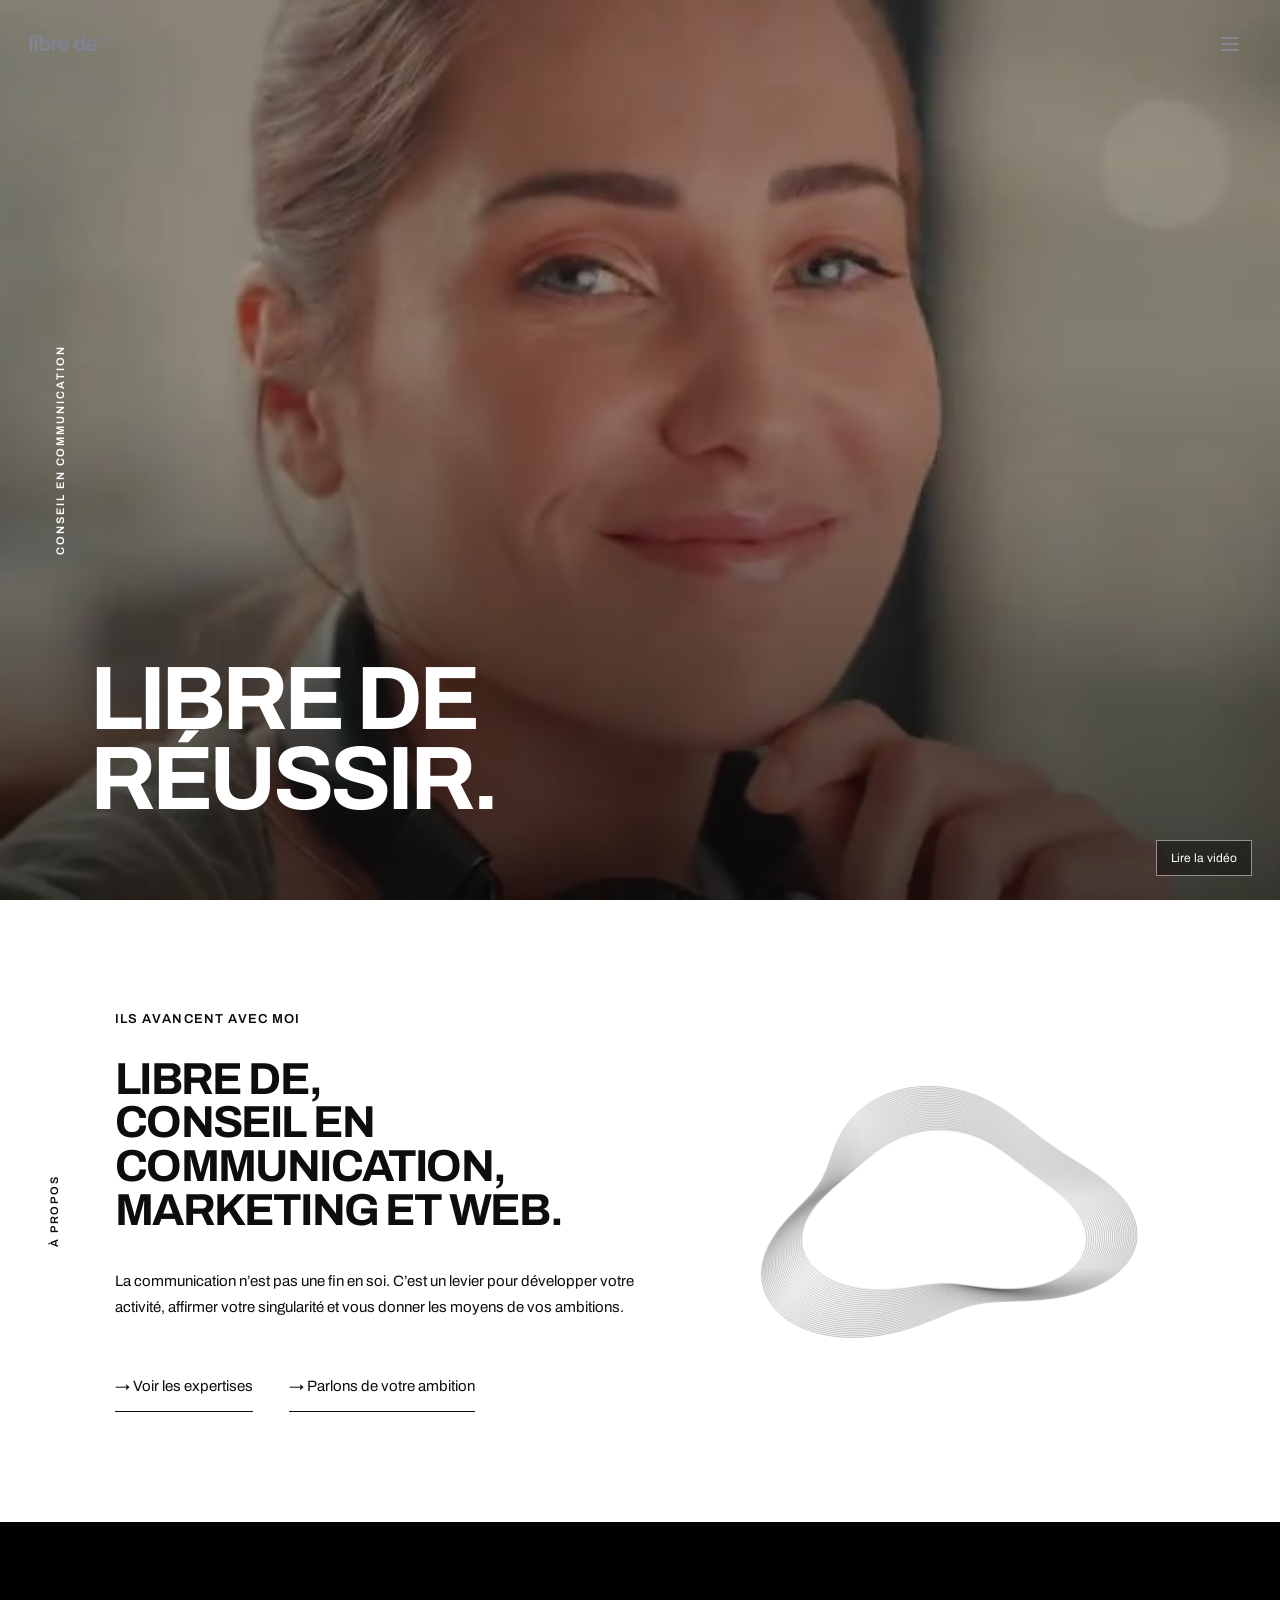
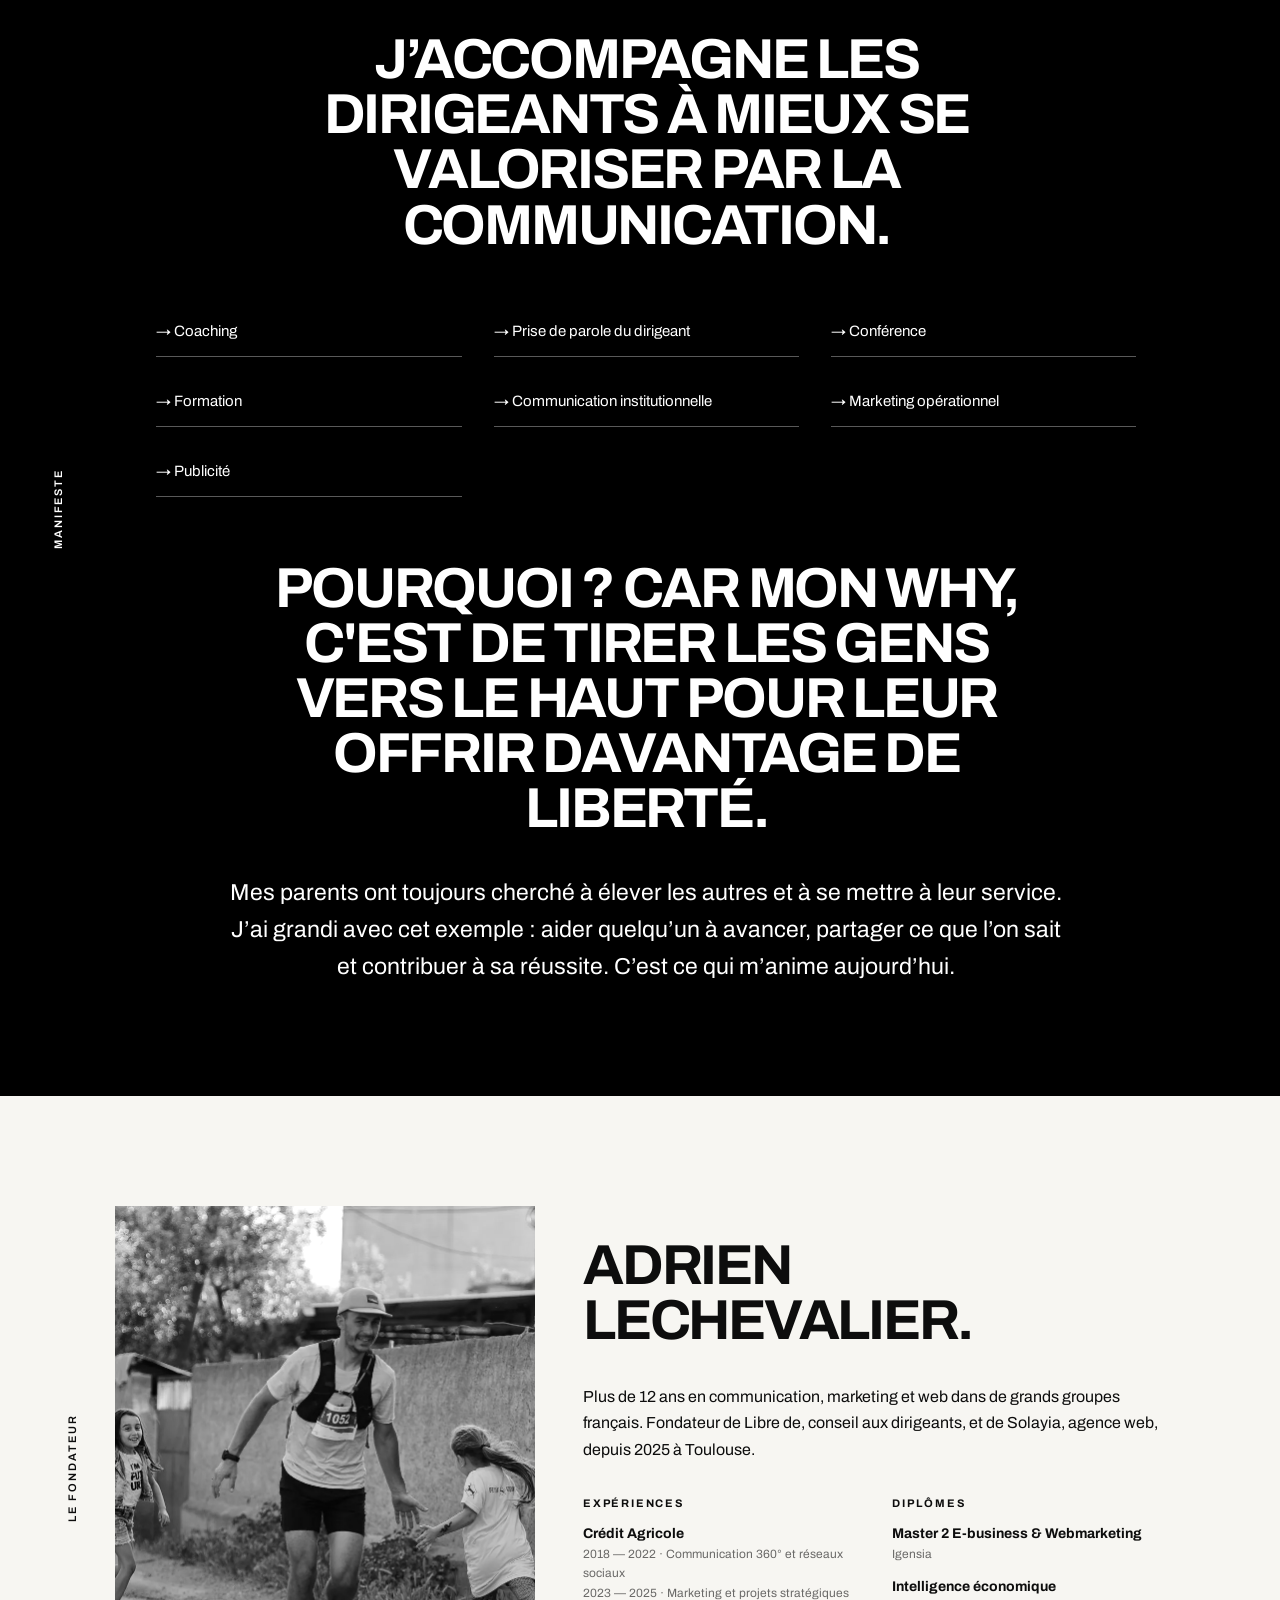
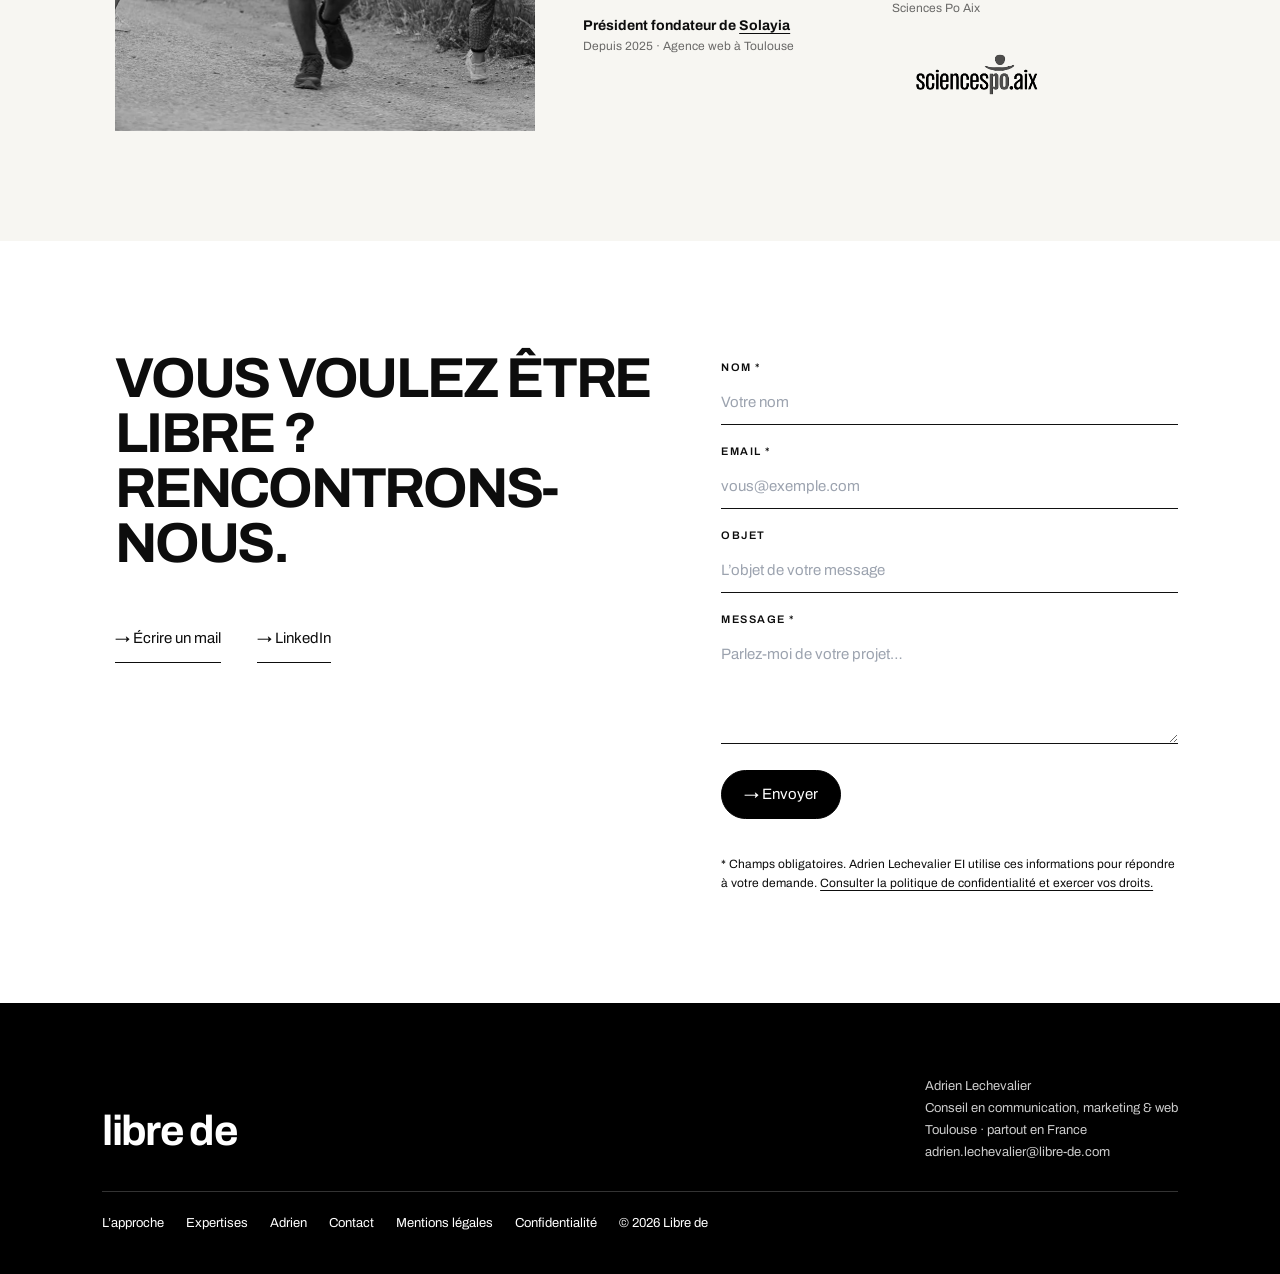
==== commit 690b1d5d: "Fix lighthouse canvas resize initialization" ====
--- a/libre-de/index.html
+++ b/libre-de/index.html
@@ -355,7 +355,7 @@
 const lengths=[0];for(let i=1;i<vertices.length;i++)lengths.push(lengths[i-1]+Math.hypot(vertices[i][0]-vertices[i-1][0],vertices[i][1]-vertices[i-1][1]));
 const total=lengths.at(-1),target=[];for(let i=0;i<N;i++){let d=i/N*total,j=1;while(lengths[j]<d)j++;const f=(d-lengths[j-1])/(lengths[j]-lengths[j-1]);target.push([vertices[j-1][0]*(1-f)+vertices[j][0]*f,vertices[j-1][1]*(1-f)+vertices[j][1]*f]);}
 const ease=x=>{x=Math.max(0,Math.min(1,x));return x*x*x*(x*(x*6-15)+10)};
-let w=800,h=590;function resize(){const bounds=canvas.getBoundingClientRect();w=bounds.width;h=bounds.height;const d=Math.min(devicePixelRatio||1,2);canvas.width=w*d;canvas.height=h*d;ctx.setTransform(d,0,0,d,0,0)draw(performance.now());}new ResizeObserver(resize).observe(root);
+let w=800,h=590;function resize(){const bounds=canvas.getBoundingClientRect();w=bounds.width;h=bounds.height;const d=Math.min(devicePixelRatio||1,2);canvas.width=w*d;canvas.height=h*d;ctx.setTransform(d,0,0,d,0,0);draw(performance.now());}new ResizeObserver(resize).observe(root);
 const motionQuery=matchMedia('(prefers-reduced-motion: reduce)');let reduced=motionQuery.matches,time=0,last=performance.now(),visible=true;
 motionQuery.addEventListener('change',e=>{reduced=e.matches;draw(performance.now());});
 new IntersectionObserver(entries=>{visible=entries[0].isIntersecting;},{rootMargin:'100px'}).observe(root);
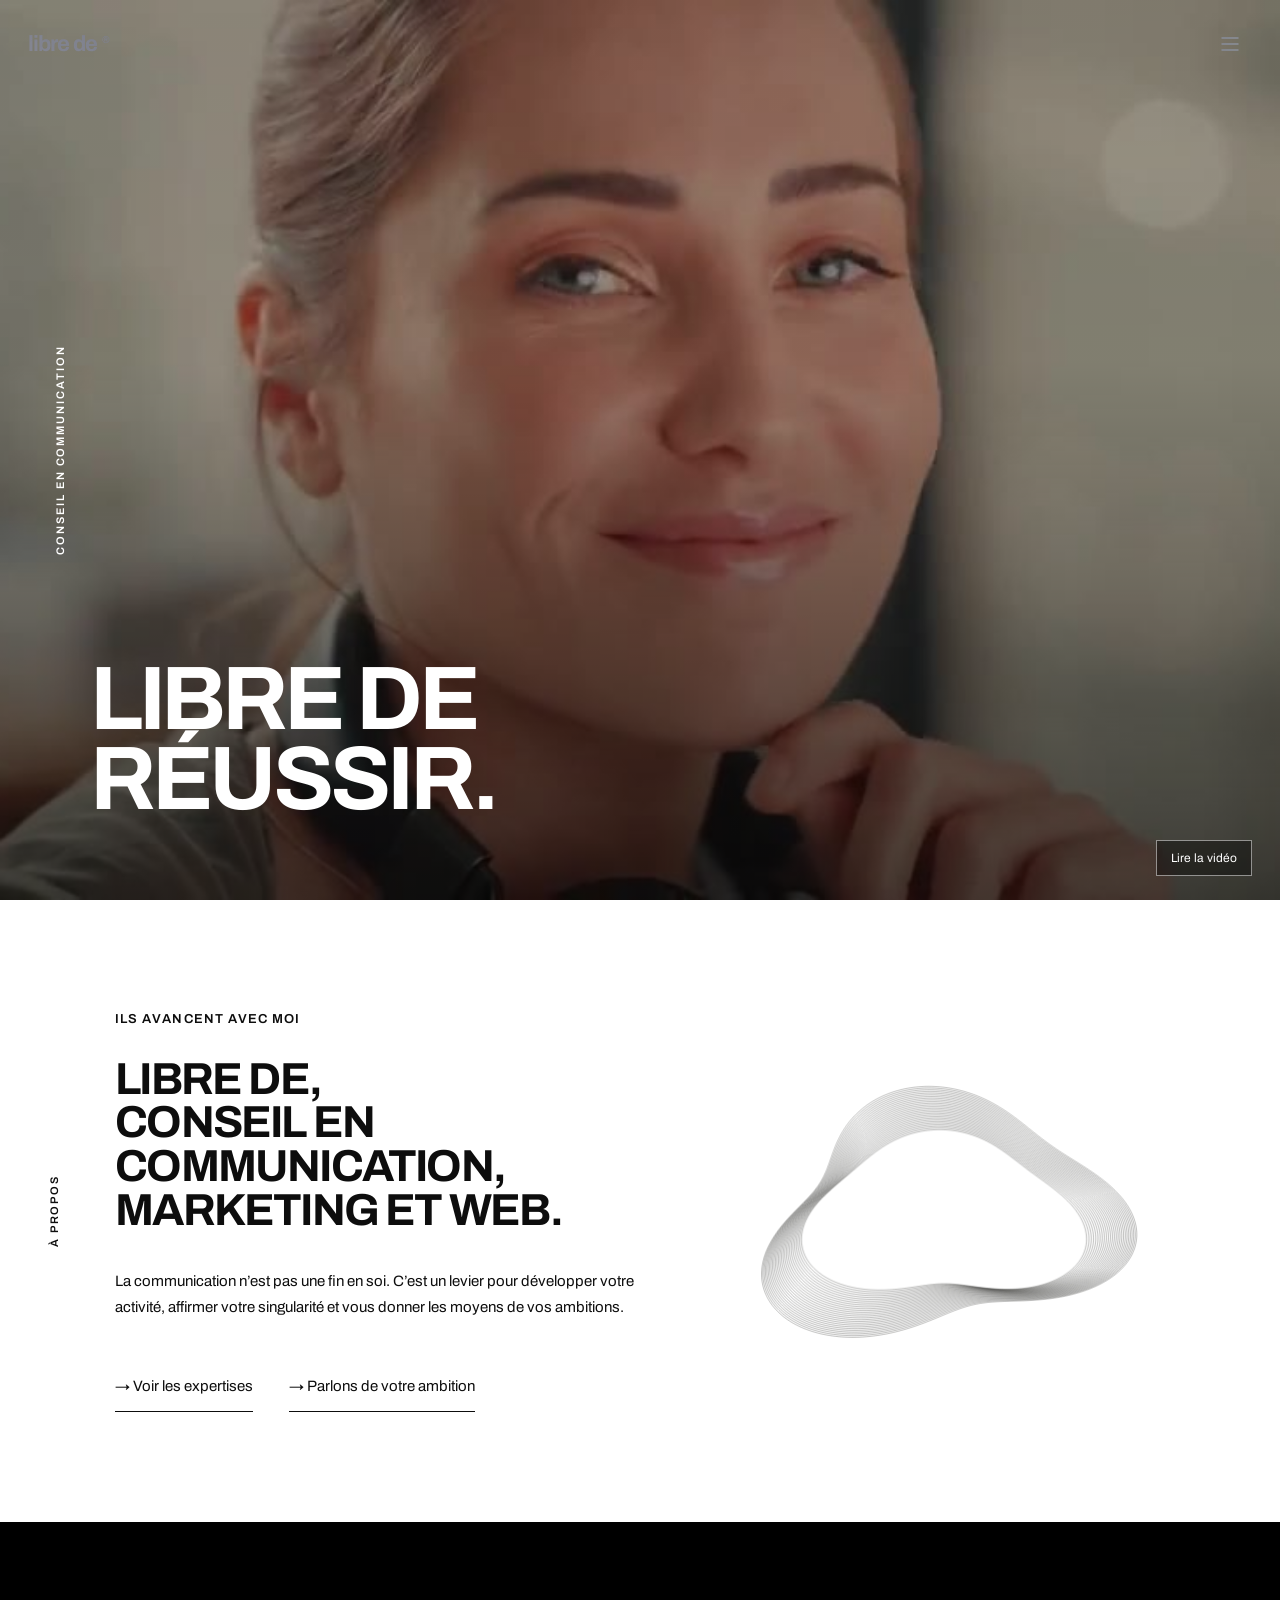
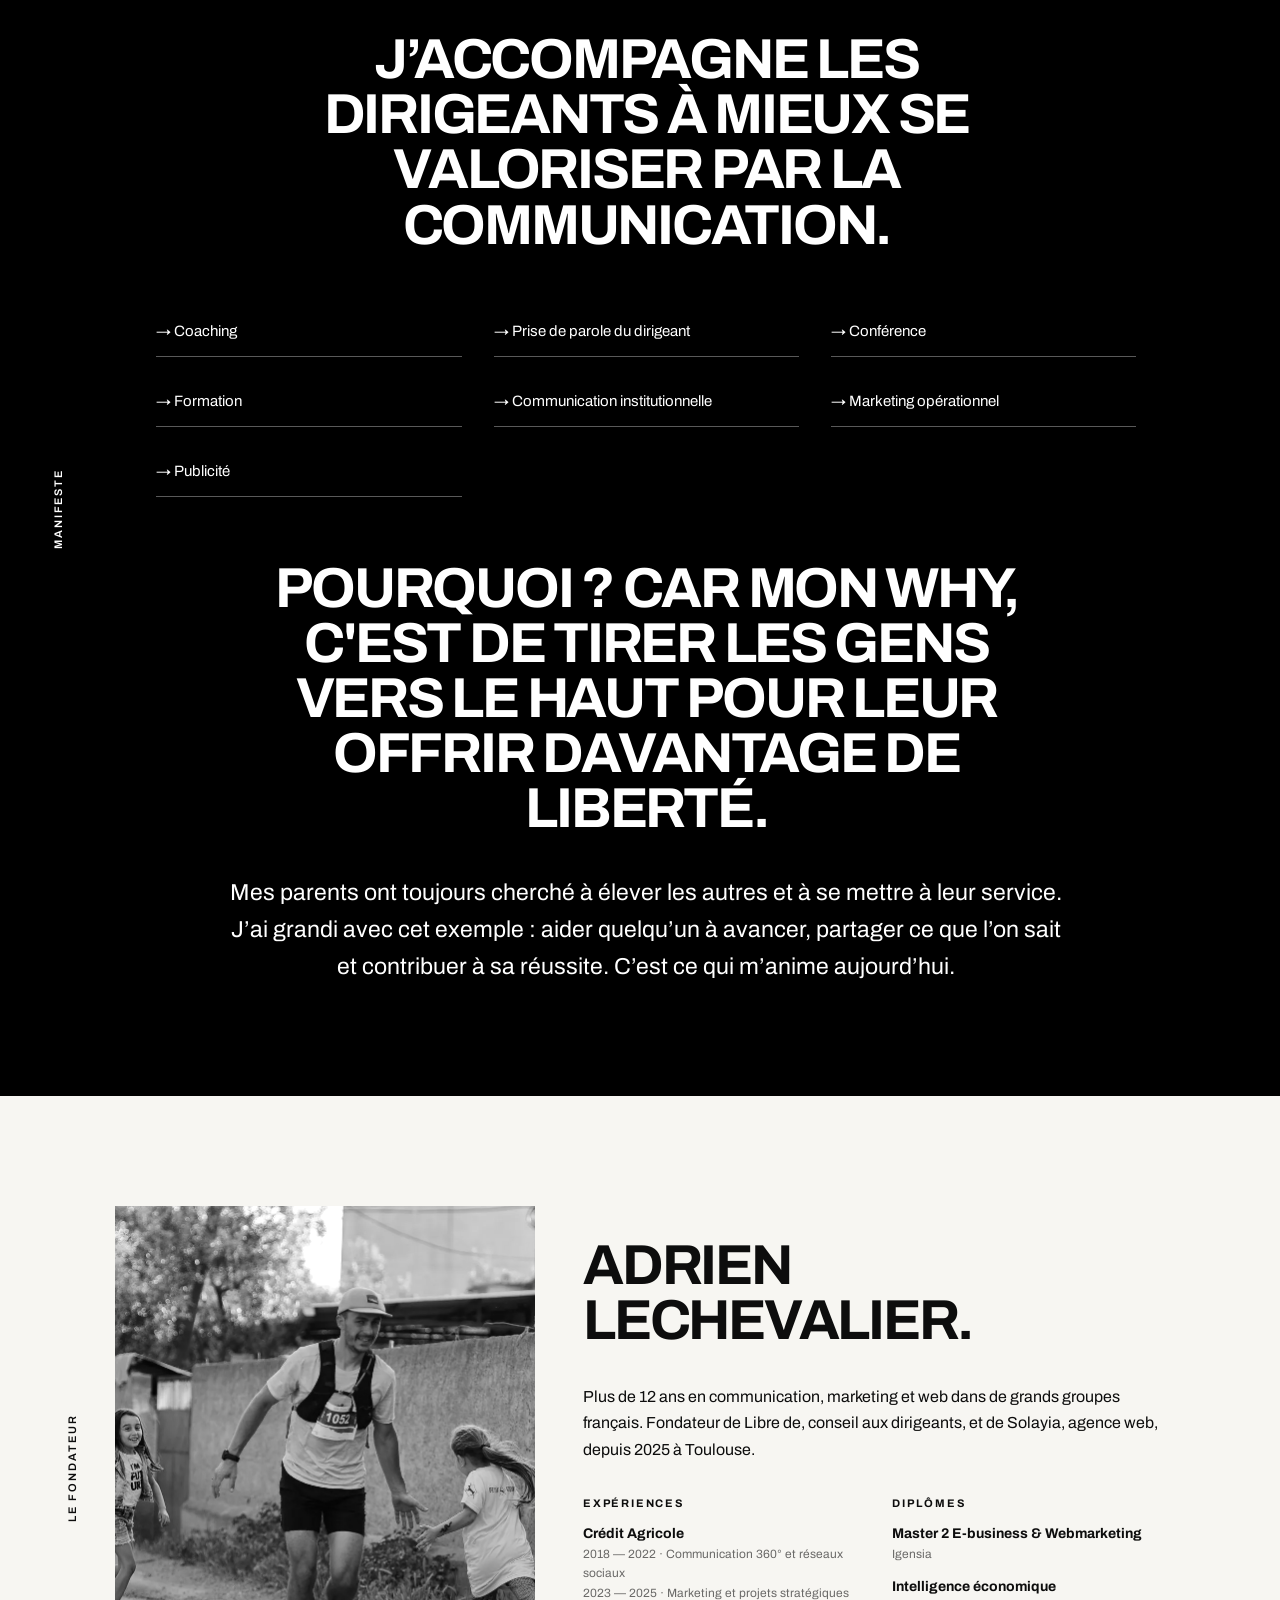
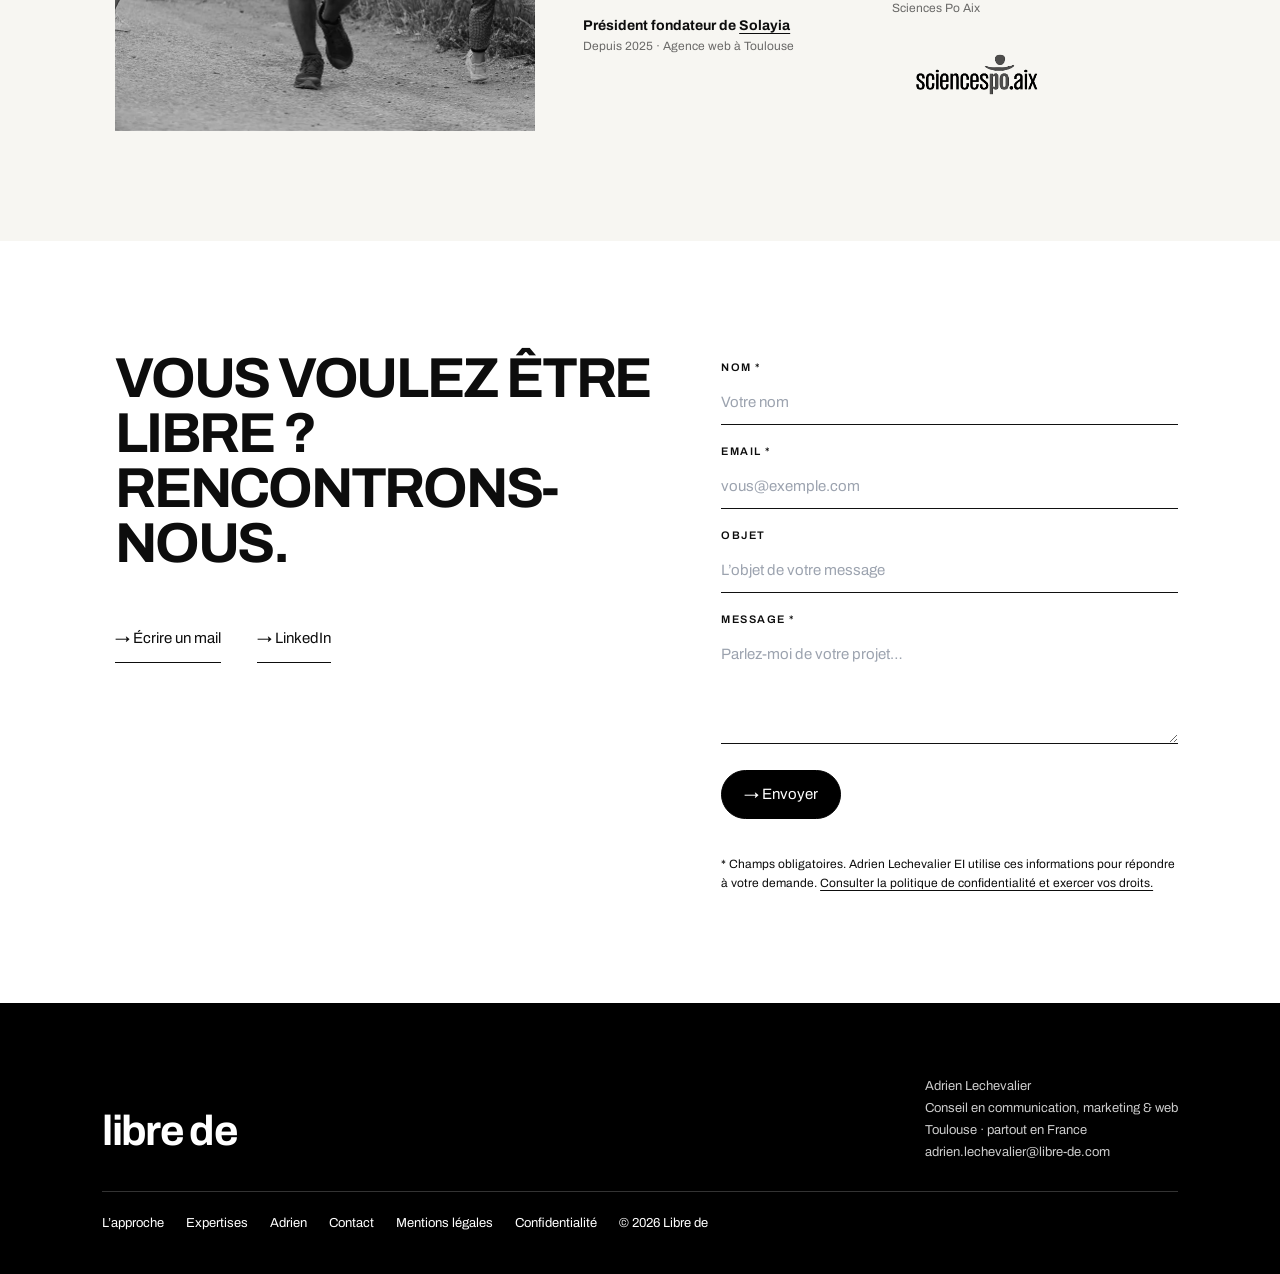
==== commit 6b0a51af: "Use high-contrast lighthouse favicon across Libre de pages" ====
--- a/libre-de/index.html
+++ b/libre-de/index.html
@@ -16,8 +16,8 @@
   <meta content="Adrien Lechevalier accompagne les dirigeants à mieux se valoriser par la communication. Communication, marketing et web." name="twitter:description"/>
   <link href="https://libre-de.com/" rel="canonical"/>
   <meta content="https://libre-de.com/" property="og:url"/>
-  <link href="favicon-20261006.png" rel="icon" type="image/png"/>
-  <link href="favicon.ico?v=20261006" rel="alternate icon" sizes="16x16 32x32 48x48 64x64"/>
+  <link href="favicon-phare-20261006.png" rel="icon" type="image/png" sizes="256x256"/>
+  <link href="favicon-phare-20261006.ico" rel="alternate icon" type="image/x-icon" sizes="16x16 32x32 48x48 64x64"/>
   <link href="https://fonts.googleapis.com" rel="preconnect"/>
   <link crossorigin="anonymous" href="https://fonts.gstatic.com" rel="preconnect"/>
   <link href="assets/original.css" rel="stylesheet"/>
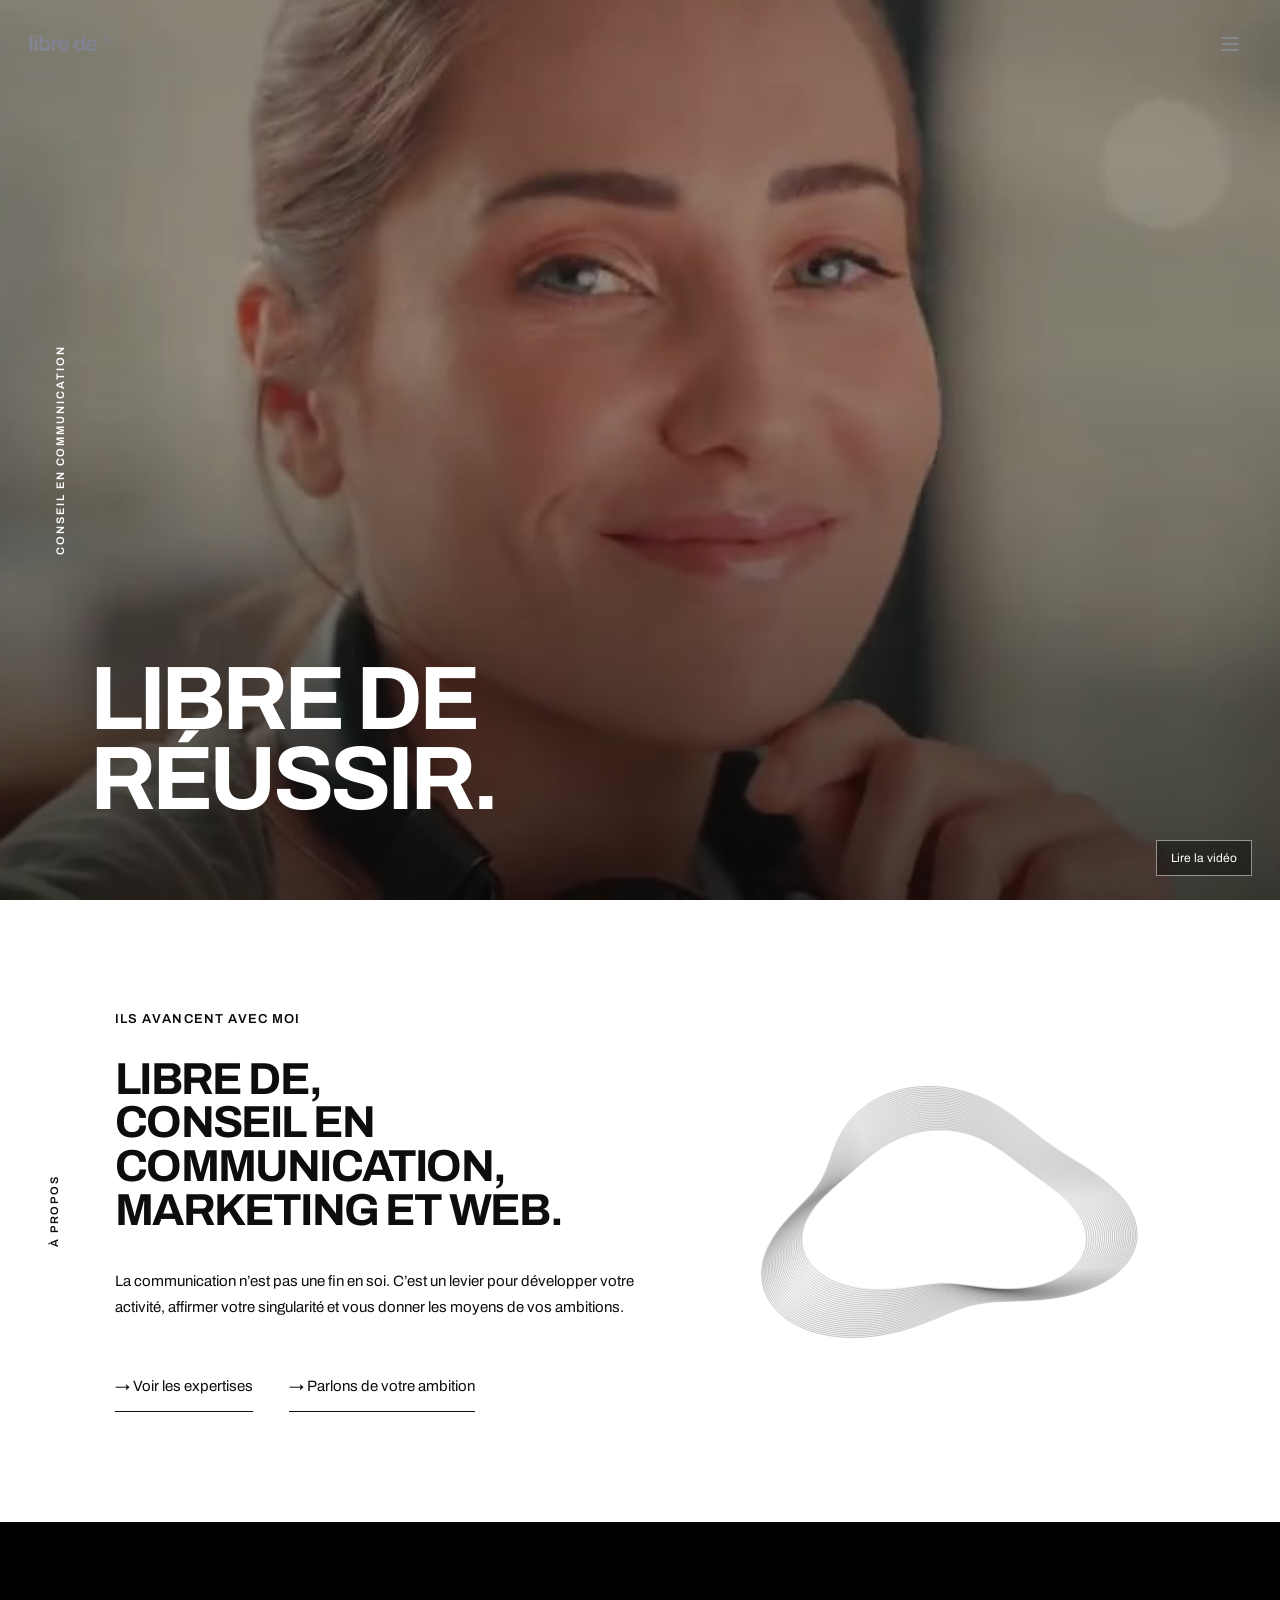
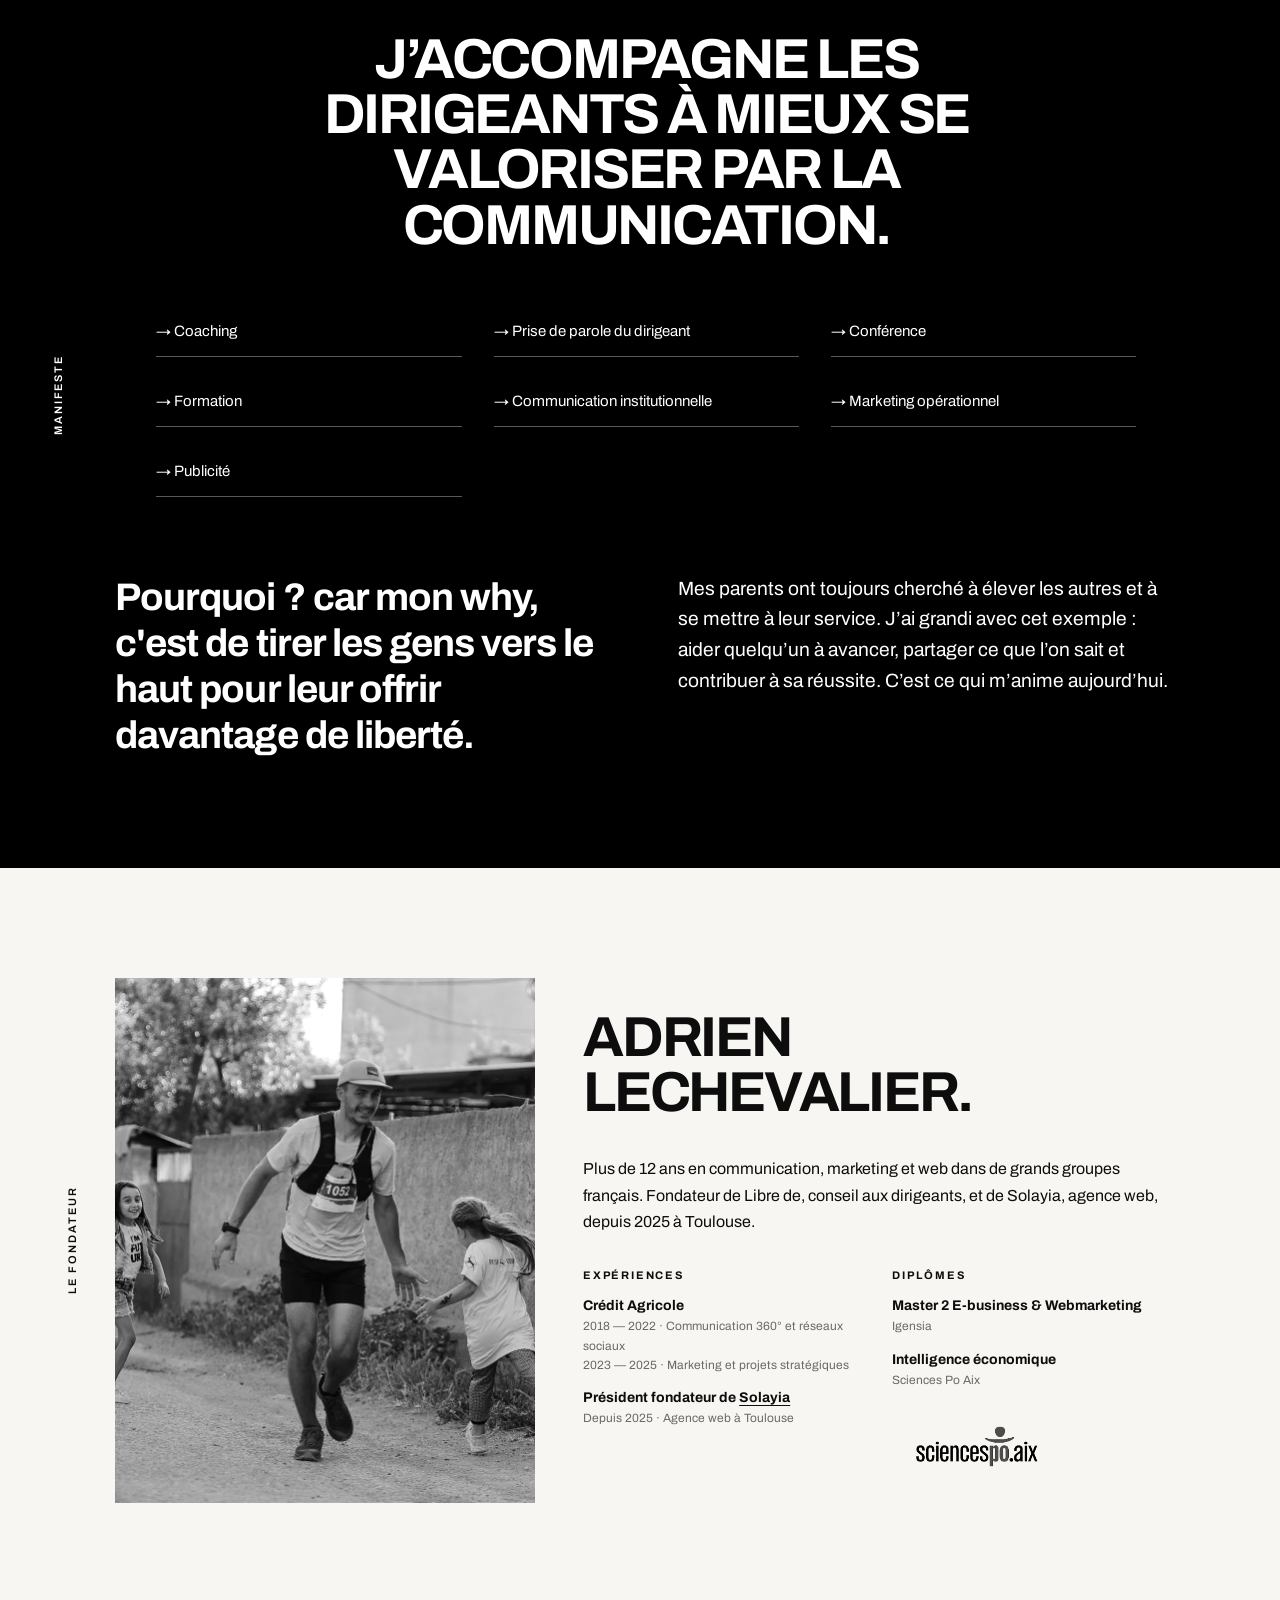
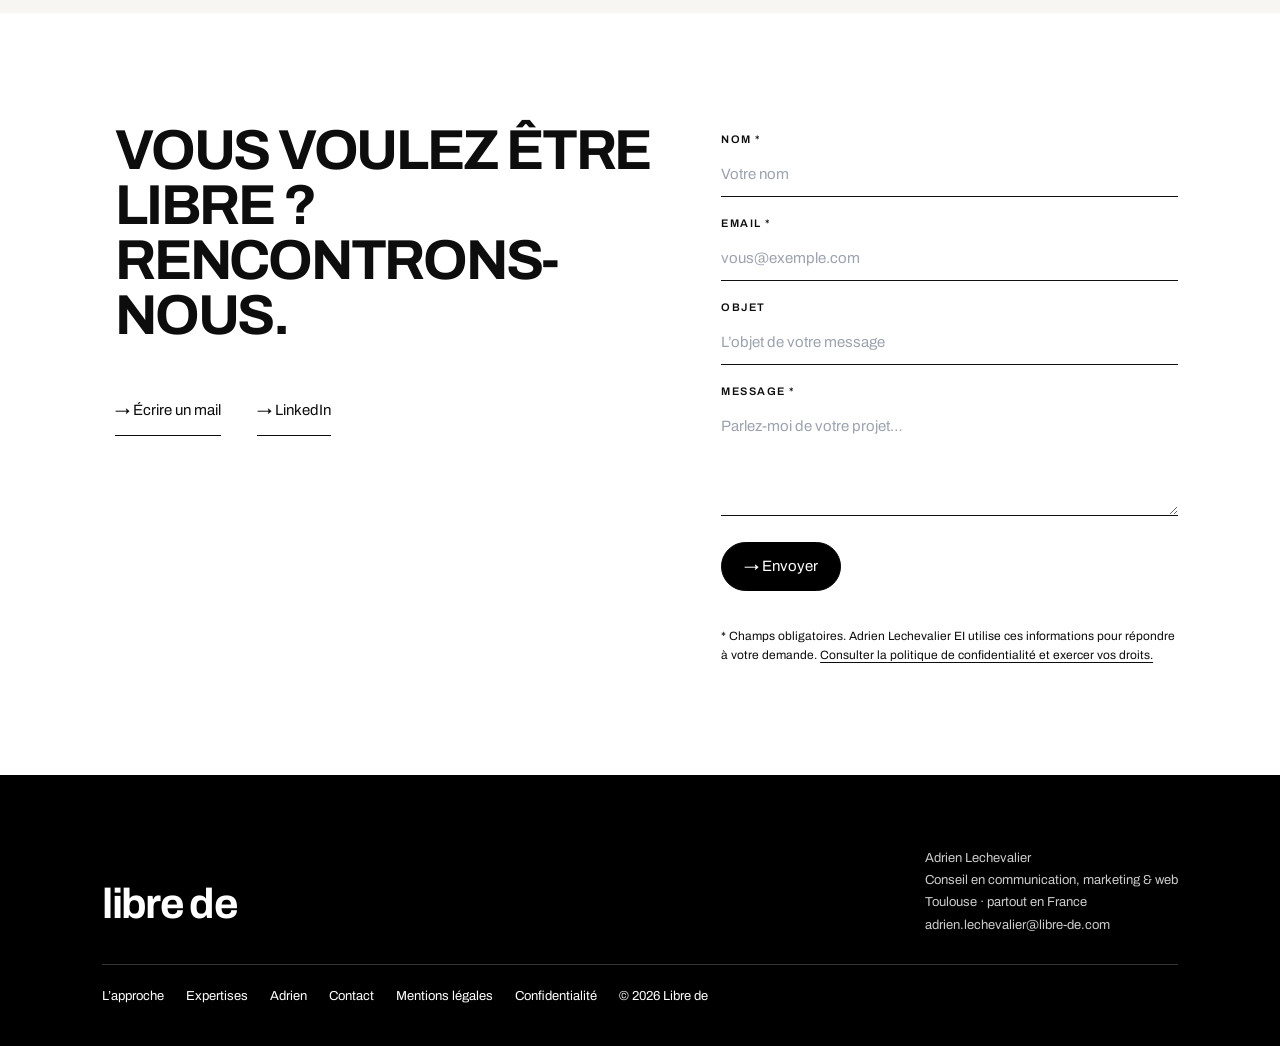
==== commit 6d09dadd: "Arrange why and family story in two columns" ====
--- a/libre-de/index.html
+++ b/libre-de/index.html
@@ -33,6 +33,10 @@
    #libre-about-art .organic-stage { width:100%; aspect-ratio:1.4; min-height:260px; }
    #libre-about-art canvas { display:block; width:100%; height:100%; }
    @media(max-width:900px) { #approche .about-layout { grid-template-columns:1fr; gap:20px; } #libre-about-art { max-width:620px; margin-inline:auto; } }
+   #expertises .why-layout { display:grid; grid-template-columns:minmax(0,1fr) minmax(0,1fr); gap:clamp(32px,5vw,80px); align-items:start; margin-top:clamp(48px,6vw,88px); }
+   #expertises .why-heading { margin:0; font-family:inherit; font-size:clamp(26px,3vw,42px); font-weight:700; line-height:1.2; letter-spacing:-0.025em; text-align:left; }
+   #expertises .why-story { margin:0; font-family:inherit; font-size:clamp(18px,1.5vw,22px); font-weight:400; line-height:1.6; text-align:left; }
+   @media(max-width:760px) { #expertises .why-layout { grid-template-columns:1fr; gap:24px; } }
   </style>
  </head>
  <body>
@@ -166,8 +170,10 @@
        Publicité
       </a>
      </div>
-     <h2 class="display manifesto" style="margin-top:clamp(40px,5vw,72px);"><span>Pourquoi ? car mon why, c'est de tirer les gens vers le haut pour leur offrir davantage de liberté.</span></h2>
-     <p style="font-family:inherit;font-size:clamp(18px,1.8vw,24px);line-height:1.6;max-width:850px;margin:clamp(24px,3vw,40px) auto 0;text-align:center;">Mes parents ont toujours cherché à élever les autres et à se mettre à leur service. J’ai grandi avec cet exemple : aider quelqu’un à avancer, partager ce que l’on sait et contribuer à sa réussite. C’est ce qui m’anime aujourd’hui.</p>
+     <div class="why-layout">
+      <h2 class="why-heading">Pourquoi ? car mon why, c'est de tirer les gens vers le haut pour leur offrir davantage de liberté.</h2>
+      <p class="why-story">Mes parents ont toujours cherché à élever les autres et à se mettre à leur service. J’ai grandi avec cet exemple : aider quelqu’un à avancer, partager ce que l’on sait et contribuer à sa réussite. C’est ce qui m’anime aujourd’hui.</p>
+     </div>
     </section>
     <section class="section section--paper" id="adrien">
      <span class="side-label">
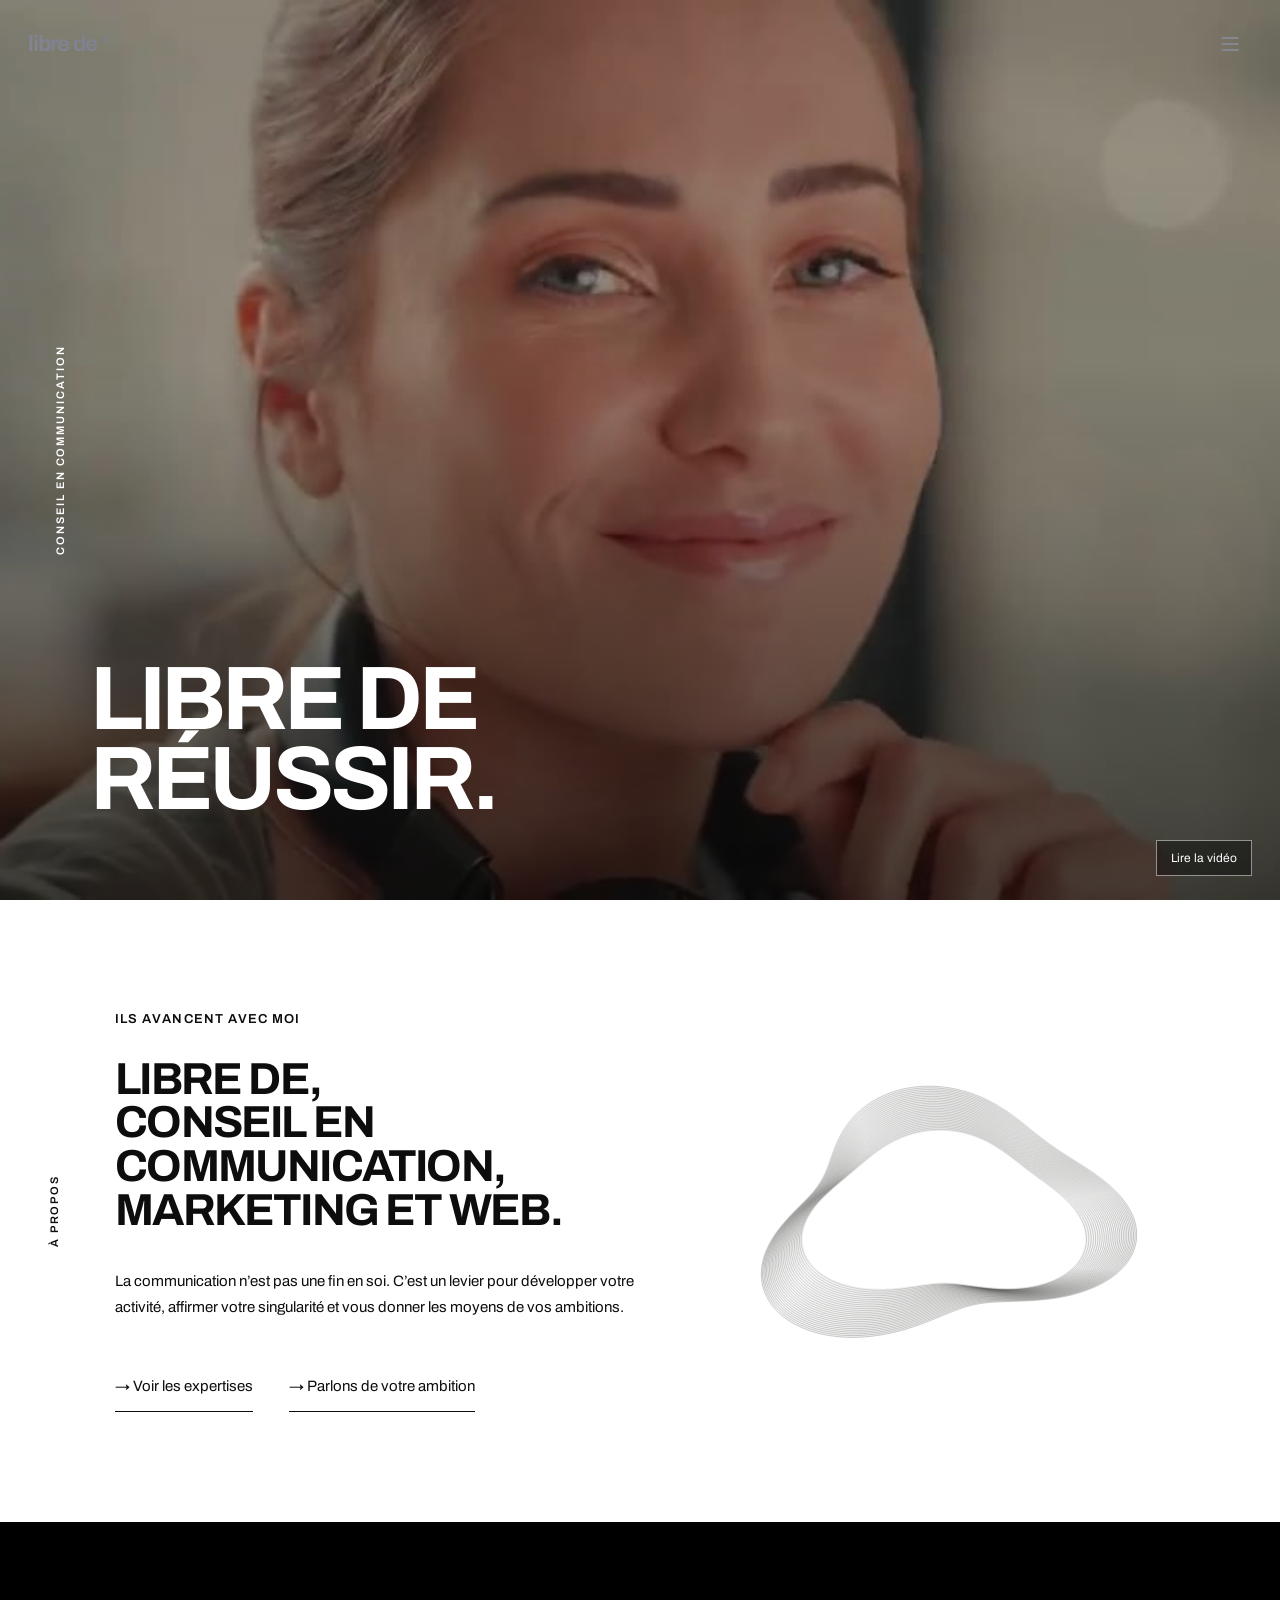
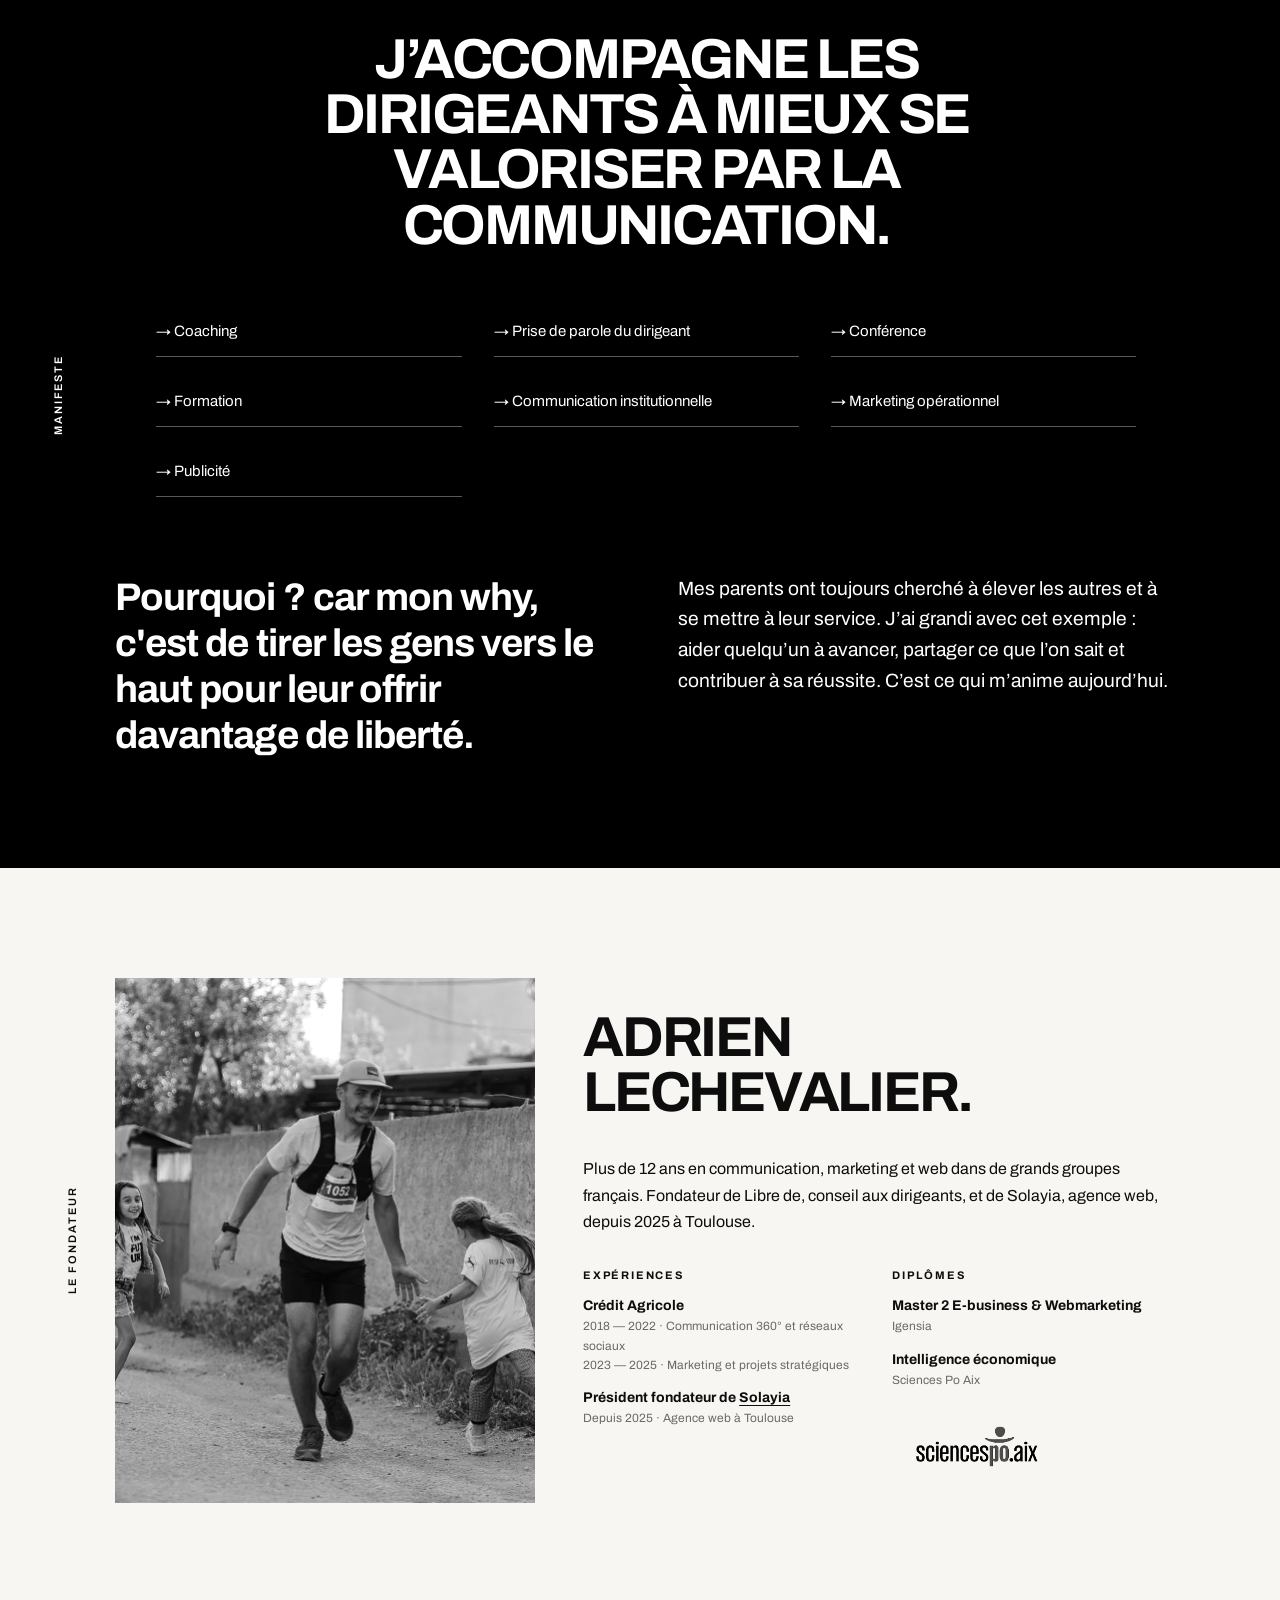
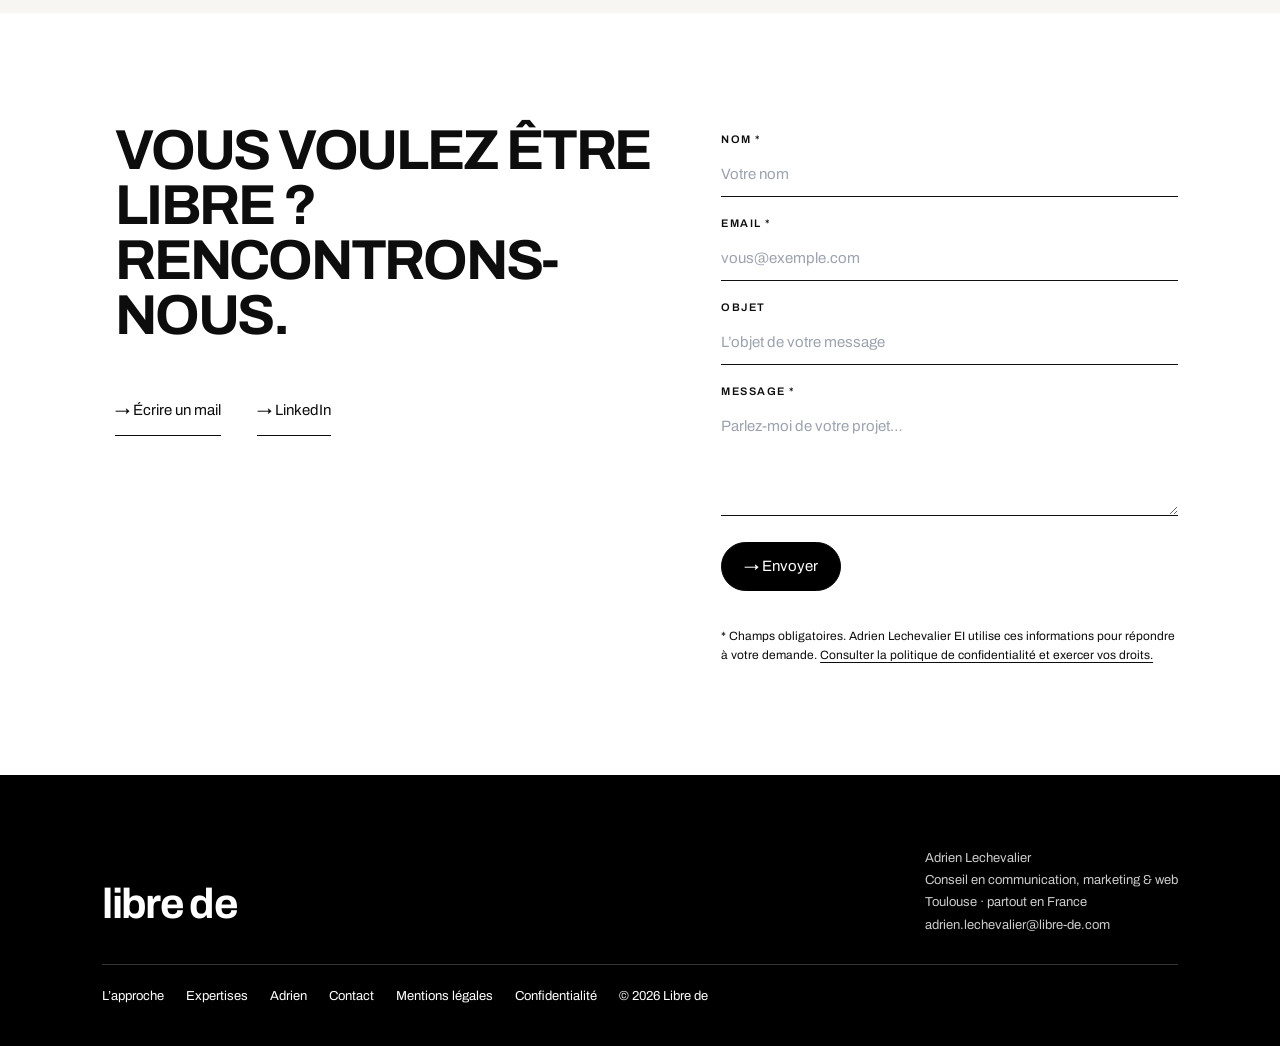
==== commit d9d317a1: "Use organic ring favicon for Libre de" ====
--- a/libre-de/index.html
+++ b/libre-de/index.html
@@ -16,8 +16,10 @@
   <meta content="Adrien Lechevalier accompagne les dirigeants à mieux se valoriser par la communication. Communication, marketing et web." name="twitter:description"/>
   <link href="https://libre-de.com/" rel="canonical"/>
   <meta content="https://libre-de.com/" property="og:url"/>
-  <link href="favicon-phare-20261006.png" rel="icon" type="image/png" sizes="256x256"/>
-  <link href="favicon-phare-20261006.ico" rel="alternate icon" type="image/x-icon" sizes="16x16 32x32 48x48 64x64"/>
+  <link href="favicon.ico?v=20261007-anneau" rel="icon" type="image/x-icon" sizes="16x16 32x32 48x48 64x64 256x256"/>
+  <link href="favicon-anneau-32.png" rel="icon" type="image/png" sizes="32x32"/>
+  <link href="favicon-anneau-256.png" rel="icon" type="image/png" sizes="256x256"/>
+  <link href="apple-touch-icon.png?v=20261007-anneau" rel="apple-touch-icon" sizes="180x180"/>
   <link href="https://fonts.googleapis.com" rel="preconnect"/>
   <link crossorigin="anonymous" href="https://fonts.gstatic.com" rel="preconnect"/>
   <link href="assets/original.css" rel="stylesheet"/>
